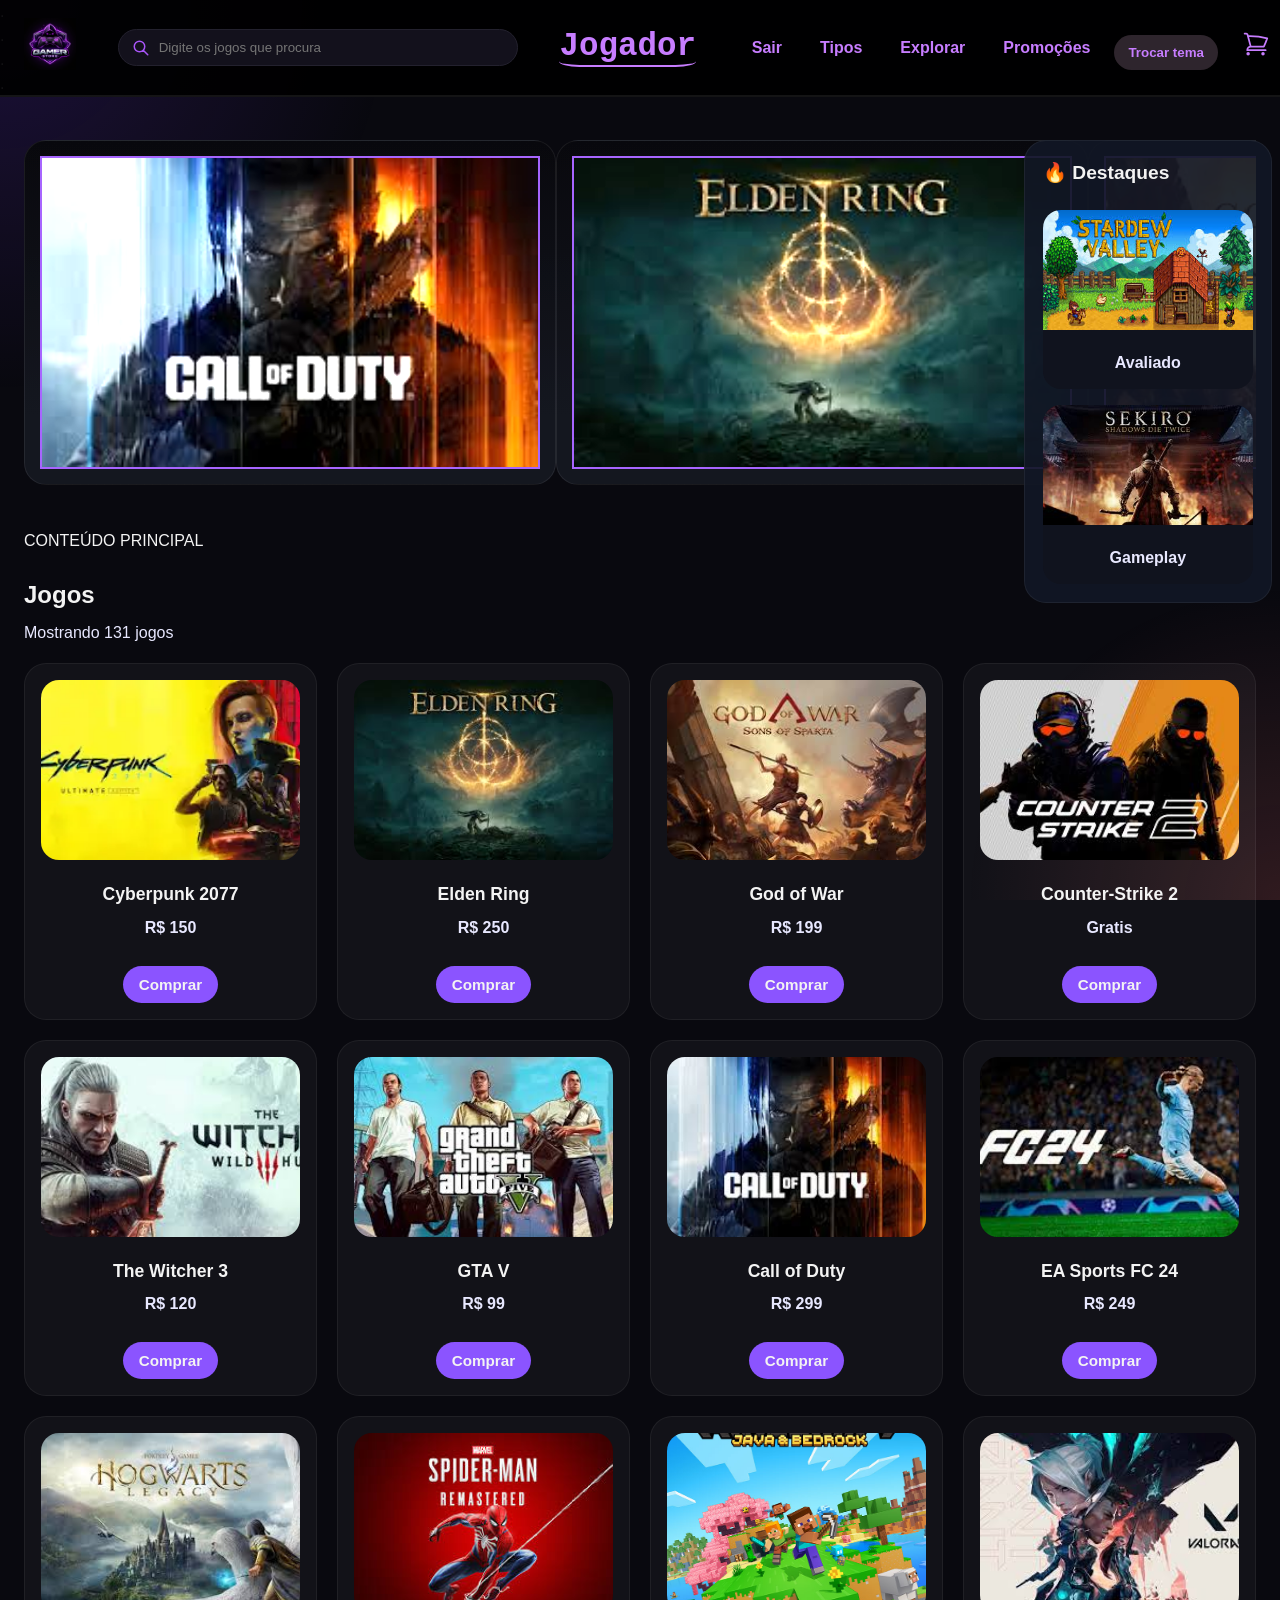
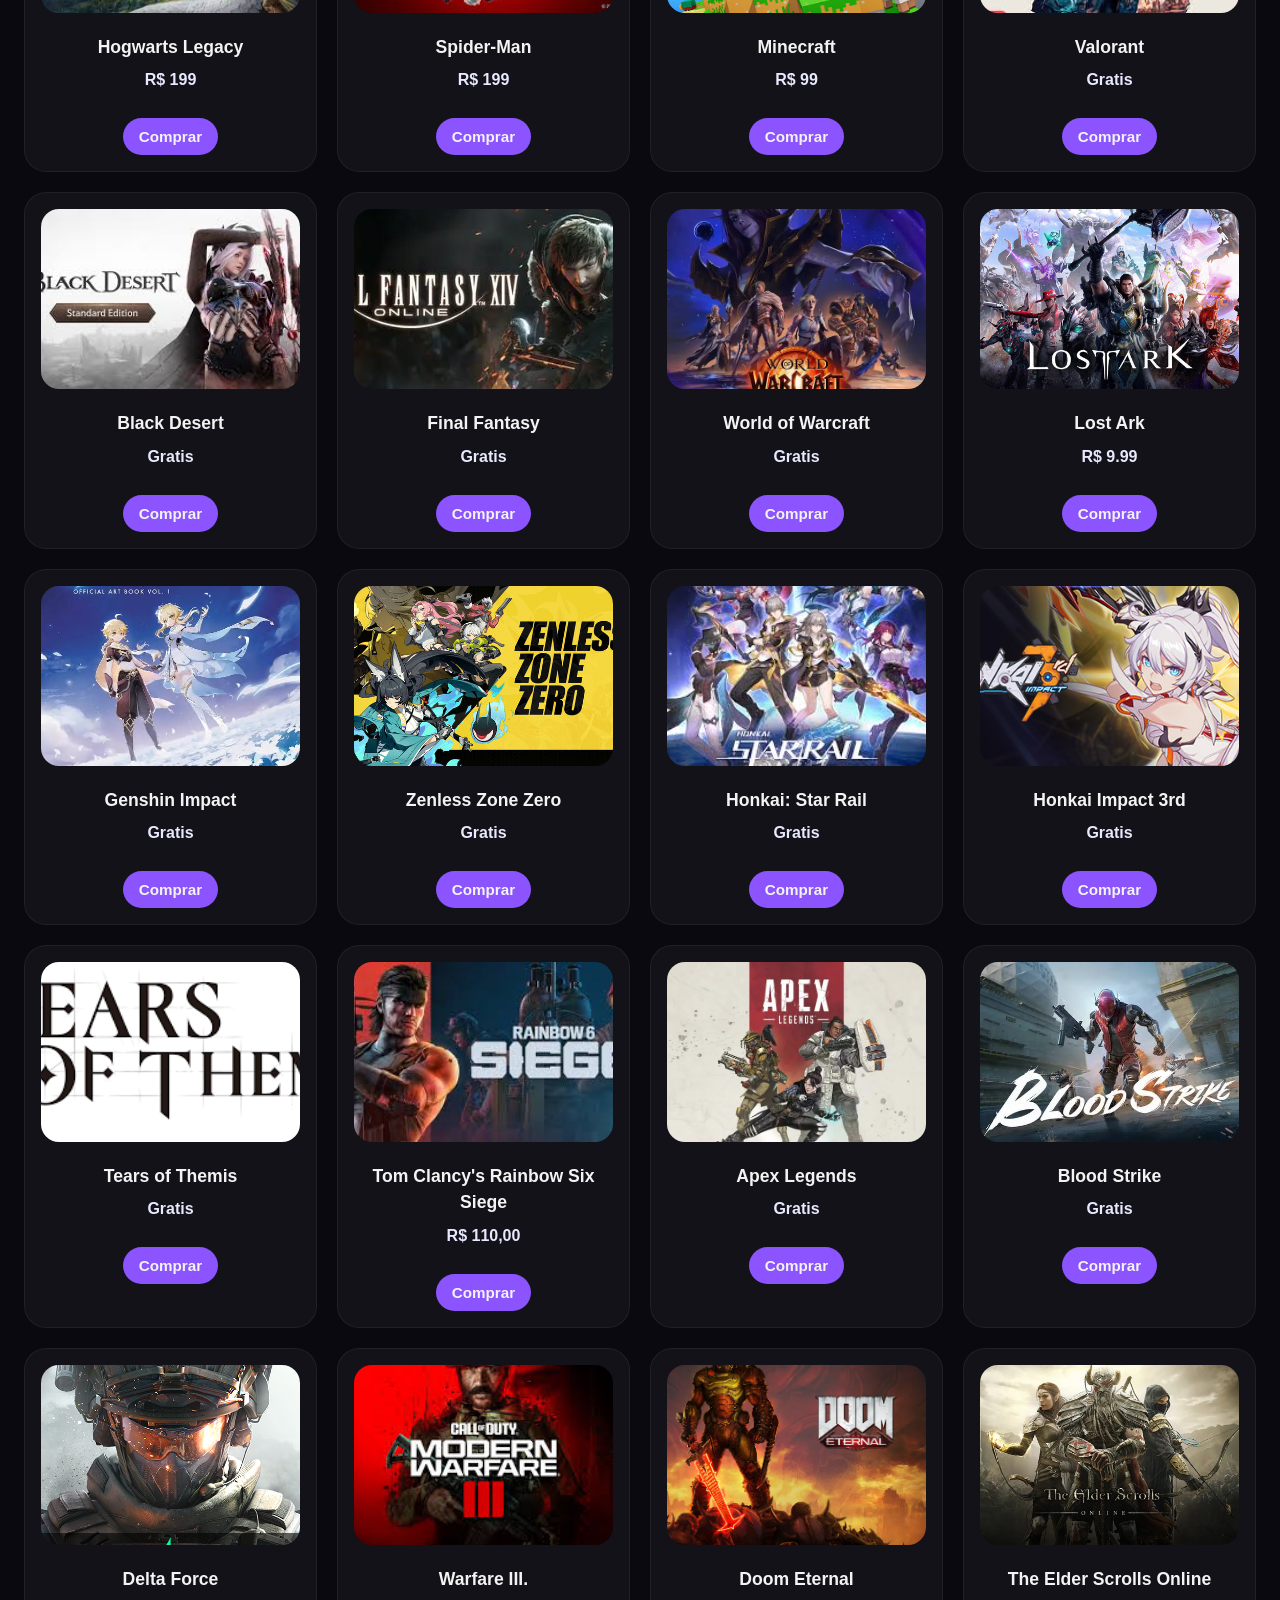
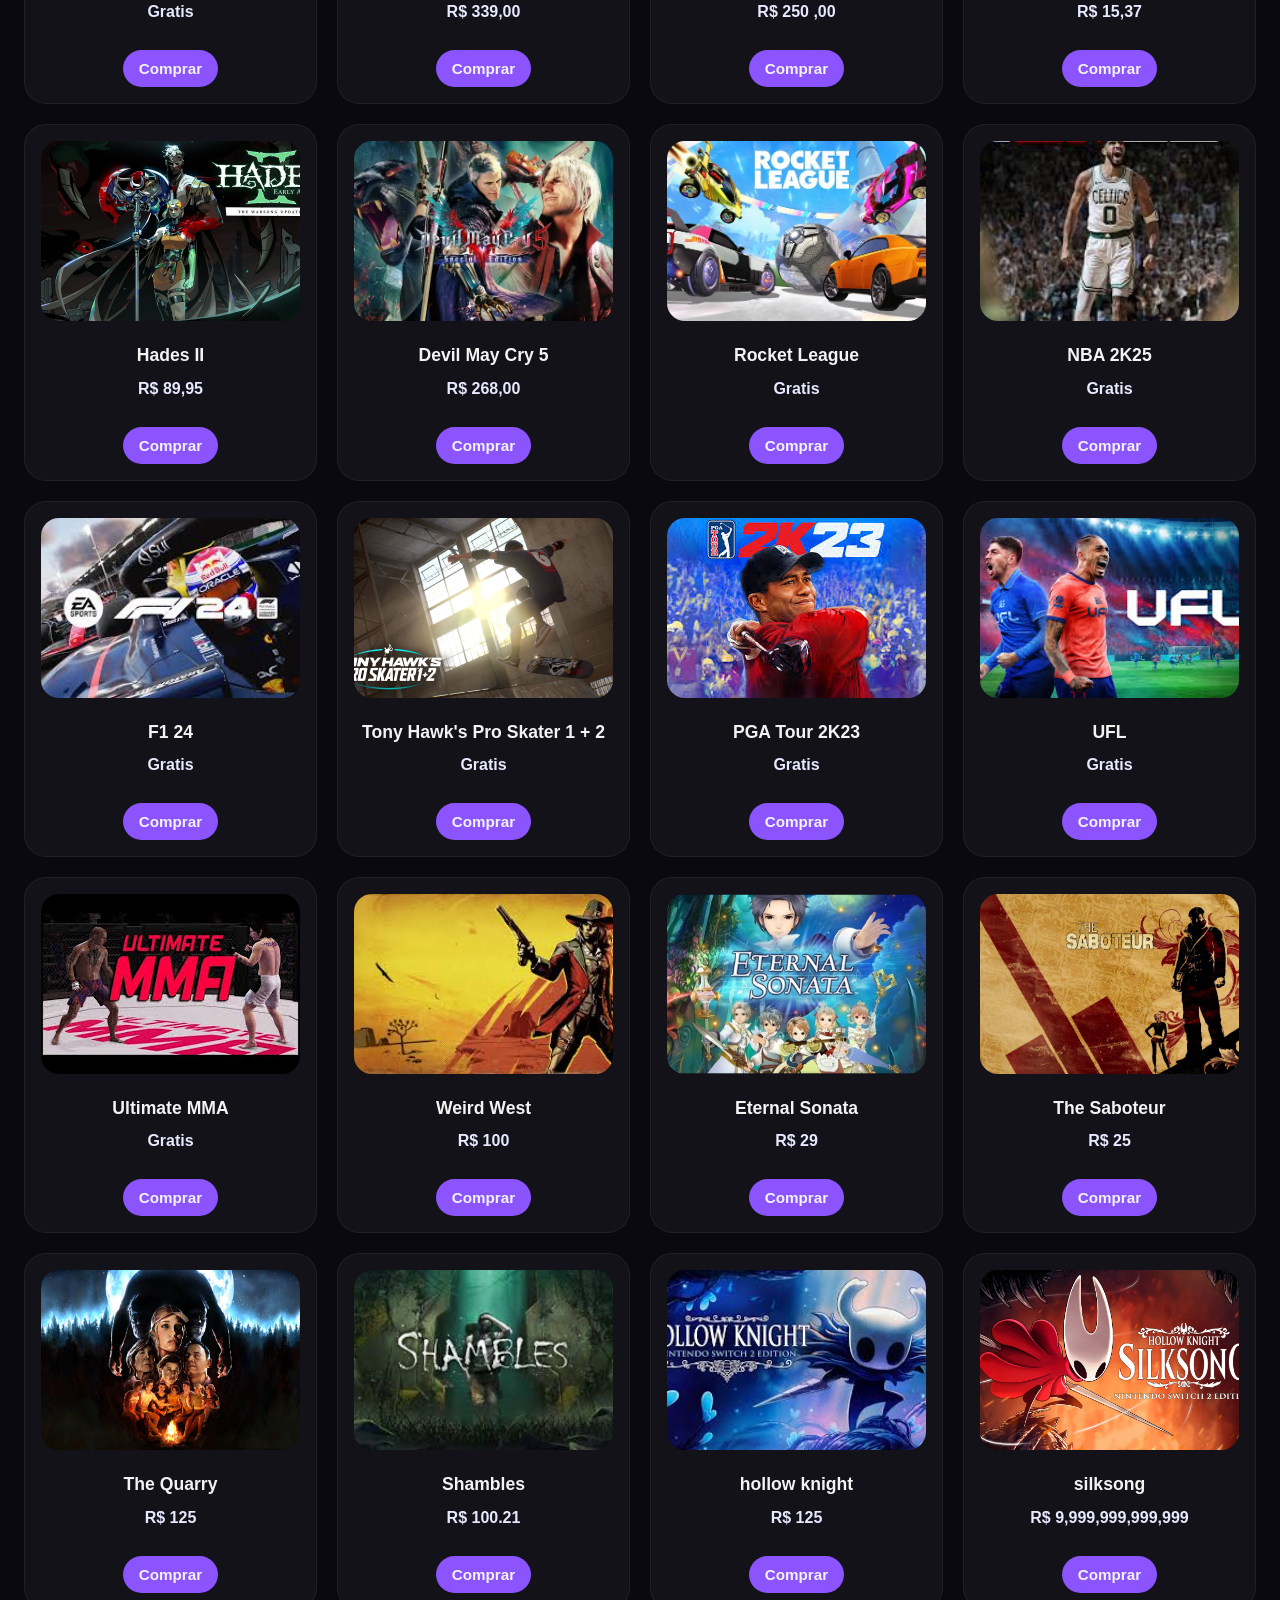
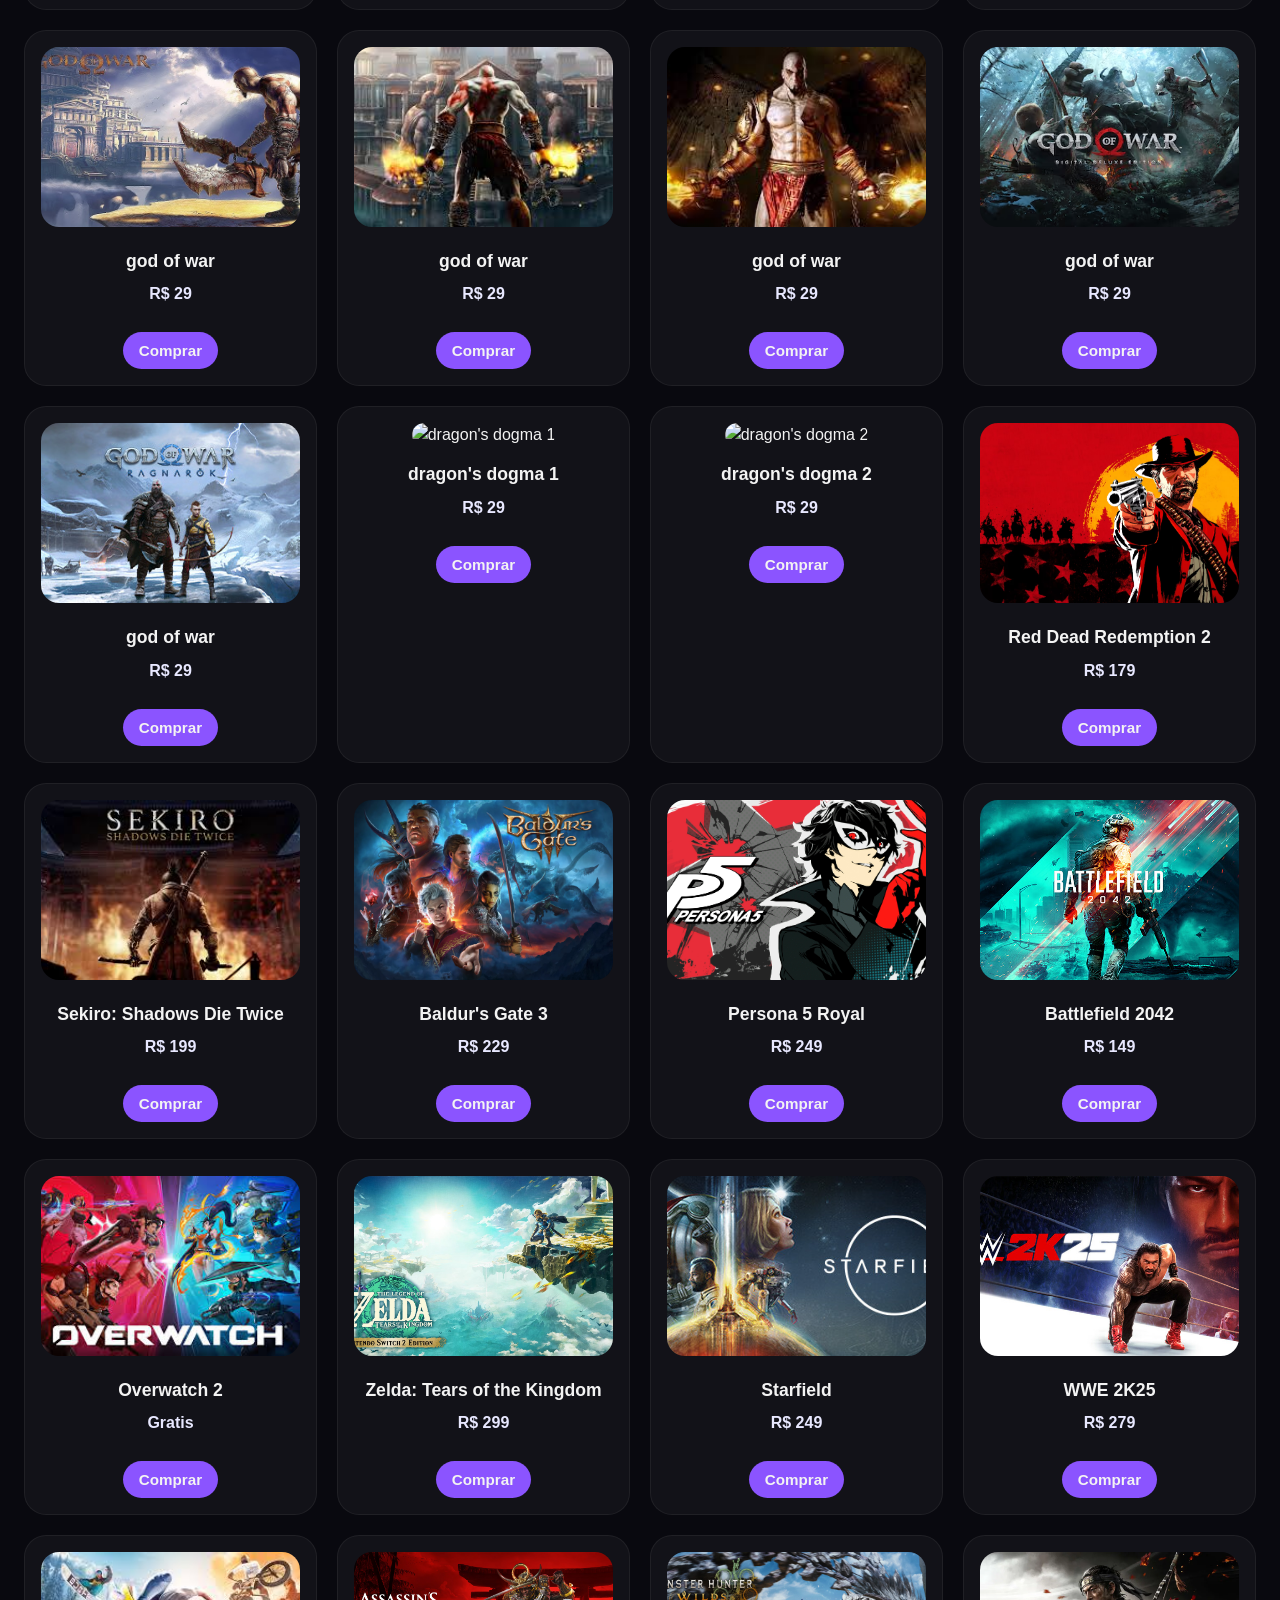
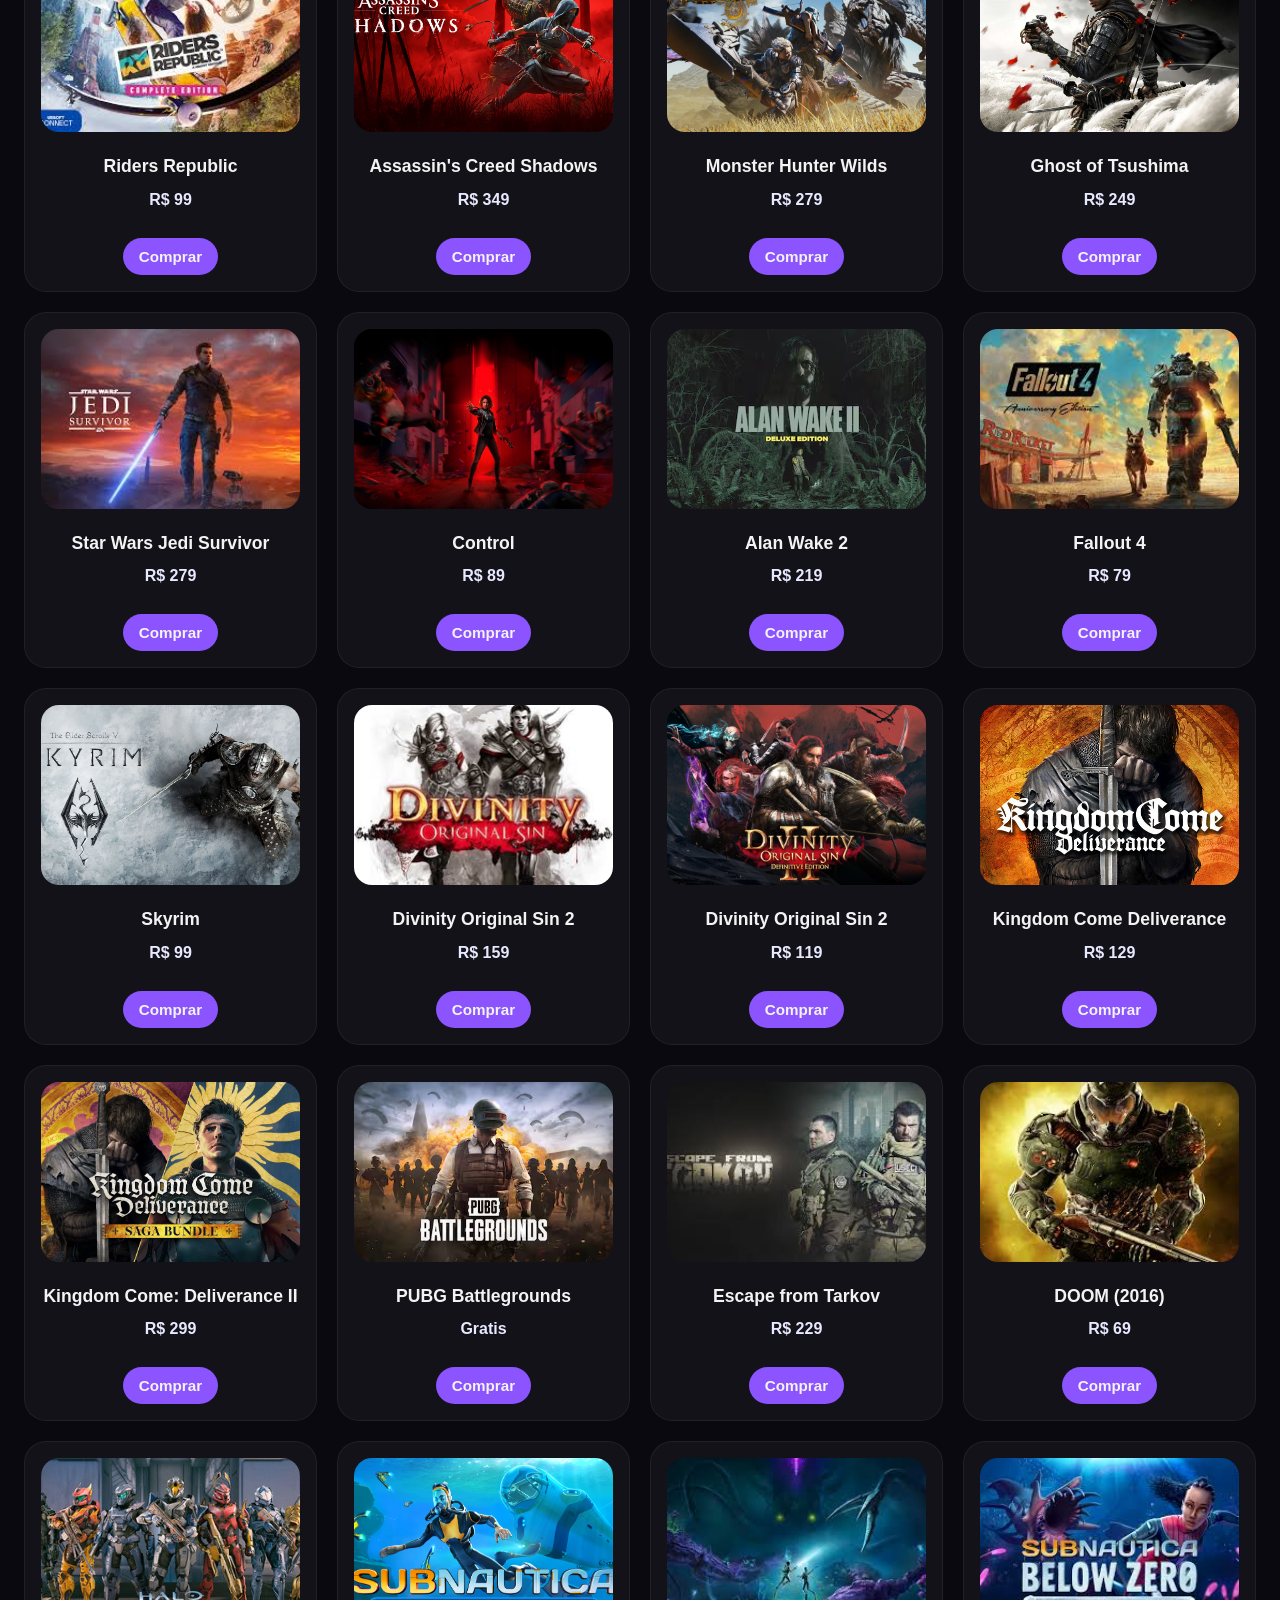
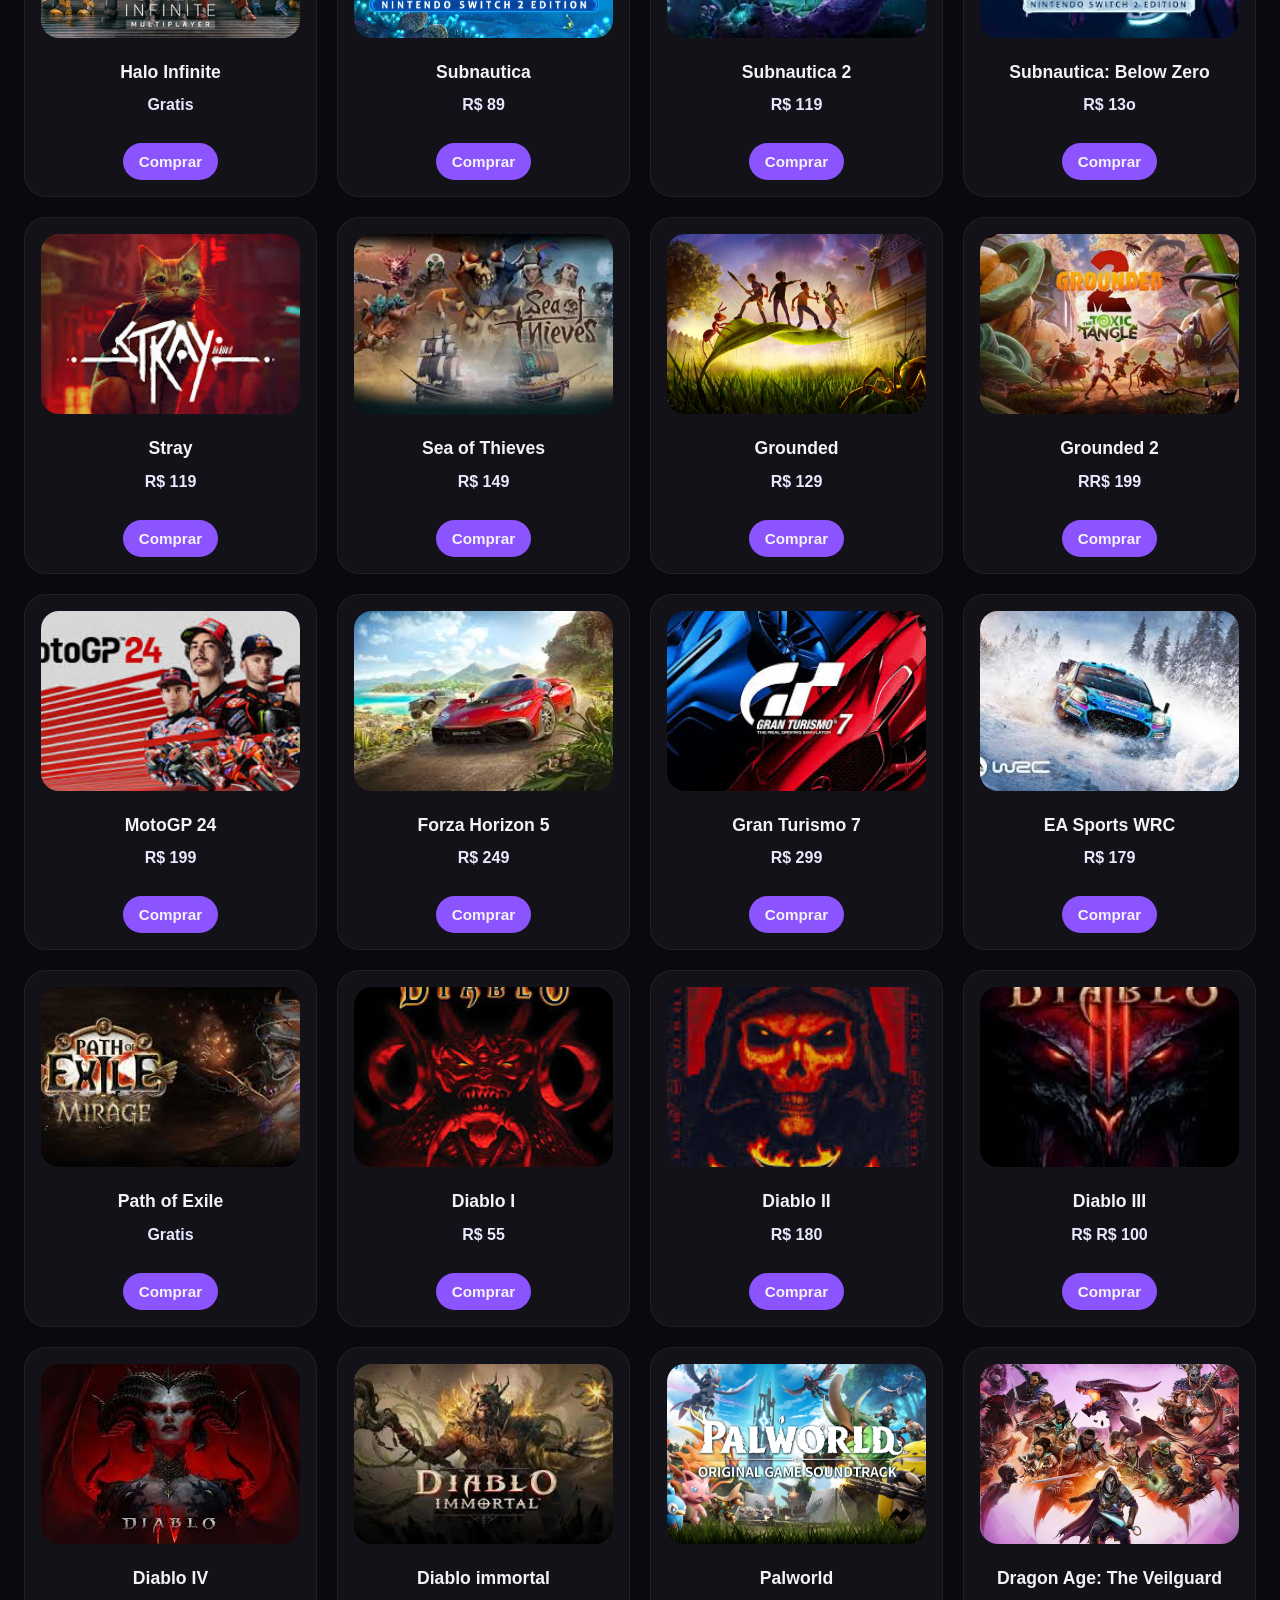
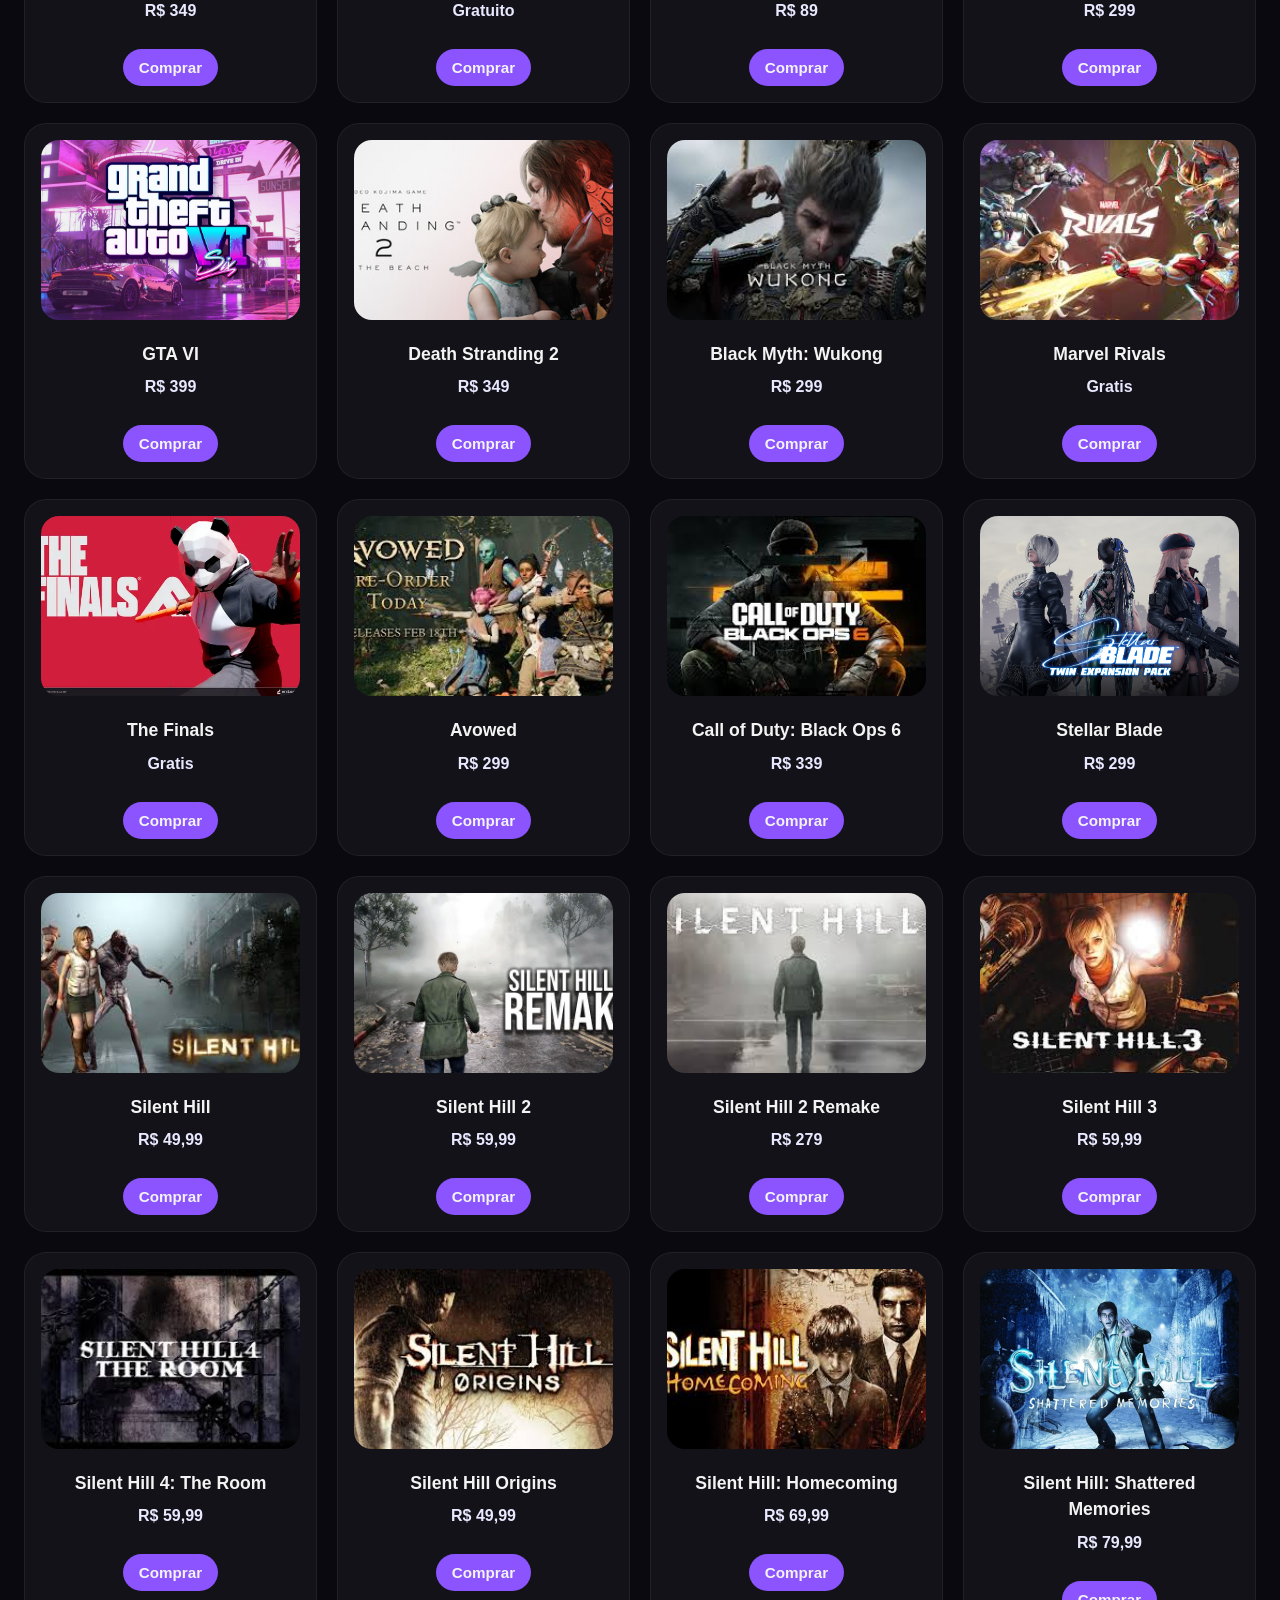
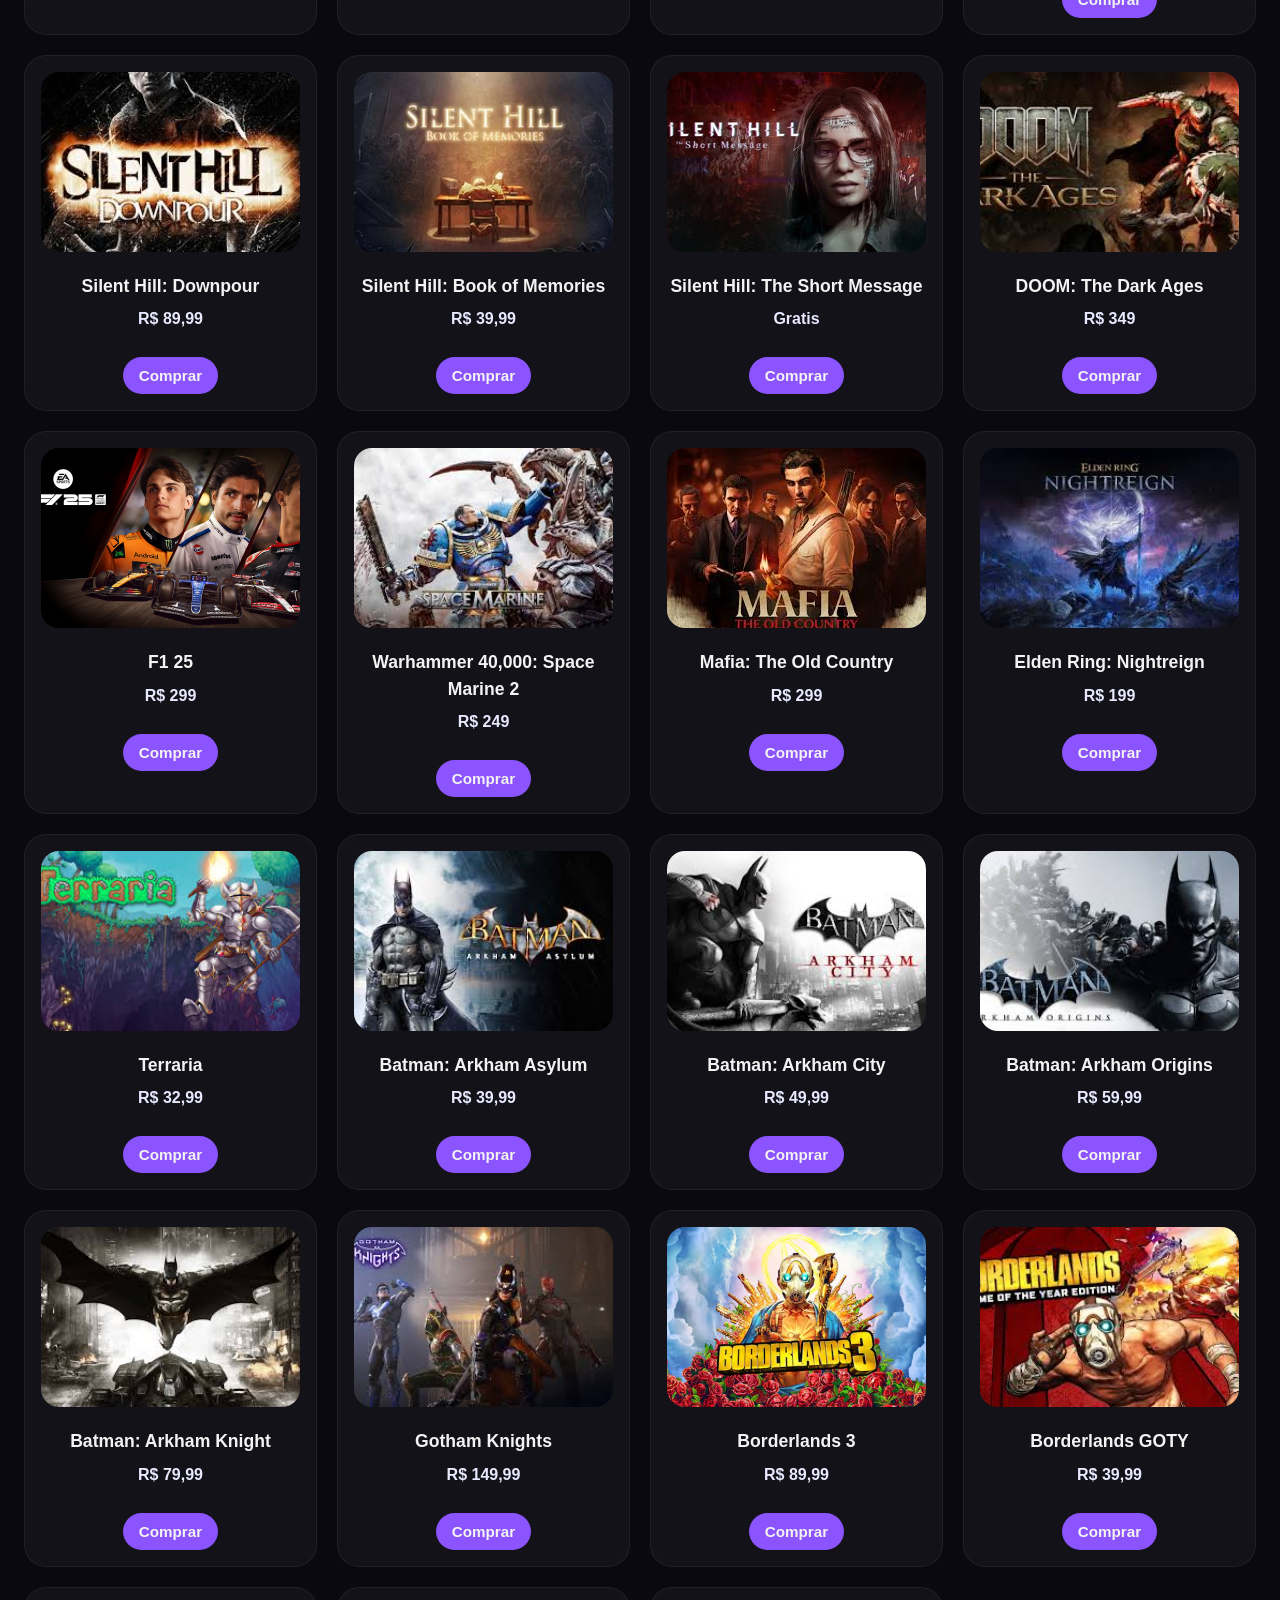
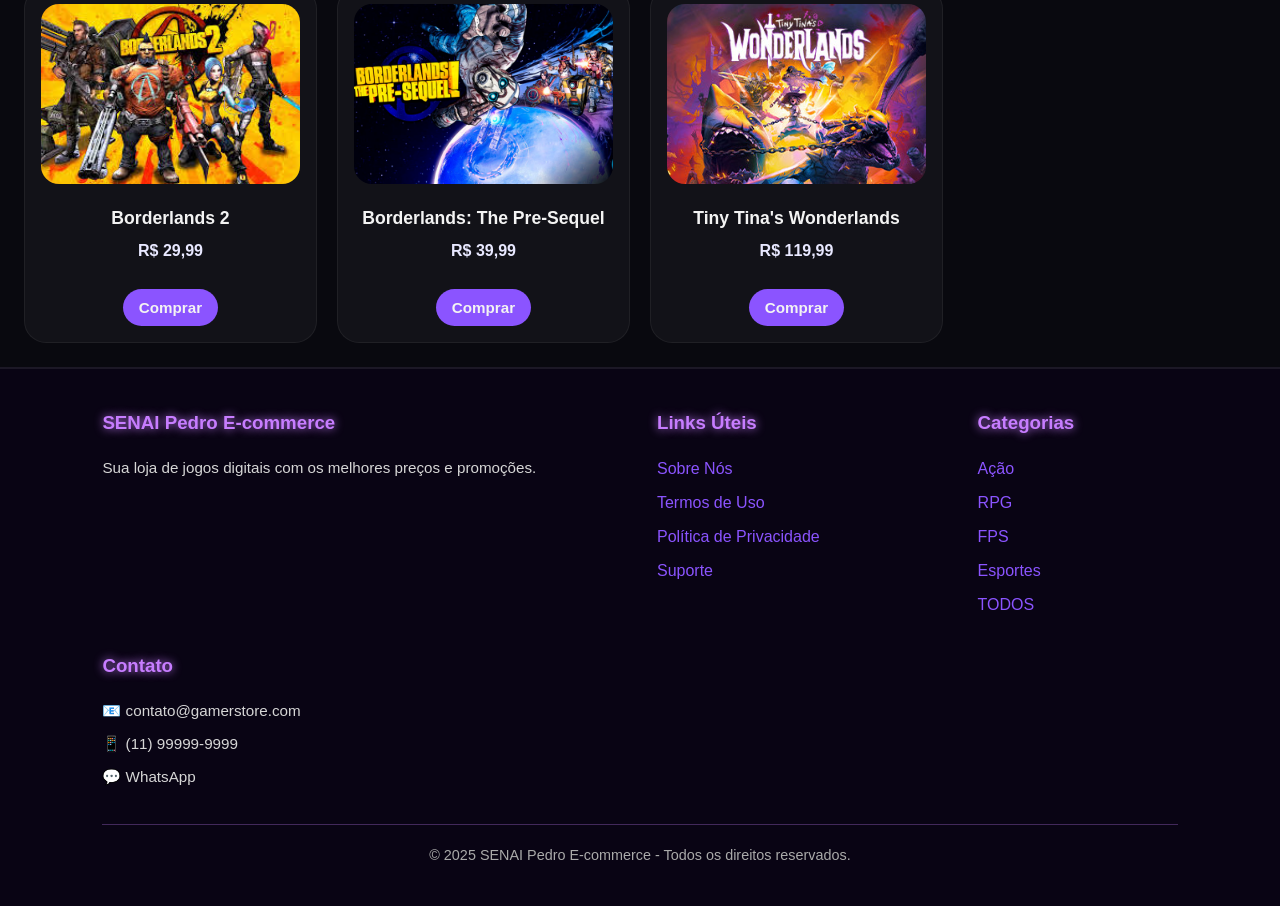
==== pager/index.html @ 2108ebd1 "ecommer do trabalho pronto" ====
<!DOCTYPE html>
<html lang="PT-BR">

<head>
    <meta charset="UTF-8">
    <meta name="viewport" content="width=device-width, initial-scale=1.0">
    <link rel="shortcut icon" href="imagem/ChatGPT Image 6 de abr. de 2026, 08_39_40 .ico" type="image/x-icon">
    <title>Loja Gamer</title>


    <link rel="stylesheet" href="index.css">
</head>

<body>

    <header>
        <div class="logo">
            <img src="imagem/ChatGPT Image 6 de abr. de 2026, 08_39_40 .ico" alt="logo">
        </div>

        <div class="search-container">
            <svg class="search-icon" xmlns="http://www.w3.org/2000/svg" fill="none" viewBox="0 0 24 24"
                stroke="currentColor">
                <path stroke-linecap="round" stroke-linejoin="round" stroke-width="2"
                    d="M21 21l-6-6m2-5a7 7 0 11-14 0 7 7 0 0114 0z" />
            </svg>

            <input type="text" id="buscar" placeholder="Digite os jogos que procura" class="search-input">
        </div>

        <!-- <div class="idioma">PT-BR</div> -->
        <div class="usuario-logado">
            <span><strong id="nomeDoUsuario">Jogador</strong></span>
        </div>

        <nav>
            <a href="../intro.html">Sair</a>
            <div class="dropdown">
                <a class="dropbtn">Tipos</a>

                <div class="dropdown-content">
                    <a href="#" class="categoria" data-categoria="rpg">RPG</a>
                    <a href="#" class="categoria" data-categoria="acao">Ação</a>
                    <a href="#" class="categoria" data-categoria="fps">FPS</a>
                    <a href="#" class="categoria" data-categoria="esporte">Esportes</a>
                    <a href="#" class="categoria" data-categoria="todos">Todos</a>
                </div>
            </div>

            <a href="#">Explorar</a>
            <a href="#">Promoções</a>
            <div class="theme-dropdown">
                <button type="button" class="dropbtn theme-btn">Trocar tema</button>
                <div class="theme-content">
                    <button type="button" class="theme-option" data-theme="default">Padrão</button>
                    <button type="button" class="theme-option" data-theme="purple">Roxo</button>
                    <button type="button" class="theme-option" data-theme="green">Verde</button>
                    <button type="button" class="theme-option" data-theme="blue">Azul</button>
                    <button type="button" class="theme-option" data-theme="white">Branco</button>
                </div>
            </div>
            <div class="cart-hover">

                <a href="#"><svg xmlns="http://www.w3.org/2000/svg" fill="none" viewBox="0 0 24 24" stroke-width="1.5"
                        stroke="currentColor" class="size-6">
                        <path stroke-linecap="round" stroke-linejoin="round"
                            d="M2.25 3h1.386c.51 0 .955.343 1.087.835l.383 1.437M7.5 14.25a3 3 0 0 0-3 3h15.75m-12.75-3h11.218c1.121-2.3 2.1-4.684 2.924-7.138a60.114 60.114 0 0 0-16.536-1.84M7.5 14.25 5.106 5.272M6 20.25a.75.75 0 1 1-1.5 0 .75.75 0 0 1 1.5 0Zm12.75 0a.75.75 0 1 1-1.5 0 .75.75 0 0 1 1.5 0Z" />
                    </svg>
                </a>

                <div class="mini-carrinho">
                    <h3>🛒<span> Carrinho</span></h3>

                    <div class="itens-carrinho"></div>
                    <div class="total-carrinho"></div>
                </div>

            </div>
        </nav>
    </header>

    <div class="espço">
        <p>.</p>
        <p>.</p>
        <p>.</p>
        <p>.</p>
    </div>
    <section class="destaque" id="top">


        <!--   BANNER -->
        <div class="carrossel">

            <div class="moven">


                <div class="banner">

                    <img class="bimg" src="imagem/cod.jpg" alt="Banner">

                    <div class="banner-info">


                    </div>
                </div>
                <div class="banner">
                    <img class="bimg" src="imagem/elden ring.jpg" alt="Banner">

                    <div class="banner-info">


                    </div>
                </div>
                <div class="banner">
                    <img class="bimg" src="imagem/god of war.jpg" alt="Banner">

                    <div class="banner-info">


                    </div>
                </div>
                <div class="banner">
                    <img class="bimg" src="imagem/fifa.jpg" alt="Banner">

                    <div class="banner-info">

                    </div>
                </div>
            </div>

            <!-- INFO LATERAL -->
            <aside class="info">
                <h2>🔥 Destaques</h2>

                <div class="info-card">
                    <img src="imagem/Stardew valley.jpg">
                    <p>Avaliado</p>
                </div>

                <div class="info-card">
                    <img src="imagem/Sekiro Shadows Die Twice.jpg">
                    <p>Gameplay</p>
                </div>
            </aside>
        </div>
    </section>

    <div class="aviso" id="aviso-compra">

        <h1 style="font-size: 16px; margin: 0;">
            O jogo <span id="nome-jogo-aviso" style="color: var(--accent); font-weight: bold;"></span> foi adicionado ao
            carrinho!
        </h1>

        <div class="barrar"></div>
    </div>


    <div class="layout">
        CONTEÚDO PRINCIPAL
        <main class="main">
            <div class="main-header">
                <div>
                    <h2 id="titulo-jogos">Jogos</h2>
                    <p class="resultado-contador">Mostrando todos os jogos</p>
                </div>
            </div>

            <div class="games">

                <div class="card" data-categoria="acao">
                    <a href="pages/indexs.html" style="text-decoration: none; color: var(--text); ">
                        <img src="imagem/Cyb.webp" alt="Cyberpunk 2077">
                        <h3>Cyberpunk 2077</h3>
                        <p>R$ 150</p>
                    </a>
                    <script src="../pager/pages/indexs.js"></script>
                    <div class="estrelas-loja" data-jogo="cyberpunk2077"></div>
                    <button type="button" class="btn-comprar">Comprar</button>

                </div>

                <div class="card" data-categoria="rpg">
                    <a href="pages2/indexs.html" style="text-decoration: none; color: var(--text); ">
                        <img src="imagem/elden ring.jpg" alt="Elden Ring">
                        <h3>Elden Ring</h3>
                        <p>R$ 250</p>
                    </a>
                    <div class="estrelas-loja" data-jogo="eldenring"></div>
                    <button type="button" class="btn-comprar">Comprar</button>

                </div>

                <div class="card" data-categoria="acao">
                    <a href="pages3/indexs.html" style="text-decoration: none; color: var(--text); ">
                        <img src="imagem/god of war.jpg" alt="God of War">
                        <h3>God of War</h3>
                        <p>R$ 199</p>
                    </a>
                    <div class="estrelas-loja" data-jogo="godofwar"></div>
                    <button type="button" class="btn-comprar">Comprar</button>

                </div>

                <div class="card" data-categoria="fps">
                    <a href="pages4/indexs.html" style="text-decoration: none; color: var(--text); ">
                        <img src="imagem/Counter.jpg" alt="Counter-Strike 2">
                        <h3>Counter-Strike 2</h3>
                        <p>Gratis</p>
                    </a>
                    <div class="estrelas-loja" data-jogo="cs2"></div>
                    <button type="button" class="btn-comprar">Comprar</button>
                </div>


                <div class="card" data-categoria="rpg">
                    <img src="imagem/Witcher3.jpg" alt="The Witcher 3">
                    <h3>The Witcher 3</h3>
                    <p>R$ 120</p>
                    <button type="button" class="btn-comprar">Comprar</button>
                </div>

                <div class="card" data-categoria="acao">
                    <img src="imagem/GTA5.jpg" alt="GTA V">
                    <h3>GTA V</h3>
                    <p>R$ 99</p>
                    <button type="button" class="btn-comprar">Comprar</button>
                </div>

                <div class="card" data-categoria="fps">
                    <img src="imagem/cod.jpg" alt="Call of Duty">
                    <h3>Call of Duty</h3>
                    <p>R$ 299</p>
                    <button type="button" class="btn-comprar">Comprar</button>
                </div>

                <div class="card" data-categoria="esporte">
                    <img src="imagem/fifa.jpg" alt="EA Sports FC 24">
                    <h3>EA Sports FC 24</h3>
                    <p>R$ 249</p>
                    <button type="button" class="btn-comprar">Comprar</button>
                </div>

                <div class="card" data-categoria="aventura">
                    <img src="imagem/hogwarts.jpg" alt="Hogwarts Legacy">
                    <h3>Hogwarts Legacy</h3>
                    <p>R$ 199</p>
                    <button type="button" class="btn-comprar">Comprar</button>
                </div>

                <div class="card" data-categoria="acao">
                    <img src="imagem/spiderman.jpg" alt="Spider-Man">
                    <h3>Spider-Man</h3>
                    <p>R$ 199</p>
                    <button type="button" class="btn-comprar">Comprar</button>
                </div>

                <div class="card" data-categoria="acao">
                    <img src="imagem/minecraft.jpg" alt="minecraft">
                    <h3>Minecraft</h3>
                    <p>R$ 99</p>
                    <button type="button" class="btn-comprar">Comprar</button>
                </div>

                <div class="card" data-categoria="fps">
                    <img src="imagem/valorande.jpg" alt="valorande">
                    <h3>Valorant</h3>
                    <p>Gratis</p>
                    <button type="button" class="btn-comprar">Comprar</button>
                </div>

                <div class="card" data-categoria="rpg">
                    <img src="imagem/Black Desert Online.jpg" alt="Black Desert">
                    <h3>Black Desert</h3>
                    <p>Gratis</p>
                    <button type="button" class="btn-comprar">Comprar</button>
                </div>

                <div class="card" data-categoria="rpg">
                    <img src="imagem/Final Fantasy XIV.webp" alt="Final Fantasy XIV">
                    <h3>Final Fantasy</h3>
                    <p>Gratis</p>
                    <button type="button" class="btn-comprar">Comprar</button>
                </div>

                <div class="card" data-categoria="rpg">
                    <img src="imagem/World of Warcraft.webp" alt="World of Warcraft">
                    <h3>World of Warcraft</h3>
                    <p>Gratis</p>
                    <button type="button" class="btn-comprar">Comprar</button>
                </div>

                <div class="card" data-categoria="rpg">
                    <img src="imagem/Lost Ark.jpg" alt="Lost Ark">
                    <h3>Lost Ark</h3>
                    <p>R$ 9.99</p>
                    <button type="button" class="btn-comprar">Comprar</button>
                </div>

                <div class="card" data-categoria="rpg">
                    <img src="imagem/Genshin Impact.webp" alt="Genshin Impact">
                    <h3>Genshin Impact</h3>
                    <p>Gratis</p>
                    <button type="button" class="btn-comprar">Comprar</button>
                </div>

                <div class="card" data-categoria="acao">
                    <img src="imagem/zenless-zone-zero.jpg" alt="Zenless Zone Zero">
                    <h3>Zenless Zone Zero</h3>
                    <p>Gratis</p>
                    <button type="button" class="btn-comprar">Comprar</button>
                </div>

                <div class="card" data-categoria="acao">
                    <img src="imagem/Honkai Star Rail.jpg" alt="Honkai: Star Rail">
                    <h3>Honkai: Star Rail</h3>
                    <p>Gratis</p>
                    <button type="button" class="btn-comprar">Comprar</button>
                </div>

                <div class="card" data-categoria="acao">
                    <img src="imagem/honkai-impact-3rd.jpg" alt="Honkai Impact 3rd">
                    <h3>Honkai Impact 3rd</h3>
                    <p>Gratis</p>
                    <button type="button" class="btn-comprar">Comprar</button>
                </div>

                <div class="card" data-categoria="rpg">
                    <img src="imagem/tears-of-themis.png" alt="Tears of Themis">
                    <h3>Tears of Themis</h3>
                    <p>Gratis</p>
                    <button type="button" class="btn-comprar">Comprar</button>
                </div>

                <div class="card" data-categoria="fps">
                    <img src="imagem/Tom Clancy_s Rainbow Six Siege.jpg" alt="Tom Clancy's Rainbow Six Siege">
                    <h3>Tom Clancy's Rainbow Six Siege</h3>
                    <p>R$ 110,00 </p>
                    <button type="button" class="btn-comprar">Comprar</button>
                </div>

                <div class="card" data-categoria="fps">
                    <img src="imagem/Apex Legends.webp" alt="Apex Legends">
                    <h3>Apex Legends</h3>
                    <p>Gratis</p>
                    <button type="button" class="btn-comprar">Comprar</button>
                </div>

                <div class="card" data-categoria="fps">
                    <img src="imagem/Blood Strike.webp" alt="Blood Strike">
                    <h3>Blood Strike</h3>
                    <p>Gratis</p>
                    <button type="button" class="btn-comprar">Comprar</button>
                </div>

                <div class="card" data-categoria="fps">
                    <img src="imagem/Delta Force.png" alt="Delta Force">
                    <h3>Delta Force</h3>
                    <p>Gratis</p>
                    <button type="button" class="btn-comprar">Comprar</button>
                </div>

                <div class="card" data-categoria="fps">
                    <img src="imagem/Warfare III.jpg" alt="Warfare III.">
                    <h3>Warfare III.</h3>
                    <p>R$ 339,00</p>
                    <button type="button" class="btn-comprar">Comprar</button>
                </div>

                <div class="card" data-categoria="acao">
                    <img src="imagem/Doom Eternal.jpg" alt="Doom Eternal">
                    <h3>Doom Eternal</h3>
                    <p>R$ 250 ,00</p>
                    <button type="button" class="btn-comprar">Comprar</button>
                </div>

                <div class="card" data-categoria="rpg">
                    <img src="imagem/The Elder Scrolls Online.webp" alt="The Elder Scrolls Online">
                    <h3>The Elder Scrolls Online</h3>
                    <p>R$ 15,37 </p>
                    <button type="button" class="btn-comprar">Comprar</button>
                </div>

                <div class="card" data-categoria="acao">
                    <img src="imagem/Hades II.jpg" alt="Hades II">
                    <h3>Hades II</h3>
                    <p>R$ 89,95</p>
                    <button type="button" class="btn-comprar">Comprar</button>
                </div>

                <div class="card" data-categoria="acao">
                    <img src="imagem/Devil May Cry 5.jpg" alt="Devil May Cry 5">
                    <h3>Devil May Cry 5</h3>
                    <p>R$ 268,00</p>
                    <button type="button" class="btn-comprar">Comprar</button>
                </div>

                <div class="card" data-categoria="esporte">
                    <img src="imagem/Rocket League.webp" alt="Rocket League">
                    <h3>Rocket League</h3>
                    <p>Gratis</p>
                    <button type="button" class="btn-comprar">Comprar</button>
                </div>

                <div class="card" data-categoria="esporte">
                    <img src="imagem/NBA 2K25.jpg" alt="NBA">
                    <h3>NBA 2K25</h3>
                    <p>Gratis</p>
                    <button type="button" class="btn-comprar">Comprar</button>
                </div>

                <div class="card" data-categoria="esporte">
                    <img src="imagem/F1 24.jpg" alt="F1 24">
                    <h3>F1 24</h3>
                    <p>Gratis</p>
                    <button type="button" class="btn-comprar">Comprar</button>
                </div>

                <div class="card" data-categoria="esporte">
                    <img src="imagem/Tony Hawk_s Pro Skater 1 + 2.jpg" alt="Tony Hawk's Pro Skater 1 + 2">
                    <h3>Tony Hawk's Pro Skater 1 + 2</h3>
                    <p>Gratis</p>
                    <button type="button" class="btn-comprar">Comprar</button>
                </div>

                <div class="card" data-categoria="esporte">
                    <img src="imagem/PGA Tour 2K23.jpg" alt="PGA Tour 2K23">
                    <h3>PGA Tour 2K23</h3>
                    <p>Gratis</p>
                    <button type="button" class="btn-comprar">Comprar</button>
                </div>

                <div class="card" data-categoria="esporte">
                    <img src="imagem/UFL.jpg" alt="UFL">
                    <h3>UFL</h3>
                    <p>Gratis</p>
                    <button type="button" class="btn-comprar">Comprar</button>
                </div>

                <div class="card" data-categoria="esporte">
                    <img src="imagem/Ultimate MMA.jpg" alt="Ultimate MMA">
                    <h3>Ultimate MMA</h3>
                    <p>Gratis</p>
                    <button type="button" class="btn-comprar">Comprar</button>
                </div>

                <div class="card" data-categoria="fps">
                    <img src="imagem/WW.jpg" alt="WW.jpg">
                    <h3>Weird West</h3>
                    <p> R$ 100 </p>
                    <button type="button" class="btn-comprar">Comprar</button>
                </div>

                <div class="card" data-categoria="rpg">
                    <img src="imagem/Eternal Sonata.png" alt="WW.jpg">
                    <h3>Eternal Sonata</h3>
                    <p> R$ 29 </p>
                    <button type="button" class="btn-comprar">Comprar</button>
                </div>

                <div class="card" data-categoria="acao">
                    <img src="imagem/The Saboteur.jpg" alt="The Saboteur">
                    <h3>The Saboteur</h3>
                    <p>R$ 25</p>
                    <button type="button" class="btn-comprar">Comprar</button>
                </div>

                <div class="card" data-categoria="acao">
                    <img src="imagem/The Quarry.avif" alt="The Quarry">
                    <h3>The Quarry</h3>
                    <p>R$ 125</p>
                    <button type="button" class="btn-comprar">Comprar</button>
                </div>

                <div class="card" data-categoria="fps">
                    <img src="imagem/Shambles.jpg" alt="Shambles">
                    <h3>Shambles</h3>
                    <p>R$ 100.21</p>
                    <button type="button" class="btn-comprar">Comprar</button>
                </div>

                <div class="card" data-categoria="acao">
                    <img src="imagem/hollow knight.jpg" alt="hollow knight">
                    <h3>hollow knight</h3>
                    <p>R$ 125</p>
                    <button type="button" class="btn-comprar">Comprar</button>
                </div>

                <div class="card" data-categoria="acao">
                    <img src="imagem/hollow knight silksong.avif" alt="silksong">
                    <h3>silksong</h3>
                    <p>R$ 9,999,999,999,999</p>
                    <button type="button" class="btn-comprar">Comprar</button>
                </div>

                <div class="card" data-categoria="rpg">
                    <img src="imagem/god of war 1.jpg" alt="god of war 1">
                    <h3>god of war</h3>
                    <p> R$ 29 </p>
                    <button type="button" class="btn-comprar">Comprar</button>
                </div>

                <div class="card" data-categoria="rpg">
                    <img src="imagem/god of war 2.jpg" alt="god of war 2">
                    <h3>god of war</h3>
                    <p> R$ 29 </p>
                    <button type="button" class="btn-comprar">Comprar</button>
                </div>

                <div class="card" data-categoria="rpg">
                    <img src="imagem/god of war 3.jpg" alt="god of war 3">
                    <h3>god of war</h3>
                    <p> R$ 29 </p>
                    <button type="button" class="btn-comprar">Comprar</button>
                </div>

                <div class="card" data-categoria="rpg">
                    <img src="imagem/god of war 4.jpg" alt="god of war 4">
                    <h3>god of war</h3>
                    <p> R$ 29 </p>
                    <button type="button" class="btn-comprar">Comprar</button>
                </div>

                <div class="card" data-categoria="rpg">
                    <img src="imagem/god of war 5.jpg" alt="god of war 5">
                    <h3>god of war</h3>
                    <p> R$ 29 </p>
                    <button type="button" class="btn-comprar">Comprar</button>
                </div>

                <div class="card" data-categoria="rpg">
                    <img src="imagem/dragon's dogma 1.jpg" alt="dragon's dogma 1">
                    <h3>dragon's dogma 1</h3>
                    <p> R$ 29 </p>
                    <button type="button" class="btn-comprar">Comprar</button>
                </div>

                <div class="card" data-categoria="rpg">
                    <img src="imagem/dragon's dogma 2.avif" alt="dragon's dogma 2">
                    <h3>dragon's dogma 2</h3>
                    <p> R$ 29 </p>
                    <button type="button" class="btn-comprar">Comprar</button>
                </div>

                <div class="card" data-categoria="acao">
                    <img src="imagem/red-dead-redemption-2.avif" alt="Red Dead Redemption 2">
                    <h3>Red Dead Redemption 2</h3>
                    <p>R$ 179</p>
                    <button type="button" class="btn-comprar">Comprar</button>
                </div>

                <div class="card" data-categoria="acao">
                    <img src="imagem/Sekiro Shadows Die Twice.jpg" alt="Sekiro Shadows Die Twice">
                    <h3>Sekiro: Shadows Die Twice</h3>
                    <p>R$ 199</p>
                    <button type="button" class="btn-comprar">Comprar</button>
                </div>

                <div class="card" data-categoria="rpg">
                    <img src="imagem/baldurs-gate-3.avif" alt="Baldur's Gate 3">
                    <h3>Baldur's Gate 3</h3>
                    <p>R$ 229</p>
                    <button type="button" class="btn-comprar">Comprar</button>
                </div>

                <div class="card" data-categoria="rpg">
                    <img src="imagem/persona5.png" alt="Persona 5 Royal">
                    <h3>Persona 5 Royal</h3>
                    <p>R$ 249</p>
                    <button type="button" class="btn-comprar">Comprar</button>
                </div>

                <div class="card" data-categoria="fps">
                    <img src="imagem/battlefield2042.jpg" alt="Battlefield 2042">
                    <h3>Battlefield 2042</h3>
                    <p>R$ 149</p>
                    <button type="button" class="btn-comprar">Comprar</button>
                </div>

                <div class="card" data-categoria="fps">
                    <img src="imagem/overwatch2.jpg" alt="Overwatch 2">
                    <h3>Overwatch 2</h3>
                    <p>Gratis</p>
                    <button type="button" class="btn-comprar">Comprar</button>
                </div>

                <div class="card" data-categoria="aventura">
                    <img src="imagem/zelda-totk.avif" alt="The Legend of Zelda Tears of the Kingdom">
                    <h3>Zelda: Tears of the Kingdom</h3>
                    <p>R$ 299</p>
                    <button type="button" class="btn-comprar">Comprar</button>
                </div>

                <div class="card" data-categoria="aventura">
                    <img src="imagem/starfield.jpg" alt="Starfield">
                    <h3>Starfield</h3>
                    <p>R$ 249</p>
                    <button type="button" class="btn-comprar">Comprar</button>
                </div>

                <div class="card" data-categoria="esporte">
                    <img src="imagem/wwe2k25.jpg" alt="WWE 2K25">
                    <h3>WWE 2K25</h3>
                    <p>R$ 279</p>
                    <button type="button" class="btn-comprar">Comprar</button>
                </div>

                <div class="card" data-categoria="esporte">
                    <img src="imagem/riders-republic.jpg" alt="Riders Republic">
                    <h3>Riders Republic</h3>
                    <p>R$ 99</p>
                    <button type="button" class="btn-comprar">Comprar</button>
                </div>

                <div class="card" data-categoria="acao">
                    <img src="imagem/assassins-creed-shadows.avif" alt="Assassin's Creed Shadows">
                    <h3>Assassin's Creed Shadows</h3>
                    <p>R$ 349</p>
                    <button type="button" class="btn-comprar">Comprar</button>
                </div>

                <div class="card" data-categoria="rpg">
                    <img src="imagem/monster-hunter-wilds.avif" alt="Monster Hunter Wilds">
                    <h3>Monster Hunter Wilds</h3>
                    <p>R$ 279</p>
                    <button type="button" class="btn-comprar">Comprar</button>
                </div>

                <div class="card" data-categoria="acao">
                    <img src="imagem/ghost-of-tsushima.webp" alt="Ghost of Tsushima">
                    <h3>Ghost of Tsushima</h3>
                    <p>R$ 249</p>
                    <button type="button" class="btn-comprar">Comprar</button>
                </div>

                <div class="card" data-categoria="acao">
                    <img src="imagem/star-wars-jedi-survivor.jpg" alt="Star Wars Jedi Survivor">
                    <h3>Star Wars Jedi Survivor</h3>
                    <p>R$ 279</p>
                    <button type="button" class="btn-comprar">Comprar</button>
                </div>

                <div class="card" data-categoria="acao">
                    <img src="imagem/control.avif" alt="Control">
                    <h3>Control</h3>
                    <p>R$ 89</p>
                    <button type="button" class="btn-comprar">Comprar</button>
                </div>

                <div class="card" data-categoria="acao">
                    <img src="imagem/alan-wake-2.avif" alt="Alan Wake 2">
                    <h3>Alan Wake 2</h3>
                    <p>R$ 219</p>
                    <button type="button" class="btn-comprar">Comprar</button>
                </div>

                <div class="card" data-categoria="rpg">
                    <img src="imagem/fallout-4.jpg" alt="Fallout 4">
                    <h3>Fallout 4</h3>
                    <p>R$ 79</p>
                    <button type="button" class="btn-comprar">Comprar</button>
                </div>

                <div class="card" data-categoria="rpg">
                    <img src="imagem/skyrim.avif" alt="The Elder Scrolls V Skyrim">
                    <h3>Skyrim</h3>
                    <p>R$ 99</p>
                    <button type="button" class="btn-comprar">Comprar</button>
                </div>

                <div class="card" data-categoria="rpg">
                    <img src="imagem/Divinity Original Sin 1.webp" alt="Divinity Original Sin 2">
                    <h3>Divinity Original Sin 2</h3>
                    <p>R$ 159</p>
                    <button type="button" class="btn-comprar">Comprar</button>
                </div>

                <div class="card" data-categoria="rpg">
                    <img src="imagem/divinity-original-sin-2.avif" alt="Divinity Original Sin 2">
                    <h3>Divinity Original Sin 2</h3>
                    <p>R$ 119</p>
                    <button type="button" class="btn-comprar">Comprar</button>
                </div>

                <div class="card" data-categoria="rpg">
                    <img src="imagem/kingdom-come-deliverance.jpg" alt="Kingdom Come Deliverance">
                    <h3>Kingdom Come Deliverance</h3>
                    <p>R$ 129</p>
                    <button type="button" class="btn-comprar">Comprar</button>
                </div>

                <div class="card" data-categoria="rpg">
                    <img src="imagem/kingdom-come-deliverance-2.avif" alt="Kingdom Come Deliverance II">
                    <h3>Kingdom Come: Deliverance II</h3>
                    <p>R$ 299</p>
                    <button type="button" class="btn-comprar">Comprar</button>
                </div>

                <div class="card" data-categoria="fps">
                    <img src="imagem/pubg.avif" alt="PUBG Battlegrounds">
                    <h3>PUBG Battlegrounds</h3>
                    <p>Gratis</p>
                    <button type="button" class="btn-comprar">Comprar</button>
                </div>

                <div class="card" data-categoria="fps">
                    <img src="imagem/escape-from-tarkov.jpg" alt="Escape from Tarkov">
                    <h3>Escape from Tarkov</h3>
                    <p>R$ 229</p>
                    <button type="button" class="btn-comprar">Comprar</button>
                </div>

                <div class="card" data-categoria="fps">
                    <img src="imagem/doom-2016.jpg" alt="DOOM 2016">
                    <h3>DOOM (2016)</h3>
                    <p>R$ 69</p>
                    <button type="button" class="btn-comprar">Comprar</button>
                </div>

                <div class="card" data-categoria="fps">
                    <img src="imagem/halo-infinite.jpg" alt="Halo Infinite">
                    <h3>Halo Infinite</h3>
                    <p>Gratis</p>
                    <button type="button" class="btn-comprar">Comprar</button>
                </div>

                <div class="card" data-categoria="aventura">
                    <img src="imagem/subnautica.avif" alt="Subnautica">
                    <h3>Subnautica</h3>
                    <p>R$ 89</p>
                    <button type="button" class="btn-comprar">Comprar</button>
                </div>

                <div class="card" data-categoria="aventura">
                    <img src="imagem/subnautica 2.jpg" alt="Subnautica 2">
                    <h3>Subnautica 2</h3>
                    <p>R$ 119</p>
                    <button type="button" class="btn-comprar">Comprar</button>
                </div>

                <div class="card" data-categoria="aventura">
                    <img src="imagem/subnautica zero.jpg" alt="Subnautica zero">
                    <h3>Subnautica: Below Zero </h3>
                    <p>R$ 13o</p>
                    <button type="button" class="btn-comprar">Comprar</button>
                </div>

                <div class="card" data-categoria="aventura">
                    <img src="imagem/stray.jpg" alt="Stray">
                    <h3>Stray</h3>
                    <p>R$ 119</p>
                    <button type="button" class="btn-comprar">Comprar</button>
                </div>

                <div class="card" data-categoria="aventura">
                    <img src="imagem/sea-of-thieves.jpg" alt="Sea of Thieves">
                    <h3>Sea of Thieves</h3>
                    <p>R$ 149</p>
                    <button type="button" class="btn-comprar">Comprar</button>
                </div>

                <div class="card" data-categoria="aventura">
                    <img src="imagem/grounded.avif" alt="Grounded">
                    <h3>Grounded</h3>
                    <p>R$ 129</p>
                    <button type="button" class="btn-comprar">Comprar</button>
                </div>

                <div class="card" data-categoria="aventura">
                    <img src="imagem/grounded-2.jpg" alt="Grounded 2">
                    <h3>Grounded 2</h3>
                    <p>RR$ 199</p>
                    <button type="button" class="btn-comprar">Comprar</button>
                </div>

                <div class="card" data-categoria="esporte">
                    <img src="imagem/motogp24.jpg" alt="MotoGP 24">
                    <h3>MotoGP 24</h3>
                    <p>R$ 199</p>
                    <button type="button" class="btn-comprar">Comprar</button>
                </div>

                <div class="card" data-categoria="esporte">
                    <img src="imagem/Forza Horizon 5.jpg" alt="Forza Horizon 5">
                    <h3>Forza Horizon 5</h3>
                    <p>R$ 249</p>
                    <button type="button" class="btn-comprar">Comprar</button>
                </div>

                <div class="card" data-categoria="esporte">
                    <img src="imagem/gran-turismo-7.jpg" alt="Gran Turismo 7">
                    <h3>Gran Turismo 7</h3>
                    <p>R$ 299</p>
                    <button type="button" class="btn-comprar">Comprar</button>
                </div>

                <div class="card" data-categoria="esporte">
                    <img src="imagem/wrc.jpg" alt="EA Sports WRC">
                    <h3>EA Sports WRC</h3>
                    <p>R$ 179</p>
                    <button type="button" class="btn-comprar">Comprar</button>
                </div>

                <div class="card" data-categoria="rpg">
                    <img src="imagem/path-of-exile.jpg" alt="Path of Exile">
                    <h3>Path of Exile</h3>
                    <p>Gratis</p>
                    <button type="button" class="btn-comprar">Comprar</button>
                </div>

                <div class="card" data-categoria="rpg">
                    <img src="imagem/diablo-1.jpg" alt="Diablo IV">
                    <h3>Diablo I</h3>
                    <p>R$ 55</p>
                    <button type="button" class="btn-comprar">Comprar</button>
                </div>

                <div class="card" data-categoria="rpg">
                    <img src="imagem/diablo-2.jpg" alt="Diablo IV">
                    <h3>Diablo II</h3>
                    <p>R$ 180</p>
                    <button type="button" class="btn-comprar">Comprar</button>
                </div>

                <div class="card" data-categoria="rpg">
                    <img src="imagem/diablo-3.jpg" alt="Diablo IV">
                    <h3>Diablo III</h3>
                    <p>R$ R$ 100</p>
                    <button type="button" class="btn-comprar">Comprar</button>
                </div>

                <div class="card" data-categoria="rpg">
                    <img src="imagem/diablo-4.jpg" alt="Diablo IV">
                    <h3>Diablo IV</h3>
                    <p>R$ 349</p>
                    <button type="button" class="btn-comprar">Comprar</button>
                </div>

                <div class="card" data-categoria="rpg">
                    <img src="imagem/diablo-5.jpg" alt="Diablo IV">
                    <h3>Diablo immortal</h3>
                    <p> Gratuito</p>
                    <button type="button" class="btn-comprar">Comprar</button>
                </div>

                <div class="card" data-categoria="rpg">
                    <img src="imagem/palworld.jpg" alt="Palworld">
                    <h3>Palworld</h3>
                    <p>R$ 89</p>
                    <button type="button" class="btn-comprar">Comprar</button>
                </div>

                <div class="card" data-categoria="rpg">
                    <img src="imagem/dragon-age-veilguard.jpg" alt="Dragon Age The Veilguard">
                    <h3>Dragon Age: The Veilguard</h3>
                    <p>R$ 299</p>
                    <button type="button" class="btn-comprar">Comprar</button>
                </div>

                <div class="card" data-categoria="acao">
                    <img src="imagem/gta6.jpg" alt="GTA VI">
                    <h3>GTA VI</h3>
                    <p>R$ 399</p>
                    <button type="button" class="btn-comprar">Comprar</button>
                </div>

                <div class="card" data-categoria="acao">
                    <img src="imagem/death-stranding-2.jpg" alt="Death Stranding 2">
                    <h3>Death Stranding 2</h3>
                    <p>R$ 349</p>
                    <button type="button" class="btn-comprar">Comprar</button>
                </div>


                <div class="card" data-categoria="acao">
                    <img src="imagem/black-myth-wukong.jpg" alt="Black Myth Wukong">
                    <h3>Black Myth: Wukong</h3>
                    <p>R$ 299</p>
                    <button type="button" class="btn-comprar">Comprar</button>
                </div>

                <div class="card" data-categoria="fps">
                    <img src="imagem/marvel-rivals.jpg" alt="Marvel Rivals">
                    <h3>Marvel Rivals</h3>
                    <p>Gratis</p>
                    <button type="button" class="btn-comprar">Comprar</button>
                </div>

                <div class="card" data-categoria="fps">
                    <img src="imagem/the-finals.webp" alt="The Finals">
                    <h3>The Finals</h3>
                    <p>Gratis</p>
                    <button type="button" class="btn-comprar">Comprar</button>
                </div>

                <div class="card" data-categoria="rpg">
                    <img src="imagem/avowed.jpg" alt="Avowed">
                    <h3>Avowed</h3>
                    <p>R$ 299</p>
                    <button type="button" class="btn-comprar">Comprar</button>
                </div>



                <div class="card" data-categoria="fps">
                    <img src="imagem/cod-black-ops-6.jpg" alt="Call of Duty Black Ops 6">
                    <h3>Call of Duty: Black Ops 6</h3>
                    <p>R$ 339</p>
                    <button type="button" class="btn-comprar">Comprar</button>
                </div>

                <div class="card" data-categoria="acao">
                    <img src="imagem/stellar-blade.jpg" alt="Stellar Blade">
                    <h3>Stellar Blade</h3>
                    <p>R$ 299</p>
                    <button type="button" class="btn-comprar">Comprar</button>
                </div>

                <div class="card" data-categoria="terror">
                    <img src="imagem/silent-hill.jpg" alt="Silent Hill">
                    <h3>Silent Hill</h3>
                    <p>R$ 49,99</p>
                    <button type="button" class="btn-comprar">Comprar</button>
                </div>

                <div class="card" data-categoria="terror">
                    <img src="imagem/silent-hill-2.jpg" alt="Silent Hill 2">
                    <h3>Silent Hill 2</h3>
                    <p>R$ 59,99</p>
                    <button type="button" class="btn-comprar">Comprar</button>
                </div>


                <div class="card" data-categoria="acao">
                    <img src="imagem/silent-hill-2-remake.jpg" alt="Silent Hill 2 Remake">
                    <h3>Silent Hill 2 Remake</h3>
                    <p>R$ 279</p>
                    <button type="button" class="btn-comprar">Comprar</button>
                </div>


                <div class="card" data-categoria="terror">
                    <img src="imagem/silent-hill-3.jpg" alt="Silent Hill 3">
                    <h3>Silent Hill 3</h3>
                    <p>R$ 59,99</p>
                    <button type="button" class="btn-comprar">Comprar</button>
                </div>

                <div class="card" data-categoria="terror">
                    <img src="imagem/silent-hill-4-the-room.jpg" alt="Silent Hill 4 The Room">
                    <h3>Silent Hill 4: The Room</h3>
                    <p>R$ 59,99</p>
                    <button type="button" class="btn-comprar">Comprar</button>
                </div>

                <div class="card" data-categoria="terror">
                    <img src="imagem/silent-hill-origins.jpg" alt="Silent Hill Origins">
                    <h3>Silent Hill Origins</h3>
                    <p>R$ 49,99</p>
                    <button type="button" class="btn-comprar">Comprar</button>
                </div>

                <div class="card" data-categoria="terror">
                    <img src="imagem/silent-hill-homecoming.jpg" alt="Silent Hill Homecoming">
                    <h3>Silent Hill: Homecoming</h3>
                    <p>R$ 69,99</p>
                    <button type="button" class="btn-comprar">Comprar</button>
                </div>

                <div class="card" data-categoria="terror">
                    <img src="imagem/silent-hill-shattered-memories.jpg" alt="Silent Hill Shattered Memories">
                    <h3>Silent Hill: Shattered Memories</h3>
                    <p>R$ 79,99</p>
                    <button type="button" class="btn-comprar">Comprar</button>
                </div>

                <div class="card" data-categoria="terror">
                    <img src="imagem/silent-hill-downpour.jpg" alt="Silent Hill Downpour">
                    <h3>Silent Hill: Downpour</h3>
                    <p>R$ 89,99</p>
                    <button type="button" class="btn-comprar">Comprar</button>
                </div>

                <div class="card" data-categoria="terror">
                    <img src="imagem/silent-hill-book-of-memories.webp" alt="Silent Hill Book of Memories">
                    <h3>Silent Hill: Book of Memories</h3>
                    <p>R$ 39,99</p>
                    <button type="button" class="btn-comprar">Comprar</button>
                </div>

                <div class="card" data-categoria="terror">
                    <img src="imagem/silent-hill-the-short-message.jpeg" alt="Silent Hill The Short Message">
                    <h3>Silent Hill: The Short Message</h3>
                    <p>Gratis</p>
                    <button type="button" class="btn-comprar">Comprar</button>
                </div>


                <div class="card" data-categoria="acao">
                    <img src="imagem/doom-the-dark-ages.jpg" alt="DOOM The Dark Ages">
                    <h3>DOOM: The Dark Ages</h3>
                    <p>R$ 349</p>
                    <button type="button" class="btn-comprar">Comprar</button>
                </div>

                <div class="card" data-categoria="esporte">
                    <img src="imagem/f1-25.jpg" alt="F1 25">
                    <h3>F1 25</h3>
                    <p>R$ 299</p>
                    <button type="button" class="btn-comprar">Comprar</button>
                </div>

                <div class="card" data-categoria="acao">
                    <img src="imagem/warhammer-space-marine-2.jpg" alt="Warhammer 40000 Space Marine 2">
                    <h3>Warhammer 40,000: Space Marine 2</h3>
                    <p>R$ 249</p>
                    <button type="button" class="btn-comprar">Comprar</button>
                </div>

                <div class="card" data-categoria="acao">
                    <img src="imagem/mafia-the-old-country.jpg" alt="Mafia The Old Country">
                    <h3>Mafia: The Old Country</h3>
                    <p>R$ 299</p>
                    <button type="button" class="btn-comprar">Comprar</button>
                </div>

                <div class="card" data-categoria="rpg">
                    <img src="imagem/elden-ring-nightreign.jpg" alt="Elden Ring Nightreign">
                    <h3>Elden Ring: Nightreign</h3>
                    <p>R$ 199</p>
                    <button type="button" class="btn-comprar">Comprar</button>
                </div>

                <div class="card" data-categoria="aventura">
                    <img src="imagem/Terraria.jpg" alt="Terraria">
                    <h3>Terraria</h3>
                    <p>R$ 32,99</p>
                    <button type="button" class="btn-comprar">Comprar</button>
                </div>

                <div class="card" data-categoria="acao">
                    <img src="imagem/batman-arkham-asylum.jpg" alt="Batman Arkham Asylum">
                    <h3>Batman: Arkham Asylum</h3>
                    <p>R$ 39,99</p>
                    <button type="button" class="btn-comprar">Comprar</button>
                </div>

                <div class="card" data-categoria="acao">
                    <img src="imagem/batman-arkham-city.jpg" alt="Batman Arkham City">
                    <h3>Batman: Arkham City</h3>
                    <p>R$ 49,99</p>
                    <button type="button" class="btn-comprar">Comprar</button>
                </div>

                <div class="card" data-categoria="acao">
                    <img src="imagem/batman-arkham-origins.jpg" alt="Batman Arkham Origins">
                    <h3>Batman: Arkham Origins</h3>
                    <p>R$ 59,99</p>
                    <button type="button" class="btn-comprar">Comprar</button>
                </div>

                <div class="card" data-categoria="acao">
                    <img src="imagem/batman-arkham-knight.jpg" alt="Batman Arkham Knight">
                    <h3>Batman: Arkham Knight</h3>
                    <p>R$ 79,99</p>
                    <button type="button" class="btn-comprar">Comprar</button>
                </div>

                <div class="card" data-categoria="acao">
                    <img src="imagem/gotham-knights.jpg" alt="Gotham Knights">
                    <h3>Gotham Knights</h3>
                    <p>R$ 149,99</p>
                    <button type="button" class="btn-comprar">Comprar</button>
                </div>

                <div class="card" data-categoria="fps">
                    <img src="imagem/borderlands-3.avif" alt="Borderlands 3">
                    <h3>Borderlands 3</h3>
                    <p>R$ 89,99</p>
                    <button type="button" class="btn-comprar">Comprar</button>
                </div>

                <div class="card" data-categoria="fps">
                    <img src="imagem/borderlands.jpg" alt="Borderlands Game of the Year">
                    <h3>Borderlands GOTY</h3>
                    <p>R$ 39,99</p>
                    <button type="button" class="btn-comprar">Comprar</button>
                </div>

                <div class="card" data-categoria="fps">
                    <img src="imagem/borderlands-2.jpg" alt="Borderlands 2">
                    <h3>Borderlands 2</h3>
                    <p>R$ 29,99</p>
                    <button type="button" class="btn-comprar">Comprar</button>
                </div>

                <div class="card" data-categoria="fps">
                    <img src="imagem/borderlands-pre-sequel.jpg" alt="Borderlands The Pre-Sequel">
                    <h3>Borderlands: The Pre-Sequel</h3>
                    <p>R$ 39,99</p>
                    <button type="button" class="btn-comprar">Comprar</button>
                </div>

                <div class="card" data-categoria="fps">
                    <img src="imagem/tiny-tinas-wonderlands.jpg" alt="Tiny Tina's Wonderlands">
                    <h3>Tiny Tina's Wonderlands</h3>
                    <p>R$ 119,99</p>
                    <button type="button" class="btn-comprar">Comprar</button>
                </div>

            </div>
            <p class="no-results">Nenhum jogo encontrado. Tente outro filtro ou palavra-chave.</p>
        </main>
    </div>

    <a href="#top" class="seta">
        &#8593;
    </a>
    <footer>
        <div class="footer-container">

            <div class="footer-col">
                <h3>SENAI Pedro E-commerce</h3>
                <p>Sua loja de jogos digitais com os melhores preços e promoções.</p>
            </div>

            <div class="footer-col">
                <h3>Links Úteis</h3>
                <a href="#">Sobre Nós</a>
                <a href="#">Termos de Uso</a>
                <a href="#">Política de Privacidade</a>
                <a href="#">Suporte</a>
            </div>

            <div class="footer-col">
                <h3>Categorias</h3>
                <a href="#" class="categoria" data-categoria="acao">Ação</a>
                <a href="#" class="categoria" data-categoria="rpg">RPG</a>
                <a href="#" class="categoria" data-categoria="fps">FPS</a>
                <a href="#" class="categoria" data-categoria="esporte">Esportes</a>
                <a href="#" class="categoria" data-categoria="todos">TODOS</a>
            </div>

            <div class="footer-col">
                <h3>Contato</h3>
                <p>📧 contato@gamerstore.com</p>
                <p>📱 (11) 99999-9999</p>
                <p>💬 WhatsApp</p>
            </div>

        </div>

        <div class="footer-bottom">
            <p>© 2025 SENAI Pedro E-commerce - Todos os direitos reservados.</p>
        </div>
    </footer>
    <script src="index.js"></script>
</body>

</html>
---- pager/index.css ----
:root {
    --bg: #09090f;
    --surface: #12131a;
    --text: #f3f3f3;
    --accent: #c77dff;
    --accent-strong: #8b54ff;
    --border: rgba(255, 255, 255, 0.08);
    --card-border: rgba(255, 255, 255, 0.06);
    --hover-bg: rgba(199, 125, 255, 0.14);
    --header-bg: rgba(0, 0, 0, 0.92);
    --banner-bg: linear-gradient(180deg, #07070b 0%, #11131a 80%);
    --card-bg: rgba(255, 255, 255, 0.04);
    --info-bg: rgba(18, 23, 37, 0.92);
    --info-card-bg: #10131e;
    --text-light: #e8e8ff;
    --btn-bg: #8b54ff;
    --btn-hover: #a36eff;
}

html {
    font-family: Arial, Helvetica, sans-serif;
    background-color: #000000;
    scroll-behavior: smooth;
}

* {
    margin: 0;
    padding: 0;
    box-sizing: border-box;
}

body {
    min-height: 100vh;
    background-color: var(--bg);
    color: var(--text);
    font-family: 'Segoe UI', Tahoma, Geneva, Verdana, sans-serif;
    line-height: 1.5;
}

body::before {
    content: "";
    position: fixed;
    inset: 0;
    background: radial-gradient(circle at top left, rgba(120, 55, 255, 0.18), transparent 25%), radial-gradient(circle at bottom right, rgba(255, 120, 120, 0.16), transparent 20%);
    pointer-events: none;
}

header {
    width: 100%;
    position: fixed;
    top: 0;
    z-index: 99999;
    display: flex;
    flex-wrap: wrap;
    align-items: center;
    justify-content: space-between;
    gap: 12px;
    padding: 18px 24px;
    background: var(--header-bg);
    border-bottom: 2px solid var(--border);
}



.logo img {
    width: 52px;
}

header input {
    width: clamp(220px, 40vw, 360px);
    padding: 12px 14px;
    background: var(--surface);
    border: 1px solid rgba(255, 255, 255, 0.12);
    border-radius: 999px;
    color: var(--text);
    outline: none;
    transition: border-color 0.25s ease, box-shadow 0.25s ease;
}

header input:focus {
    border-color: var(--accent-strong);
    box-shadow: 0 0 0 4px rgba(139, 84, 255, 0.14);
}

/* .idioma {
    padding: 8px 16px;
    border-radius: 999px;
    background: rgba(255, 255, 255, 0.06);
    border: 1px solid rgba(255, 255, 255, 0.08);
    color: #c9c9ff;
    font-weight: 600;
} */

#nomeDoUsuario {
    color: var(--accent);
    font-weight: 600;
    font-size: 250%;
    font-family: monospace;
    animation: aura 2s infinite;
    border-bottom: 2px solid var(--accent);
    border-radius: 15%;
}

#nomeDoUsuario:hover {
    filter: brightness(1.1);
}

@keyframes aura {
    0% {
        text-shadow: 0 0 5px var(--accent), 0 0 10px var(--accent), 0 0 15px var(--accent);
    }

    50% {
        text-shadow: 0 0 10px var(--accent-strong), 0 0 20px var(--accent-strong), 0 0 30px var(--accent-strong);
    }

    100% {
        text-shadow: 0 0 5px var(--accent), 0 0 10px var(--accent), 0 0 15px var(--accent);
    }
}

.search-container {
    position: relative;
    width: 100%;
    max-width: 400px;
}

.search-input {
    width: 100%;
    padding: 10px 16px 10px 40px;
    background-color: #13111C;
    border: 1px solid #23212E;
    border-radius: 20px;
    color: #FFF;
    outline: none;
}

.search-icon {
    position: absolute;
    left: 14px;
    top: 50%;
    transform: translateY(-50%);
    width: 18px;
    height: 18px;
    stroke: #A855F7;
    pointer-events: none;
}

nav {
    display: flex;
    flex-wrap: wrap;
    gap: 10px;
    align-items: center;
}

nav a,
.dropbtn {
    color: var(--accent);
    text-decoration: none;
    font-weight: 600;
    padding: 10px 14px;
    border-radius: 999px;
    transition: background-color 0.25s ease, color 0.25s ease;
}

nav a:hover,
.dropdown:hover .dropbtn,
.theme-dropdown:hover .theme-btn {
    color: #ffffff;
    background: var(--hover-bg);
}

.dropdown,
.theme-dropdown {
    position: relative;
}

.dropdown-content,
.theme-content {
    display: none;
    position: absolute;
    top: 110%;
    left: 0;
    min-width: 180px;
    background: var(--surface);
    border: 1px solid rgba(139, 84, 255, 0.24);
    border-radius: 12px;
    box-shadow: 0 18px 50px rgba(0, 0, 0, 0.35);
    overflow: hidden;
}

.dropdown:hover .dropdown-content,
.theme-dropdown:hover .theme-content,
.theme-content.show {
    display: block;
}

.dropdown-content a,
.theme-content button {
    display: block;
    width: 100%;
    padding: 12px 16px;
    color: #d5d5ff;
    background: transparent;
    border: none;
    text-align: left;
    cursor: pointer;
    font: inherit;
}

.dropdown-content a:hover,
.dropdown-content a.active,
.theme-content button:hover,
.theme-content button.active {
    background: var(--hover-bg);
    color: #fff;
}

.destaque {
    display: flex;
    flex-wrap: wrap;
    gap: 18px;
    padding: 24px;
}

.carrinho {
    display: flex;
    gap: 20px;
}

.aviso {
    width: 26%;
    height: 12%;
    position: fixed;
    top: 43%;
    left: 20px;
    z-index: 10000;
    background-color: var(--bg);
    border: 1px solid var(--btn-hover);
    color: var(--accent-strong);
    padding: 2%;
    border-radius: 8px;
    box-shadow: 0 4px 12px rgba(0, 0, 0, 0.3);
    display: flex;
    align-items: center;
    justify-content: center;

    transform: translateX(150%);
    visibility: hidden;
}

.aviso.animar {
    visibility: visible;
    animation: slidAberta 0.5s ease forwards,
        slidFechado 0.5s ease 3.5s forwards;
}

.barrar {
    position: absolute;
    bottom: 0;
    left: 0;
    height: 4px;
    background-color: var(--accent-strong);
    width: 100%;
    border-radius: 0 0 8px 8px;
    display: none;
}

.aviso.animar .barrar {
    display: block;
    animation: diminuirBarra 3.5s linear forwards;

}

@keyframes slidAberdo {
    to {
        transform: translateX(0)
    }
}

@keyframes slidFechado {
    to {
        transform: translateX(-150%);
    }
}

@keyframes diminuirBarra {
    to {
        width: 0%;
    }
}


.carrossel {
    display: flex;
    gap: 20px;
    overflow-x: auto;
    scroll-snap-type: x mandatory;
    scroll-behavior: smooth;
    padding: 20px;
    animation: move 3.s infinite;
}

.moven {
    display: flex;
    width: 400%;
    height: 100%;
    animation: move 5s infinite;
}


@keyframes move {

    0% {
        transform: translateX(0%);
    }

    25% {
        transform: translateX(-25%);
    }

    50% {
        transform: translateX(-50%);
    }

    75% {
        transform: translateX(-25%);
    }

    100% {
        transform: translateX(0%);
    }
}


.carrossel::-webkit-scrollbar {
    display: none;
}

.banner {
    display: flex;
    flex: 1 1 520px;
    min-height: 340px;
    position: relative;
    border-radius: 22px;
    overflow: hidden;
    background: var(--banner-bg);
    border: 1px solid var(--card-border);
    min-width: 500px;
    padding: 15px;
    justify-content: center;
    text-align: center;
    transition: transform 0.3s;
    width: 100%;
    flex-shrink: 0;
    scroll-snap-align: start;
   filter: brightness(1.2);
}

.banner img {
    width: 500px;
    height: auto;
    object-fit: cover;
    display: block;
    transition: transform 0.5s ease;
    border: var(--accent-strong) 2px solid;
    cursor: pointer;
}

.itens-carrinho {
    display: flex;
    flex-direction: column;
    gap: 10px;
    margin-top: 14px;
}

.item-carrinho {
    display: flex;
    align-items: center;
    justify-content: space-between;
    gap: 10px;
    padding: 10px 12px;
    border-radius: 12px;
    background: var(--card-bg);
    border: 1px solid var(--border);
}

.item-carrinho span {
    flex: 1;
    font-size: 0.95rem;
    color: var(--text-light);
}

.item-carrinho strong {
    margin-left: 8px;
    color: var(--text);
}

.remover-item {
    display: flex;
    align-items: center;
    justify-content: center;
    width: 30px;
    height: 30px;
    border: none;
    border-radius: 999px;
    background: rgba(255, 92, 92, 0.14);
    color: #ff4b4b;
    font-size: 1.1rem;
    cursor: pointer;
    transition: background-color 0.2s ease, transform 0.2s ease;
}

.remover-item:hover {
    background: rgba(255, 92, 92, 0.28);
    transform: scale(1.05);
}


.banner-info h1 {
    font-size: clamp(2rem, 2.8vw, 3rem);
    margin-bottom: 12px;
}

.banner-info p {
    margin-bottom: 18px;
    color: #c7c7d1;
    max-width: 320px;
}

.banner-info button {
    padding: 12px 22px;
    border: none;
    border-radius: 999px;
    background: #00000033;
    color: #fff;
    font-weight: 700;
    cursor: pointer;
    transition: transform 0.2s ease, background-color 0.2s ease;
}

.banner-info button:hover {
    transform: translateY(-1px);
    background: #a06cff;
}

.banner:hover img {
    transform: scale(1.04);
}

.info {
    flex: 0 1 260px;
    display: flex;
    flex-direction: column;
    justify-content: end;
    gap: 16px;
    background: var(--info-bg);
    border-radius: 22px;
    padding: 18px;
    border: 1px solid var(--card-border);
    position: absolute;
    left: 80%;
    z-index: 2;
}

.info h2 {
    font-size: 1.2rem;
    margin-bottom: 6px;
    color: var(--text);
}

.info-card {
    background: var(--info-card-bg);
    border-radius: 18px;
    overflow: hidden;
    transition: transform 0.25s ease, box-shadow 0.25s ease;
}

.info-card:hover {
    transform: translateY(-4px);
    box-shadow: 0 14px 32px rgba(0, 0, 0, 0.33);
}

.info-card img {
    width: 100%;
    height: 120px;
    object-fit: cover;
}

.info-card p {
    padding: 14px 10px;
    text-align: center;
    font-weight: 700;
    color: var(--text-light);
}

.layout {
    display: grid;
    grid-template-columns: 1fr;
    gap: 24px;
    padding: 0 24px 24px;
}


.main-header {
    display: flex;
    justify-content: space-between;
    align-items: baseline;
    gap: 20px;
    margin-bottom: 18px;
}

.resultado-contador {
    color: var(--text-light);
    margin-top: 8px;
}

.games {
    display: grid;
    grid-template-columns: repeat(auto-fill, minmax(240px, 1fr));
    gap: 20px;
}

.card {
    background: var(--card-bg);
    border: 1px solid var(--card-border);
    padding: 16px;
    border-radius: 22px;
    text-align: center;
    transition: transform 0.3s ease, box-shadow 0.3s ease;
    overflow: hidden;
    position: relative;
}

.card :hover {
    transform: translateY(-6px);
    box-shadow: 0 18px 35px rgba(0, 0, 0, 0.28);
    filter: brightness(1.1);
}

.card img {
    width: 100%;
    height: 180px;
    object-fit: cover;
    border-radius: 18px;
    margin-bottom: 14px;
}

.card h3 {
    font-size: 1.1rem;
    margin-bottom: 8px;
}

.card p {
    color: var(--text-light);
    margin-bottom: 16px;
    font-weight: 600;
}

.card button {
    padding: 10px 16px;
    border: none;
    border-radius: 999px;
    background: var(--btn-bg);
    color: var(--text);
    font-size: 0.95rem;
    font-weight: 700;
    cursor: pointer;
    transition: transform 0.2s ease, background-color 0.2s ease;
}

.btn-comprar {
    display: inline-block;
    padding: 12px 18px;
    border: none;
    border-radius: 999px;
    background: var(--btn-bg);
    color: var(--text);
    font-size: 0.95rem;
    font-weight: 700;
    cursor: pointer;
    transition: transform 0.2s ease, background-color 0.2s ease;
}

.btn-comprar:hover {
    background: var(--btn-hover);
    transform: translateY(-1px);
}

.no-results {
    margin-top: 24px;
    padding: 20px;
    border-radius: 18px;
    background: var(--card-bg);
    color: var(--text-light);
    text-align: center;
    display: none;
}

.carrinho {
    background: var(--info-bg);
    border-radius: 22px;
    border: 1px solid var(--border);
    padding: 22px;
    min-height: 240px;
    display: flex;
    flex-direction: column;
    gap: 16px;
}

.carrinho h2 {
    font-size: 1.3rem;
    margin-bottom: 6px;
}

.carrinho-vazio {
    color: var(--text-light);
}

.itens-carrinho {
    display: grid;
    gap: 12px;
}

.item-carrinho {
    display: flex;
    justify-content: space-between;
    align-items: center;
    padding: 12px 14px;
    border-radius: 16px;
    background: var(--card-bg);
    color: var(--text);
}

.item-carrinho span {
    max-width: 65%;
    overflow: hidden;
    text-overflow: ellipsis;
    white-space: nowrap;
}

.total-carrinho {
    margin-top: auto;
    padding-top: 12px;
    border-top: 1px solid var(--border);
    display: flex;
    justify-content: space-between;
    color: var(--text);
    font-weight: 700;
}

@media (max-width: 980px) {
    .layout {
        grid-template-columns: 1fr;
    }

    .carrinho {
        order: -1;
    }
}

@media (max-width: 700px) {
    header {
        flex-direction: column;
        align-items: stretch;
    }

    nav {
        justify-content: center;
    }

    .espço {
        padding: 50%;
        margin: 50%;
    }

    .destaque {
        display: flex;
        justify-content: space-between;
        padding: 60%;
        max-width: 1200px;
        margin: auto;
        overflow-x: auto;
    }

    .banner-info {
        left: 18px;
        bottom: 18px;
    }
}

@keyframes aparecer {
    from {
        opacity: 0;
        transform: translateY(16px);
    }

    to {
        opacity: 1;
        transform: translateY(0);
    }
}


.card:hover::after {
    background: rgba(0, 0, 0, 0.5);
}

.card:hover img {
    transform: scale(1.1);
    transition: 0.3s;
}

@keyframes aparecer {
    to {
        opacity: 1;
        transform: translateY(0);
    }
}

button {
    background: #2e252d;
    border: none;
    padding: 10px;
    margin-top: 10px;
    cursor: pointer;
    border-radius: 5px;
    transition: 0.3s;
}

button:hover {
    transform: scale(1.1);
    background: #417a9b;
}

#carrinho {
    background: var(--card-bg);
    padding: 15px;
    border-radius: 10px;
    margin: 20px;
}

.item-carrinho {
    display: flex;
    justify-content: space-between;
    margin: 5px 0;
}

#top {
    scroll-margin-top: 80px;
    transition: all 0.3s ease;
}

.seta {
    display: none;
    position: fixed;
    bottom: 20px;
    right: 20px;
    background: #8c00ff;
    color: #fff;
    padding: 12px 16px;
    border-radius: 999px;
    text-decoration: none;
    font-size: 1.5rem;
    opacity: 0.7;
    transition: opacity 0.3s ease, transform 0.3s ease;
}

.seta:hover {
    opacity: 1;
    transform: translateY(-4px);
}

.seta:active {
    transform: translateY(0) scale(0.95);
}

.cart-hover {
    position: relative;
}

.mini-carrinho {
    position: absolute;
    top: 55px;
    right: 0;
    width: 280px;

    background: var(--surface);
    border: 1px solid var(--border);
    border-radius: 16px;

    padding: 15px;

    opacity: 0;
    visibility: hidden;
    transform: translateY(10px);

    transition: 0.3s ease;

    z-index: 999;
}

.mini-carrinho span {
    color: var(--text);
}

.cart-hover:hover .mini-carrinho {
    opacity: 1;
    visibility: visible;
    transform: translateY(0);
}

.mini-carrinho h3 {
    margin-bottom: 12px;
    color: #c77dff;
}

.mini-carrinho .item-carrinho {
    background: rgba(255, 255, 255, 0.05);
    padding: 10px;
    border-radius: 10px;
    margin-bottom: 10px;
}

.mini-carrinho .total-carrinho {
    margin-top: 10px;
    border-top: 1px solid rgba(255, 255, 255, 0.1);
    padding-top: 10px;
    font-weight: bold;
}

footer {
    background: #090414;
    border-top: 2px solid var(--border);
    padding: 40px 8%;
    color: white;
}

.footer-container {
    display: flex;
    justify-content: space-between;
    flex-wrap: wrap;
    gap: 30px;
}

.footer-col {
    display: flex;
    flex-direction: column;
    min-width: 200px;
}

.footer-col h3 {
    color: #c77dff;
    margin-bottom: 15px;
    text-shadow: 0 0 10px #c77dff;
}

.footer-col p {
    color: #d6d6d6;
    margin: 5px 0;
    font-size: 0.95rem;
}

.footer-col a {
    color: #8b54ff;
    text-decoration: none;
    margin: 5px 0;
    transition: 0.3s;
}

.footer-col a:hover {
    color: #c77dff;
    text-shadow: 0 0 10px #c77dff;
}

.footer-bottom {
    margin-top: 30px;
    padding-top: 20px;
    border-top: 1px solid rgba(199, 125, 255, 0.3);
    text-align: center;
}

.footer-bottom p {
    color: #aaa;
    font-size: 0.9rem;
}

@media(max-width:320px) {

    header {
        display: grid;
        grid-template-rows: auto auto;
        grid-template-areas: "logo search"
            "nav nav";
        padding: 12px;
        gap: 10px;
        opacity: 0.8;
    }

    .logo img {
        width: 40px;
    }

    .logo {
        grid-area: logo;
    }

    header input {
        grid-area: search;
        width: 100%;
        font-size: 0.9rem;
    }

    .moven {
        animation: movim 3s infinite;
    }

    .estrelas-loja {
        color: gold;
        font-size: 25px;
        margin-top: 10px;
    }

    #nomeDoUsuario {
        margin-left: 90px;
    }

    #buscar {
        width: 190%;
        z-index: 10;
    }
.logo{
    display: none;
}

    @keyframes movim {
        0% {
            transform: translateX(0%);
        }

        25% {
            transform: translateX(-100%);
        }

        50% {
            transform: translateX(-200%);
        }

        75% {
            transform: translateX(-300%);
        }

        100% {
            transform: translateX(-200%);
        }

        125% {
            transform: translateX(-100%);
        }

        150% {
            transform: translateX(0%);
        }

    }

    .aviso {
        height: auto;
        width: 90px;
    }


    .espço {
        padding: 10%;
        margin: 10%;
        visibility: hidden;
    }

    .idioma {
        display: none;
    }

    nav {
        grid-area: nav;
        width: 100%;
        justify-content: center;
        gap: 8px;
    }

    nav a,
    .dropbtn {
        font-size: 0.8rem;
        padding: 8px 10px;
    }

    .destaque {
        padding: 10px;
    }

    .banner {
        max-width: 30px;
        max-height: 30px;
        height: auto;
        width: auto;
        padding: 10px;
    }

    .banner img {
        width: 100%;
        height: 100%;
        object-fit: cover;
    }

    .banner-info {
        left: 10px;
        top: auto;
        bottom: 10px;
        margin: 0;
        opacity: 1;
    }

    .banner-info h1 {
        font-size: 1.2rem;
    }

    .banner-info p {
        font-size: 0.8rem;
        max-width: 220px;
    }

    .info {
        display: none;
        position: static;
        width: 100%;
    }

    .layout {
        padding: 10px;
        grid-template-columns: 1fr;
    }

    .games {
        grid-template-columns: 1fr;
    }

    .card {
        padding: 12px;
    }

    .card img {
        height: 150px;
    }

    .card:hover img {
        transform: scale(1.05);
    }

    .carrinho {
        padding: 15px;
    }

    .seta {
        bottom: 10px;
        right: 10px;
        padding: 10px 14px;
        font-size: 1.2rem;
    }
}


@media (max-width: 723px) {

    header {
        flex-direction: column;
        align-items: center;
        padding: 16px;
    }

    header input {
        width: 100%;
    }

    nav {
        justify-content: center;
        flex-wrap: wrap;
    }

    .destaque {
        flex-direction: column;
        padding: 16px;
    }

    .banner {
        min-width: 100%;
        min-height: 280px;
    }

    .banner img {
        width: 100%;
    }

    .banner-info {
        left: 20px;
        top: auto;
        bottom: 20px;
        margin: 0;
        opacity: 1;
    }

    .info {
        position: static;
        width: 100%;
    }

    .layout {
        grid-template-columns: 1fr;
        padding: 16px;
    }

    .games {
        grid-template-columns: repeat(auto-fit, minmax(200px, 1fr));
    }

    .card img {
        height: 170px;
    }

    .carrinho {
        width: 100%;
    }
}

.infop {
    min-width: 100%;
    margin-top: 40px;
    padding-top: 20px;
    border-bottom: 5px solid #13415c;
    color: #00f0ff;

}

.avaliacao {
    font-size: 40px;
    cursor: pointer;
    user-select: none;
}

.estrela {
    color: gray;
    transition: 0.2s;
    cursor: pointer;
    font-size: 30px;
}

.estrela.ativa {
    color: gold;
}
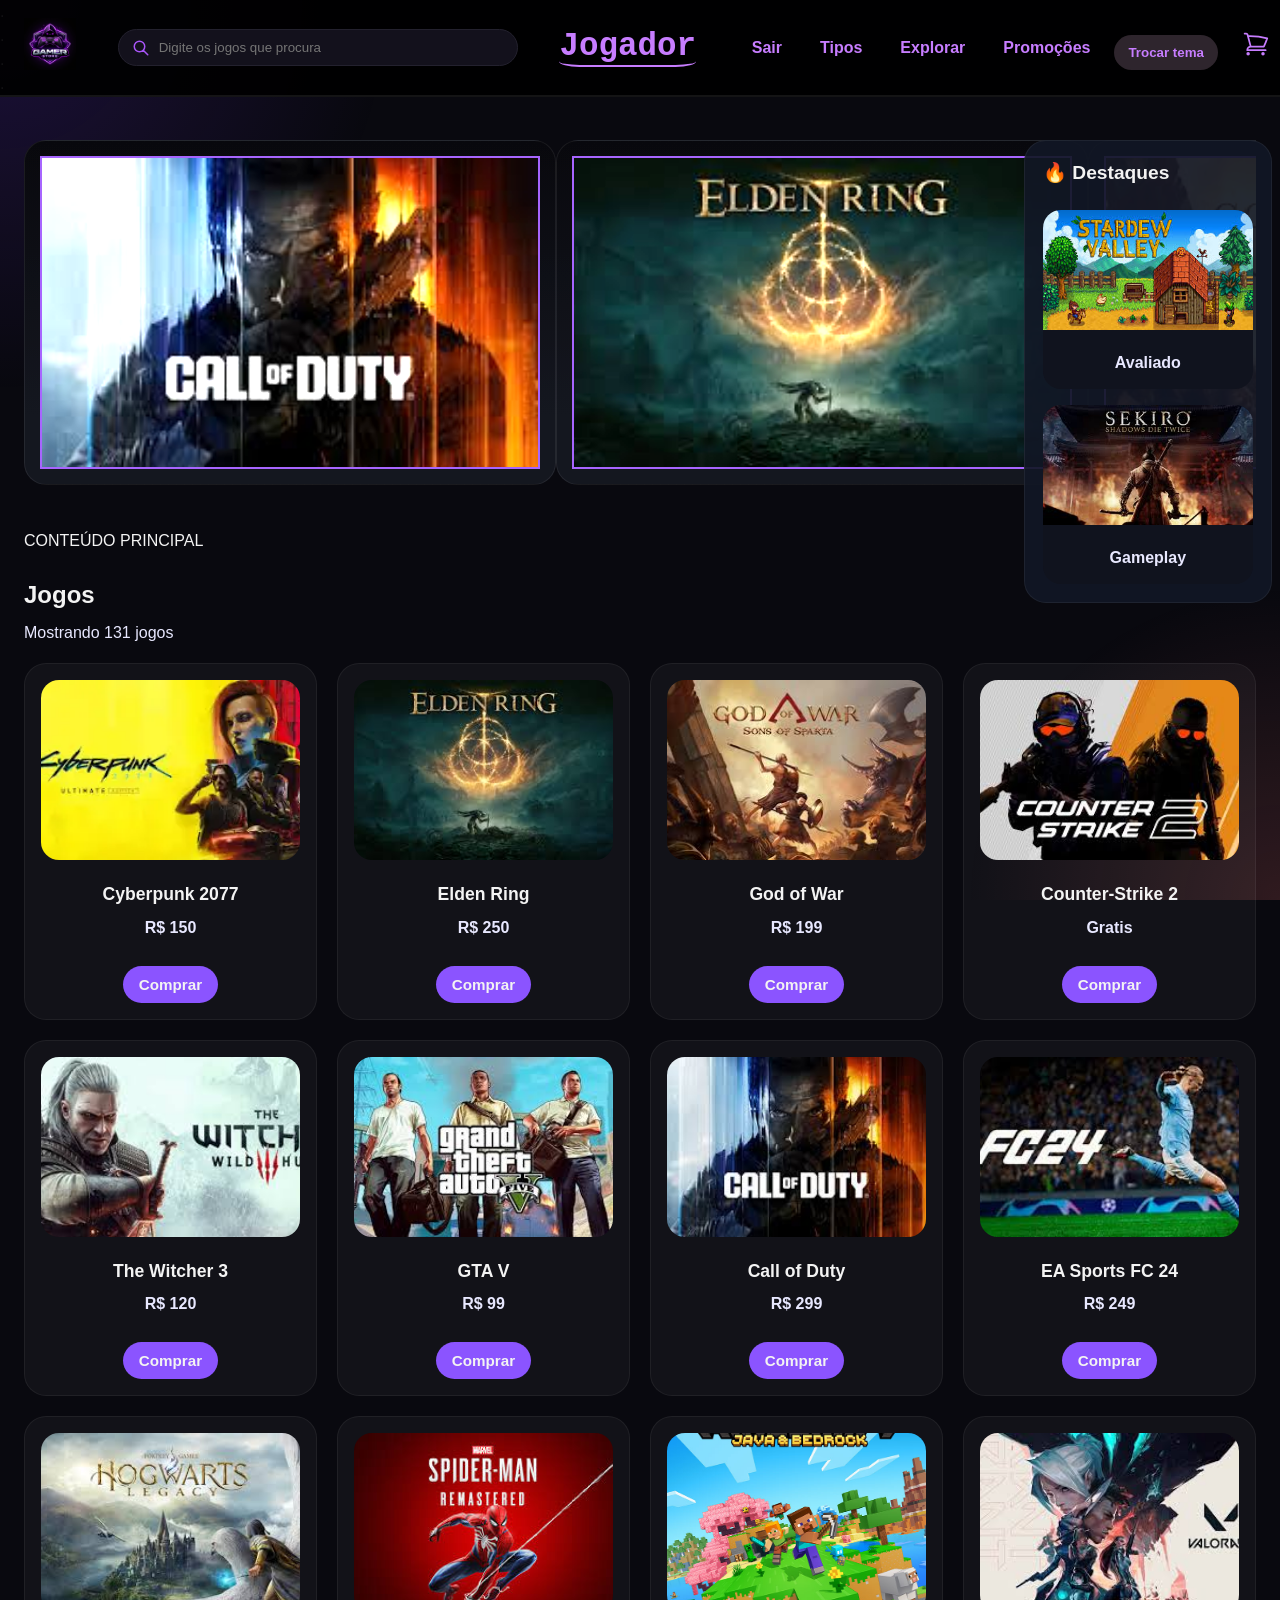
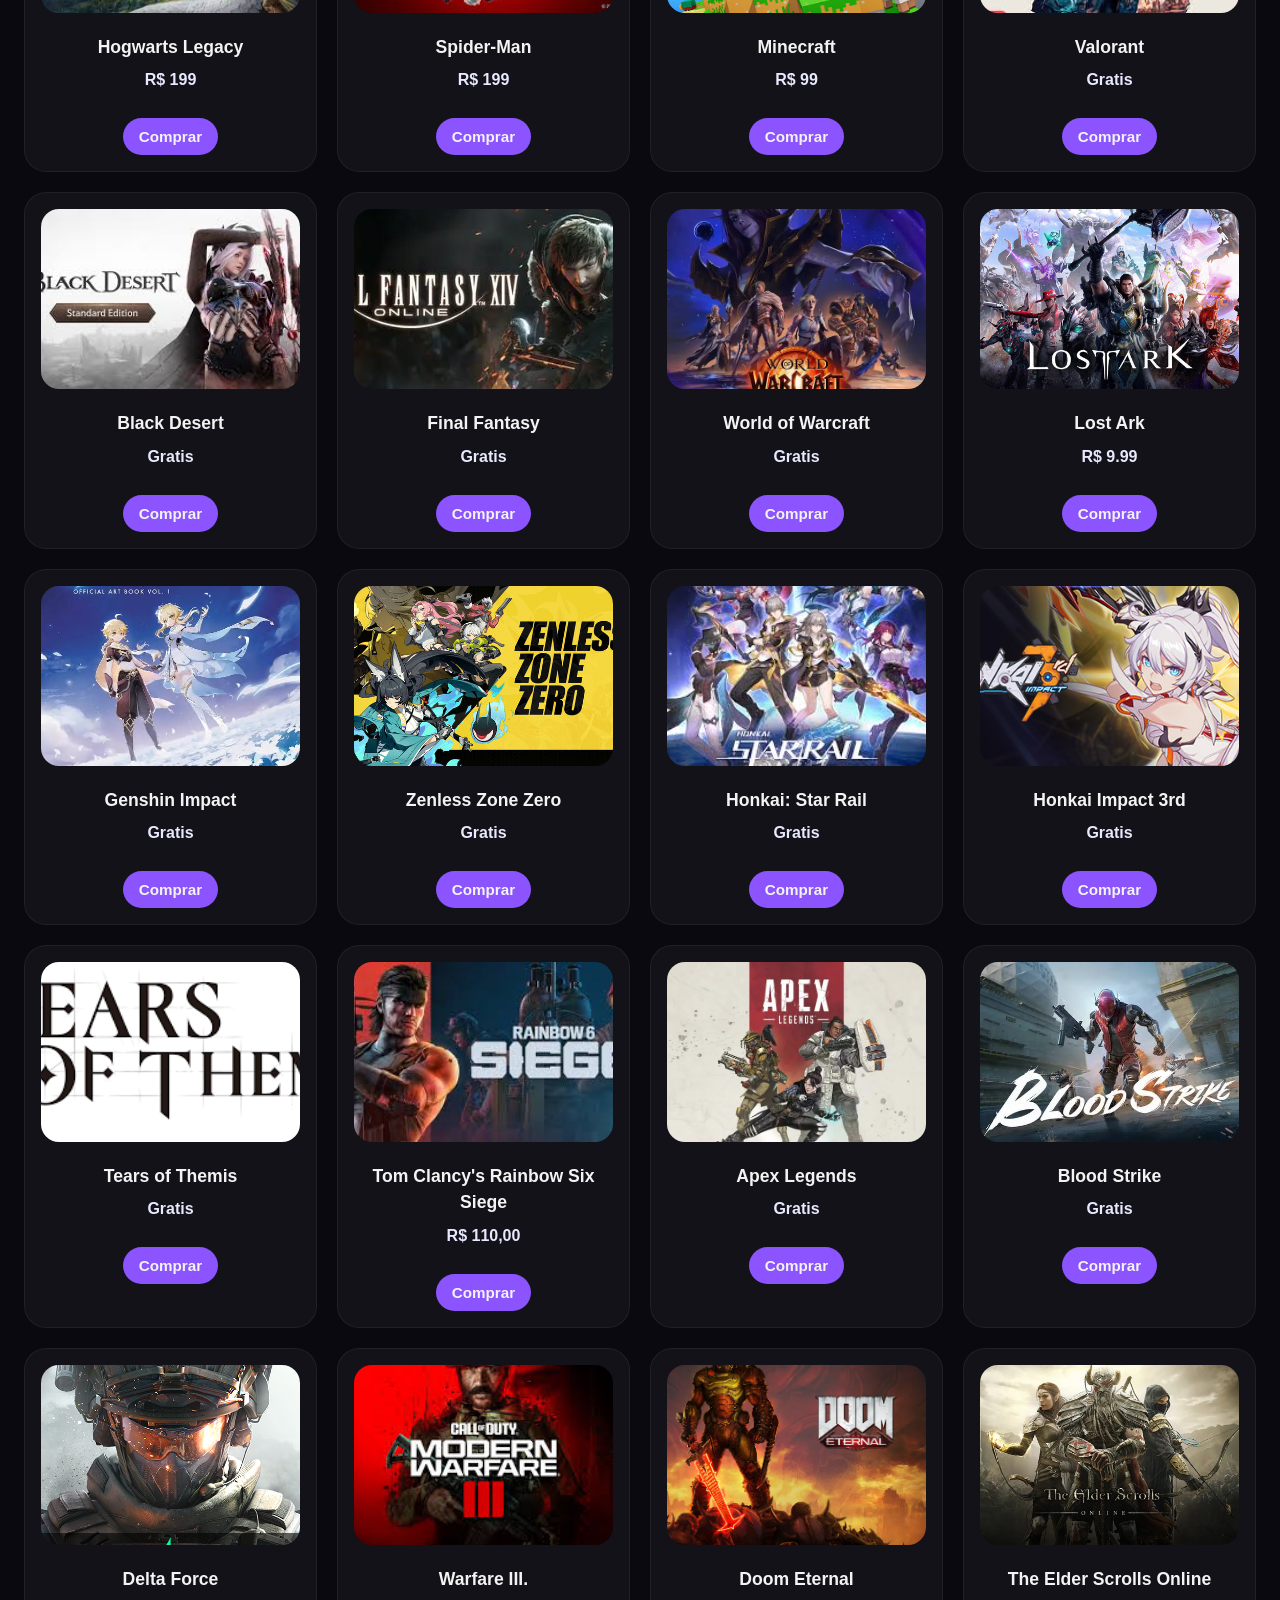
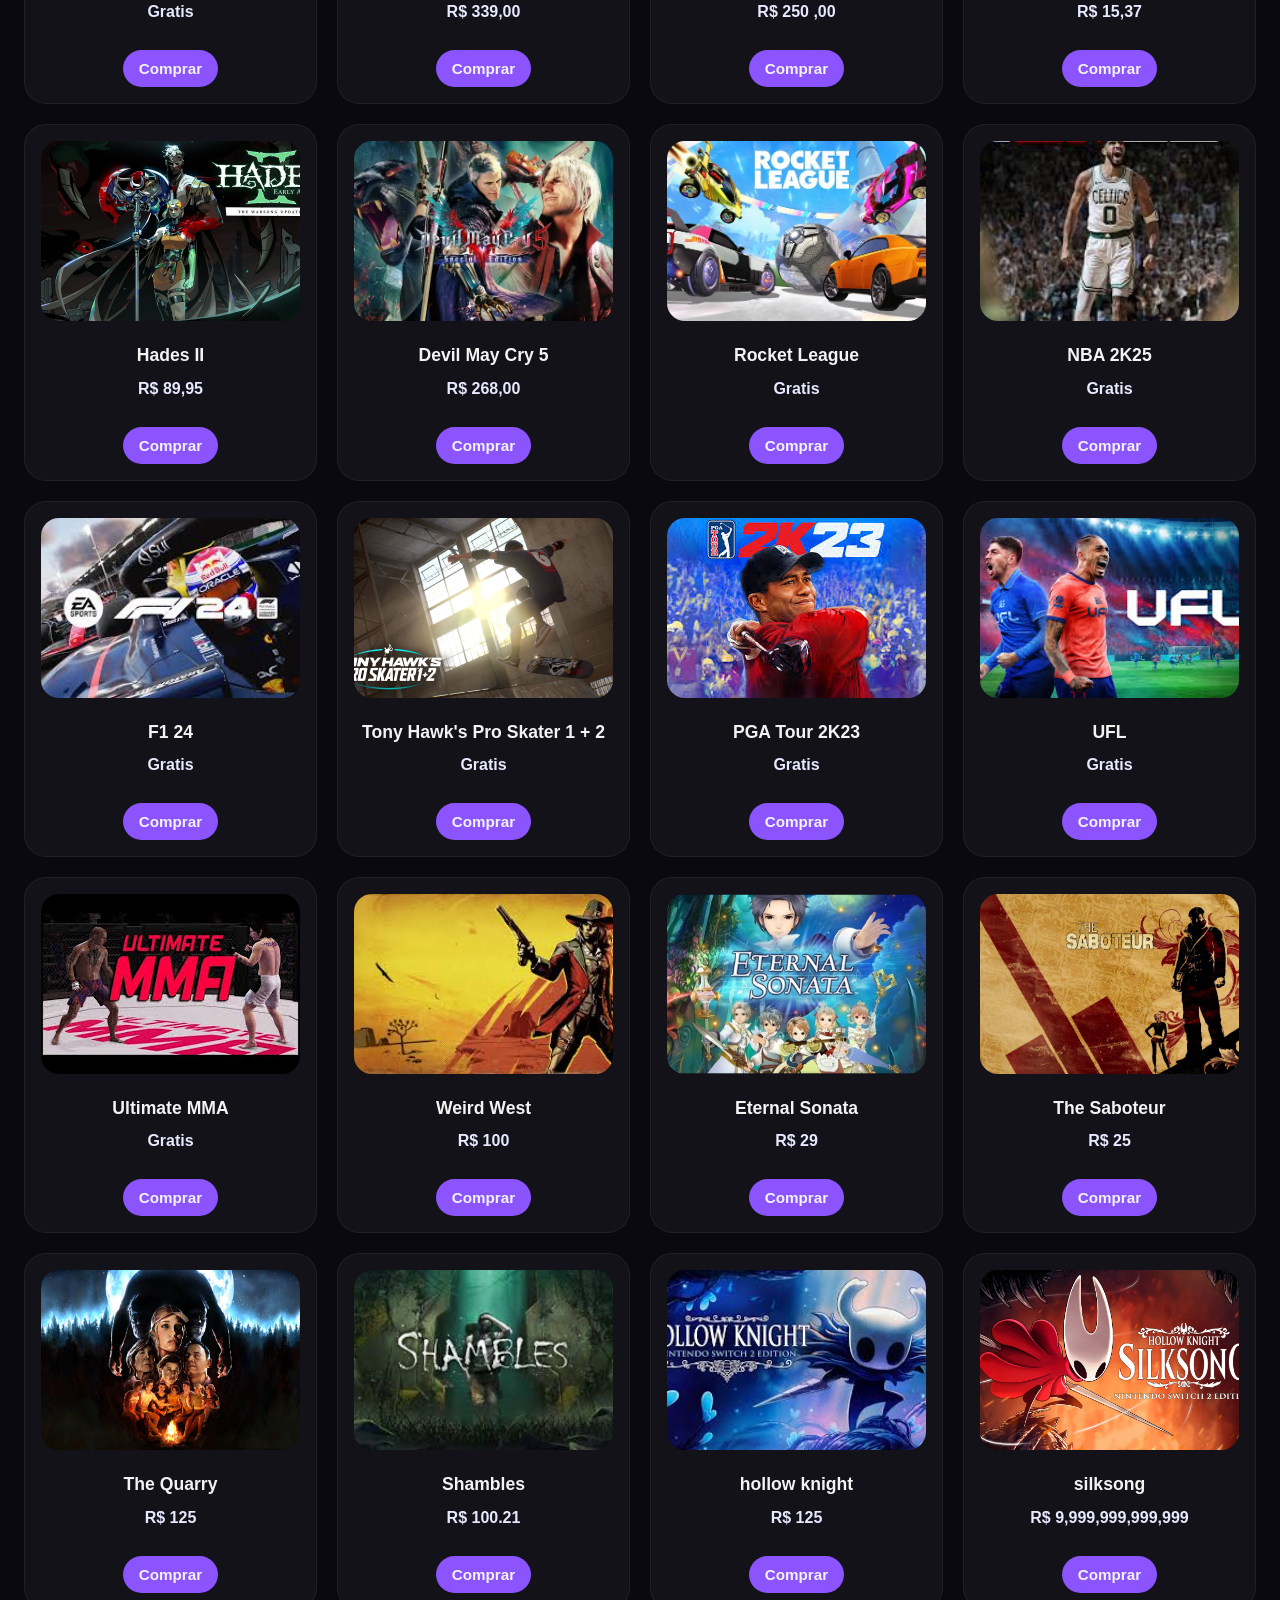
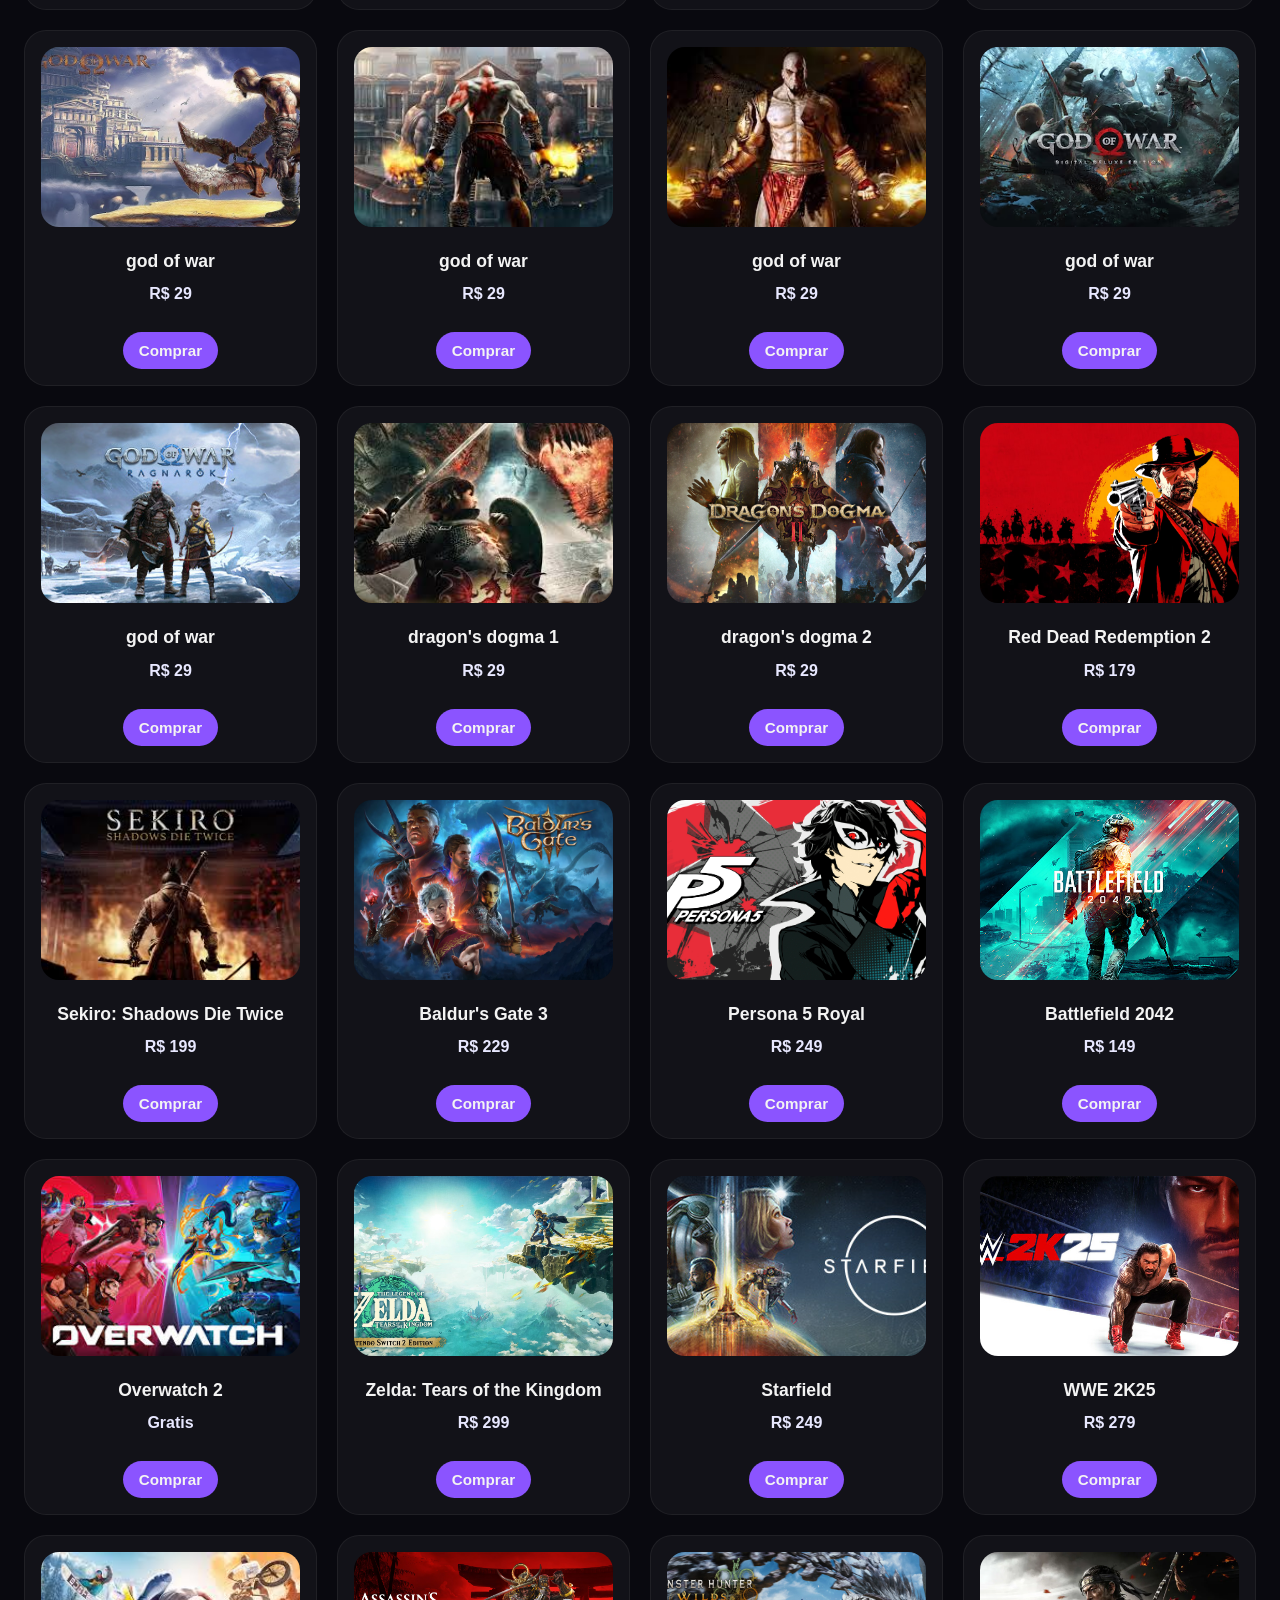
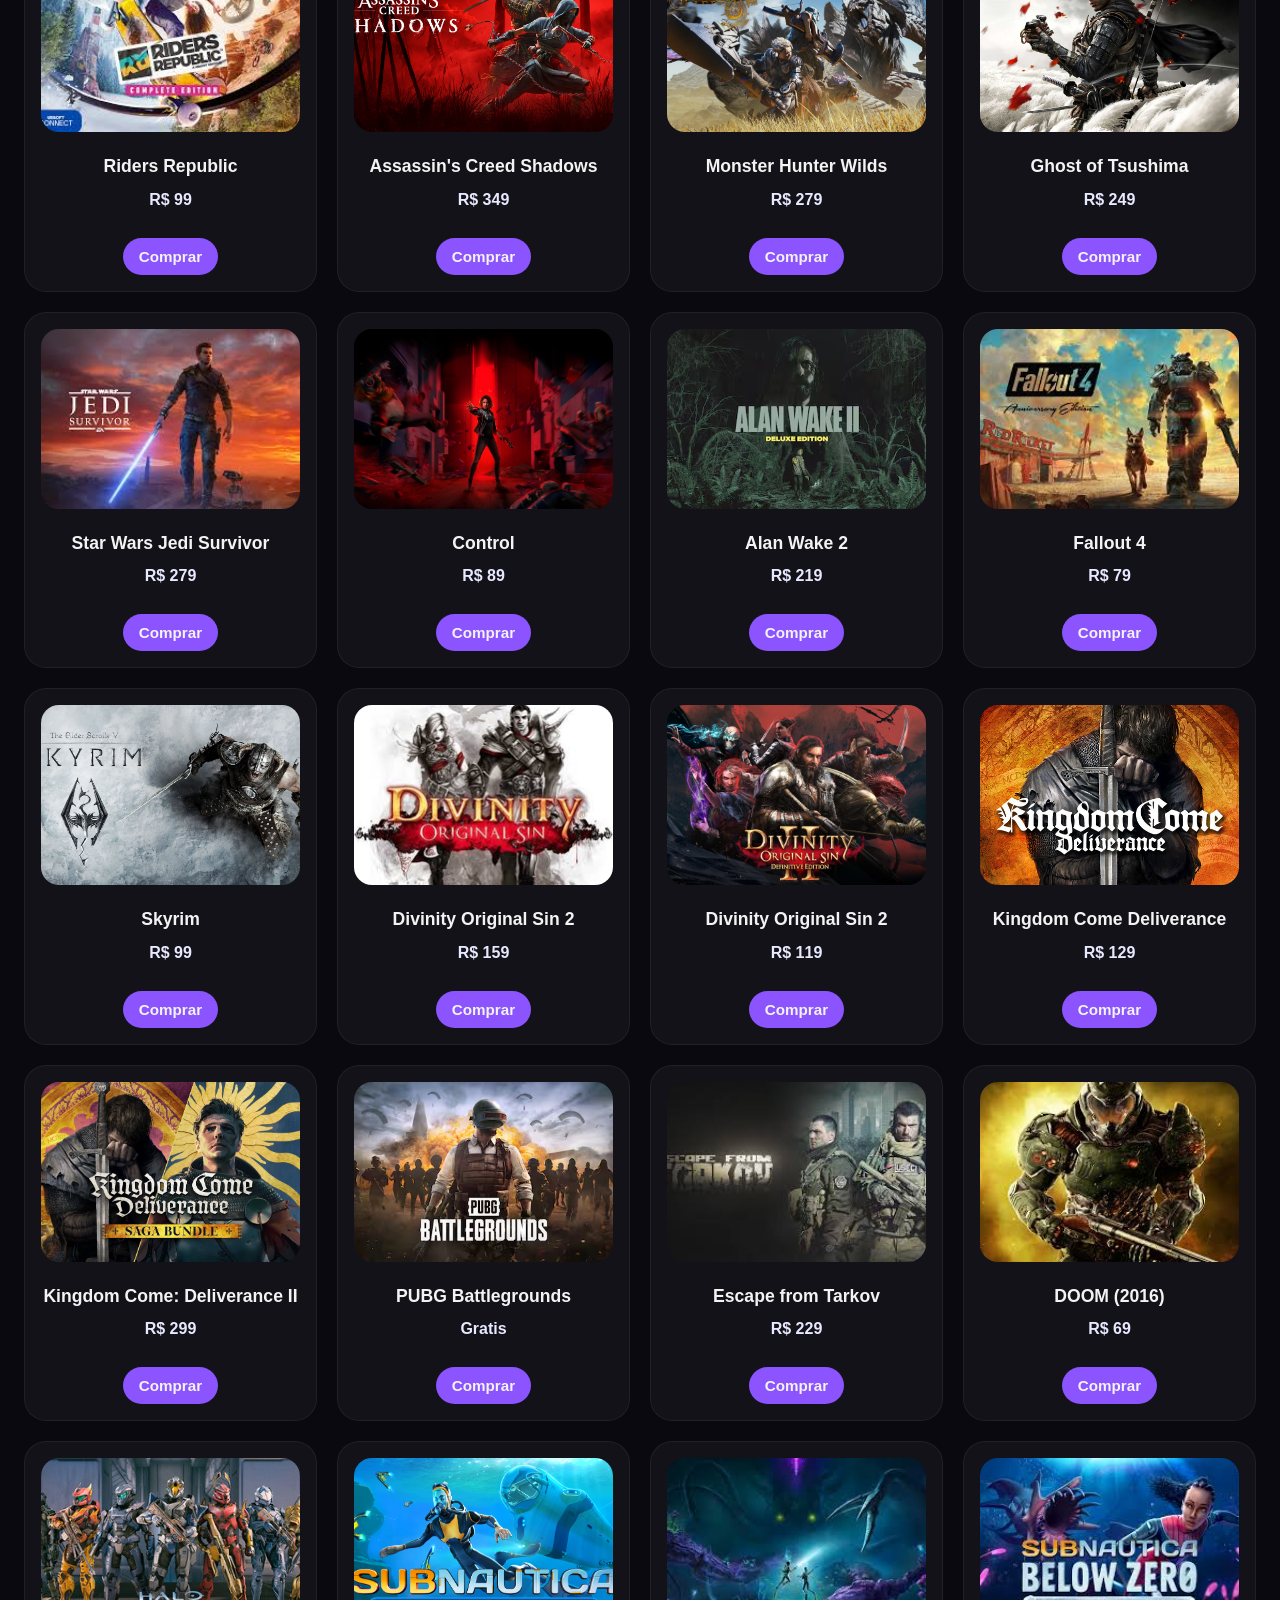
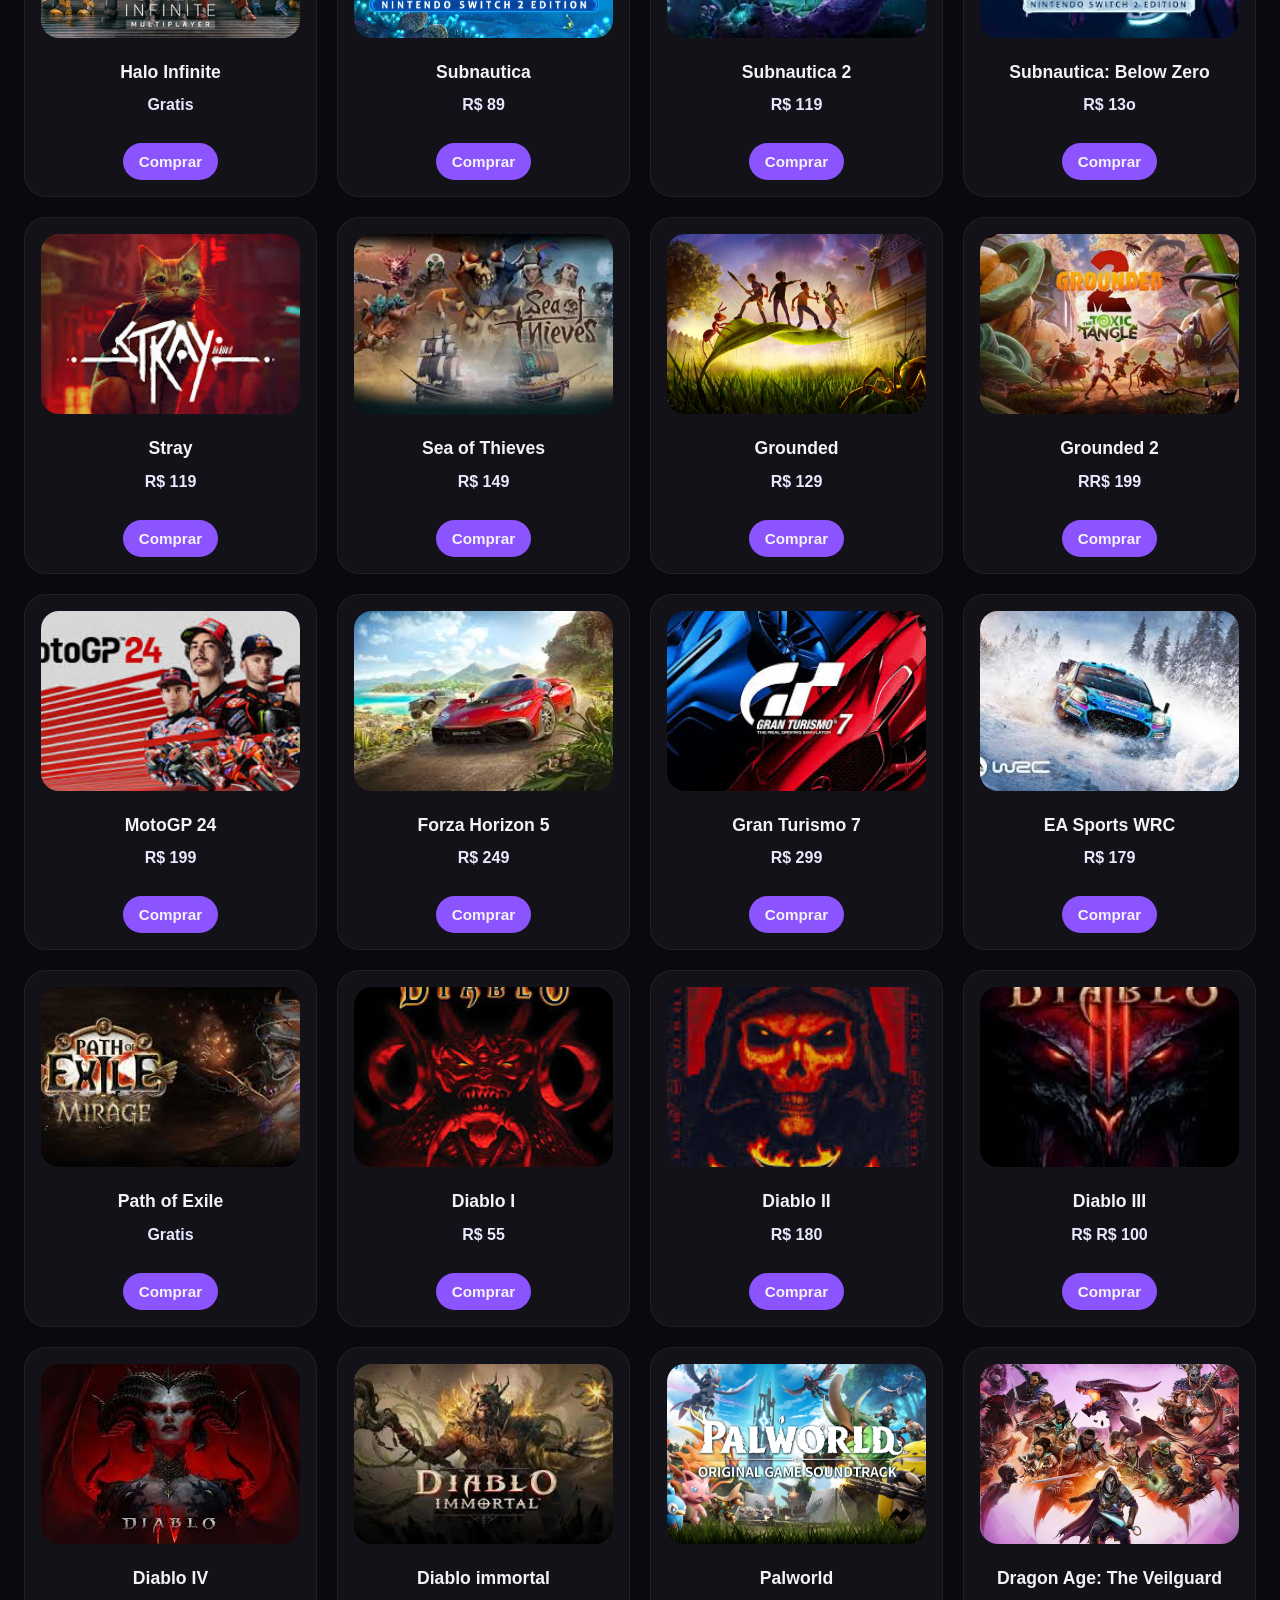
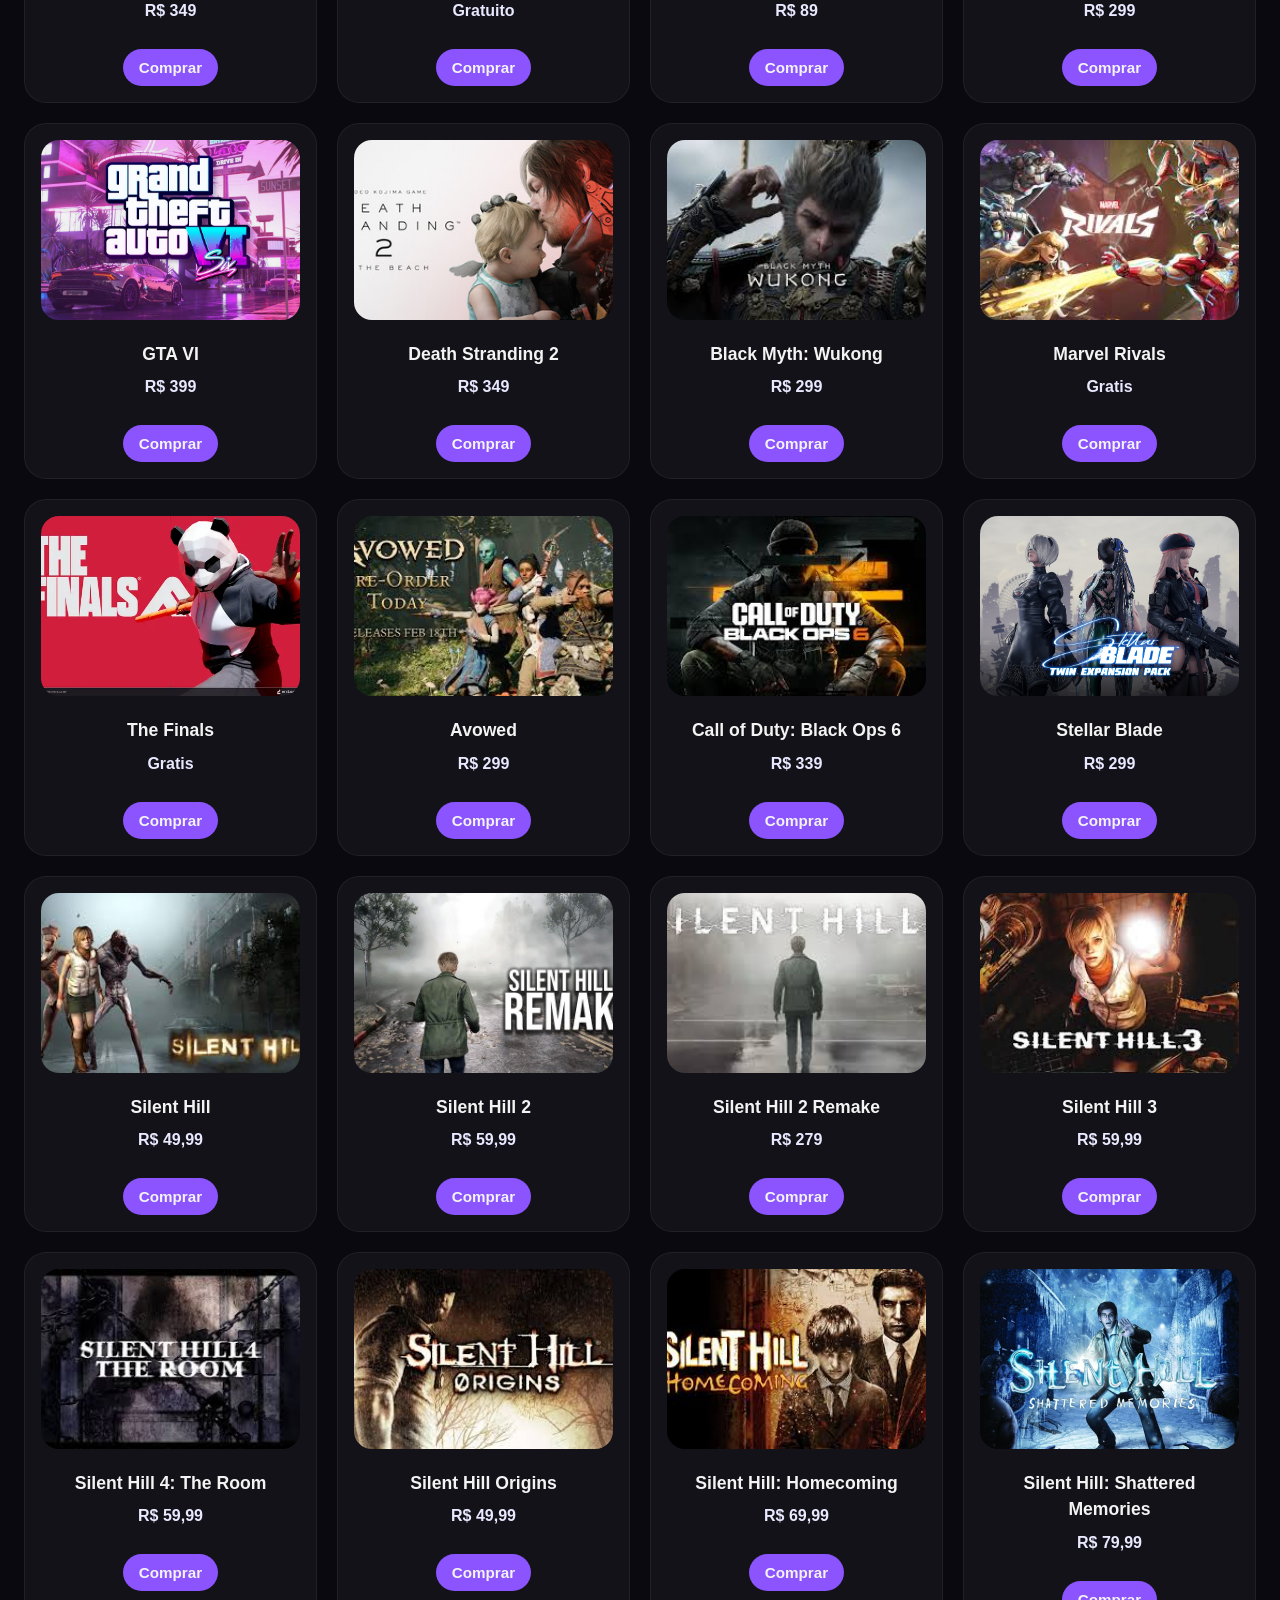
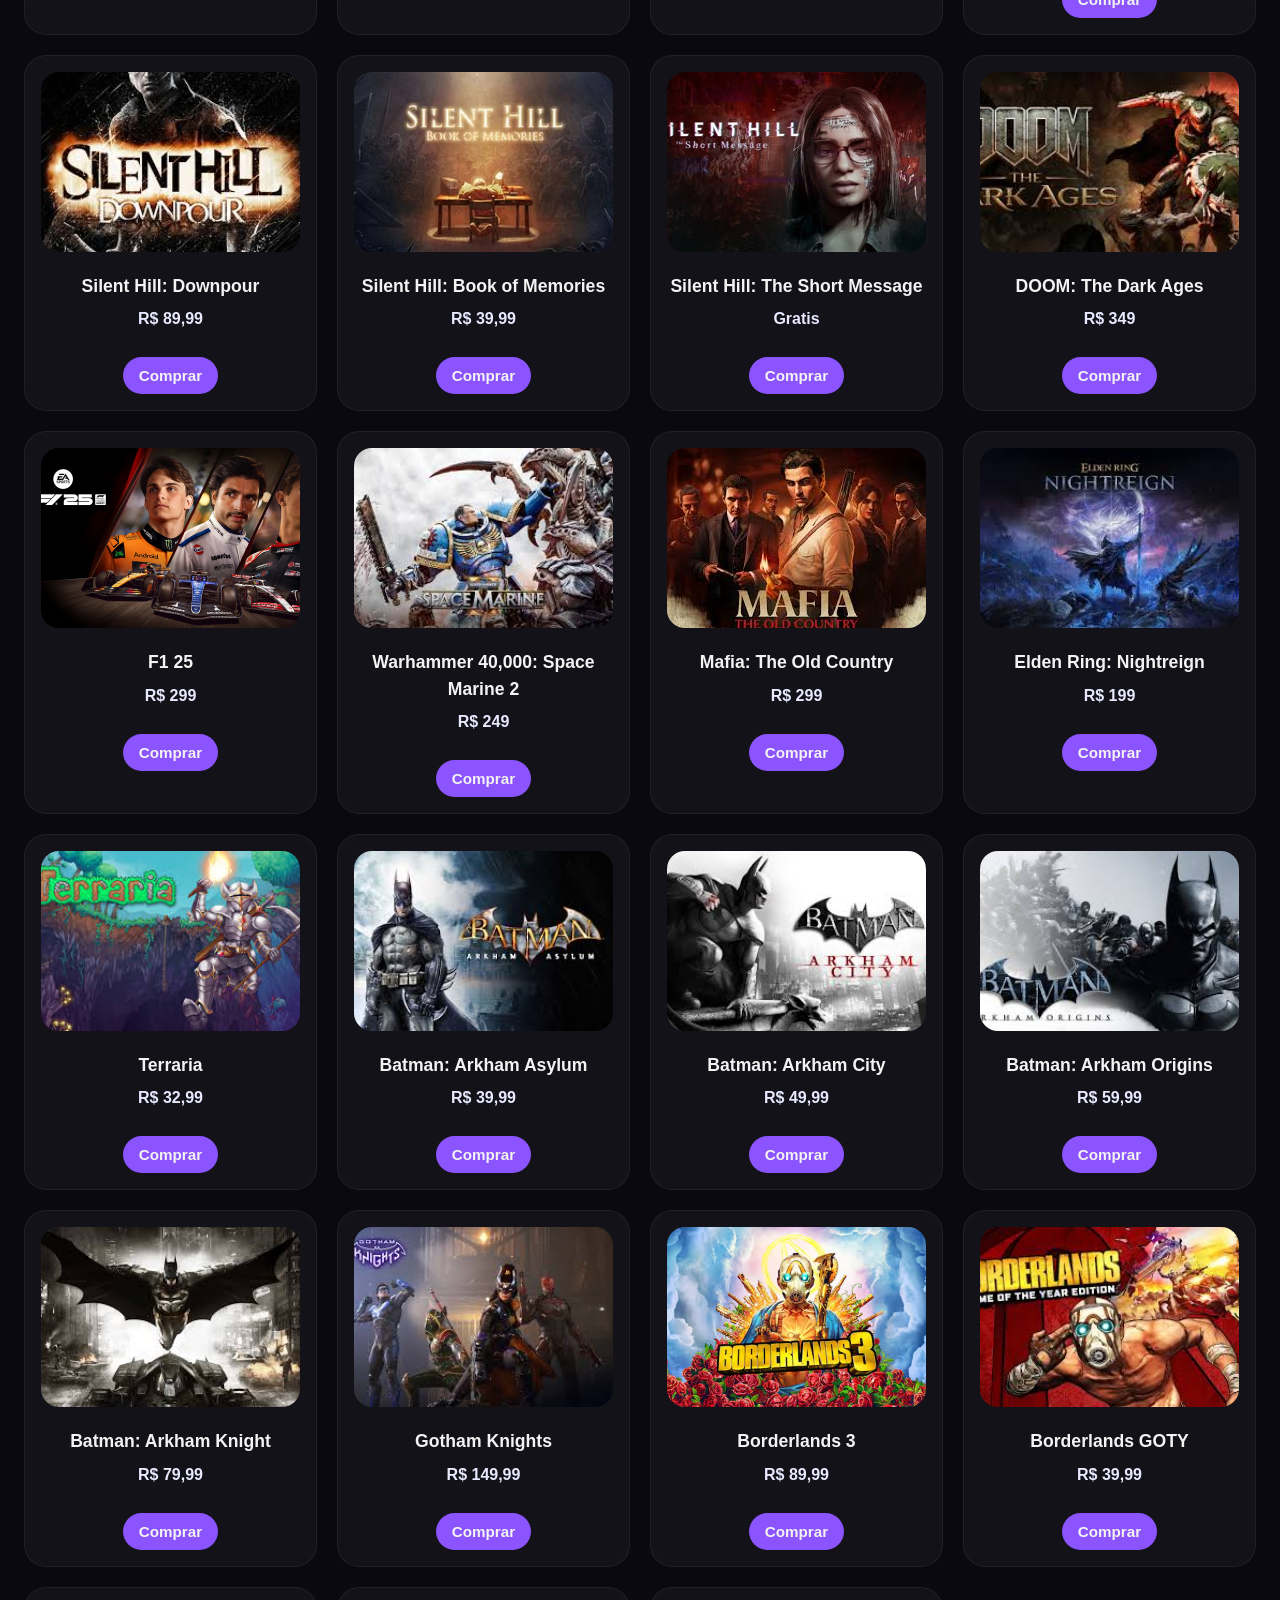
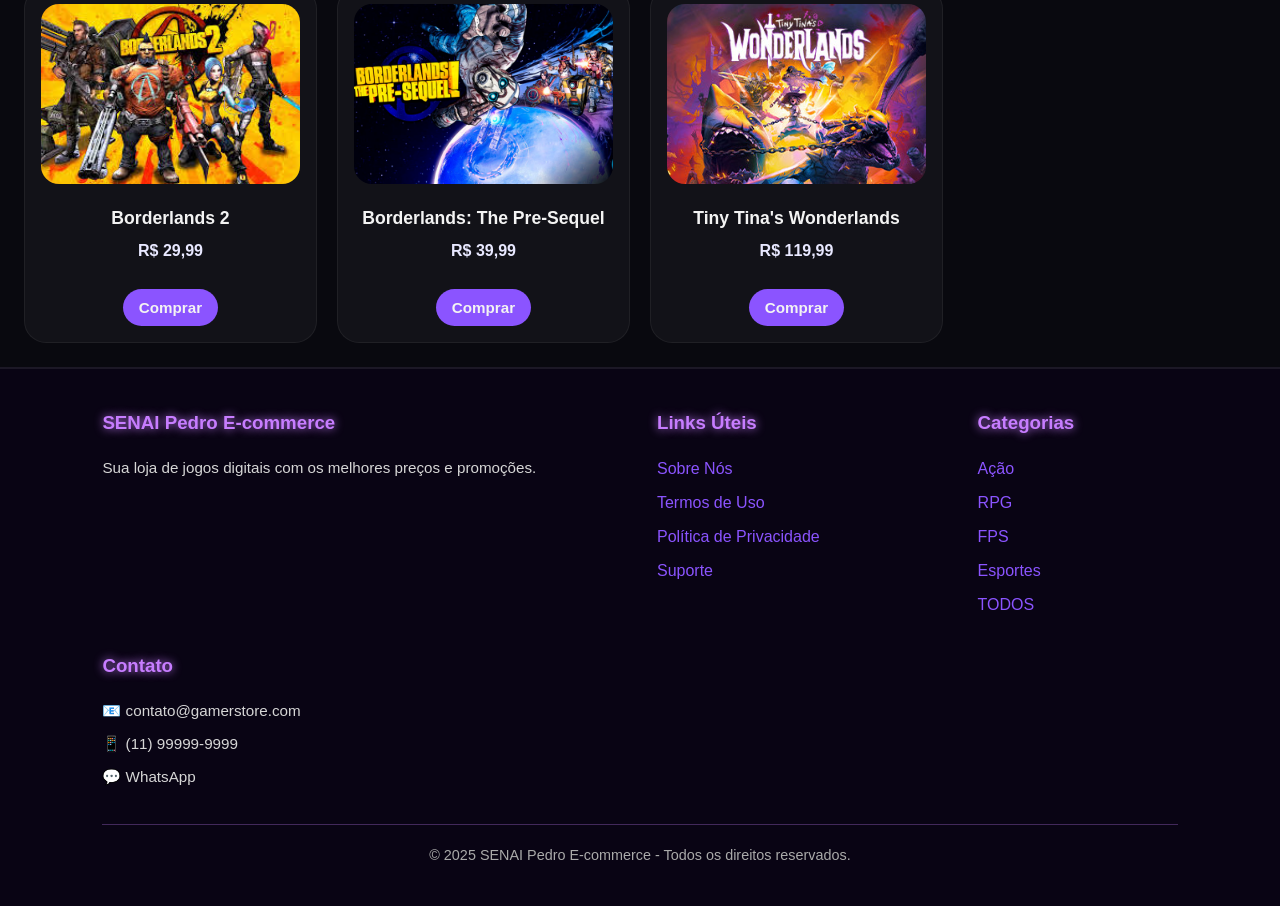
==== commit c6765aab: "correção de imagem" ====
--- a/pager/index.html
+++ b/pager/index.html
@@ -529,14 +529,14 @@
                 </div>
 
                 <div class="card" data-categoria="rpg">
-                    <img src="imagem/dragon's dogma 1.jpg" alt="dragon's dogma 1">
+                    <img src="imagem/dragon_s dogma 1.jpg" alt="dragon's dogma 1">
                     <h3>dragon's dogma 1</h3>
                     <p> R$ 29 </p>
                     <button type="button" class="btn-comprar">Comprar</button>
                 </div>
 
                 <div class="card" data-categoria="rpg">
-                    <img src="imagem/dragon's dogma 2.avif" alt="dragon's dogma 2">
+                    <img src="imagem/dragon_s dogma 2.avif" alt="dragon's dogma 2">
                     <h3>dragon's dogma 2</h3>
                     <p> R$ 29 </p>
                     <button type="button" class="btn-comprar">Comprar</button>
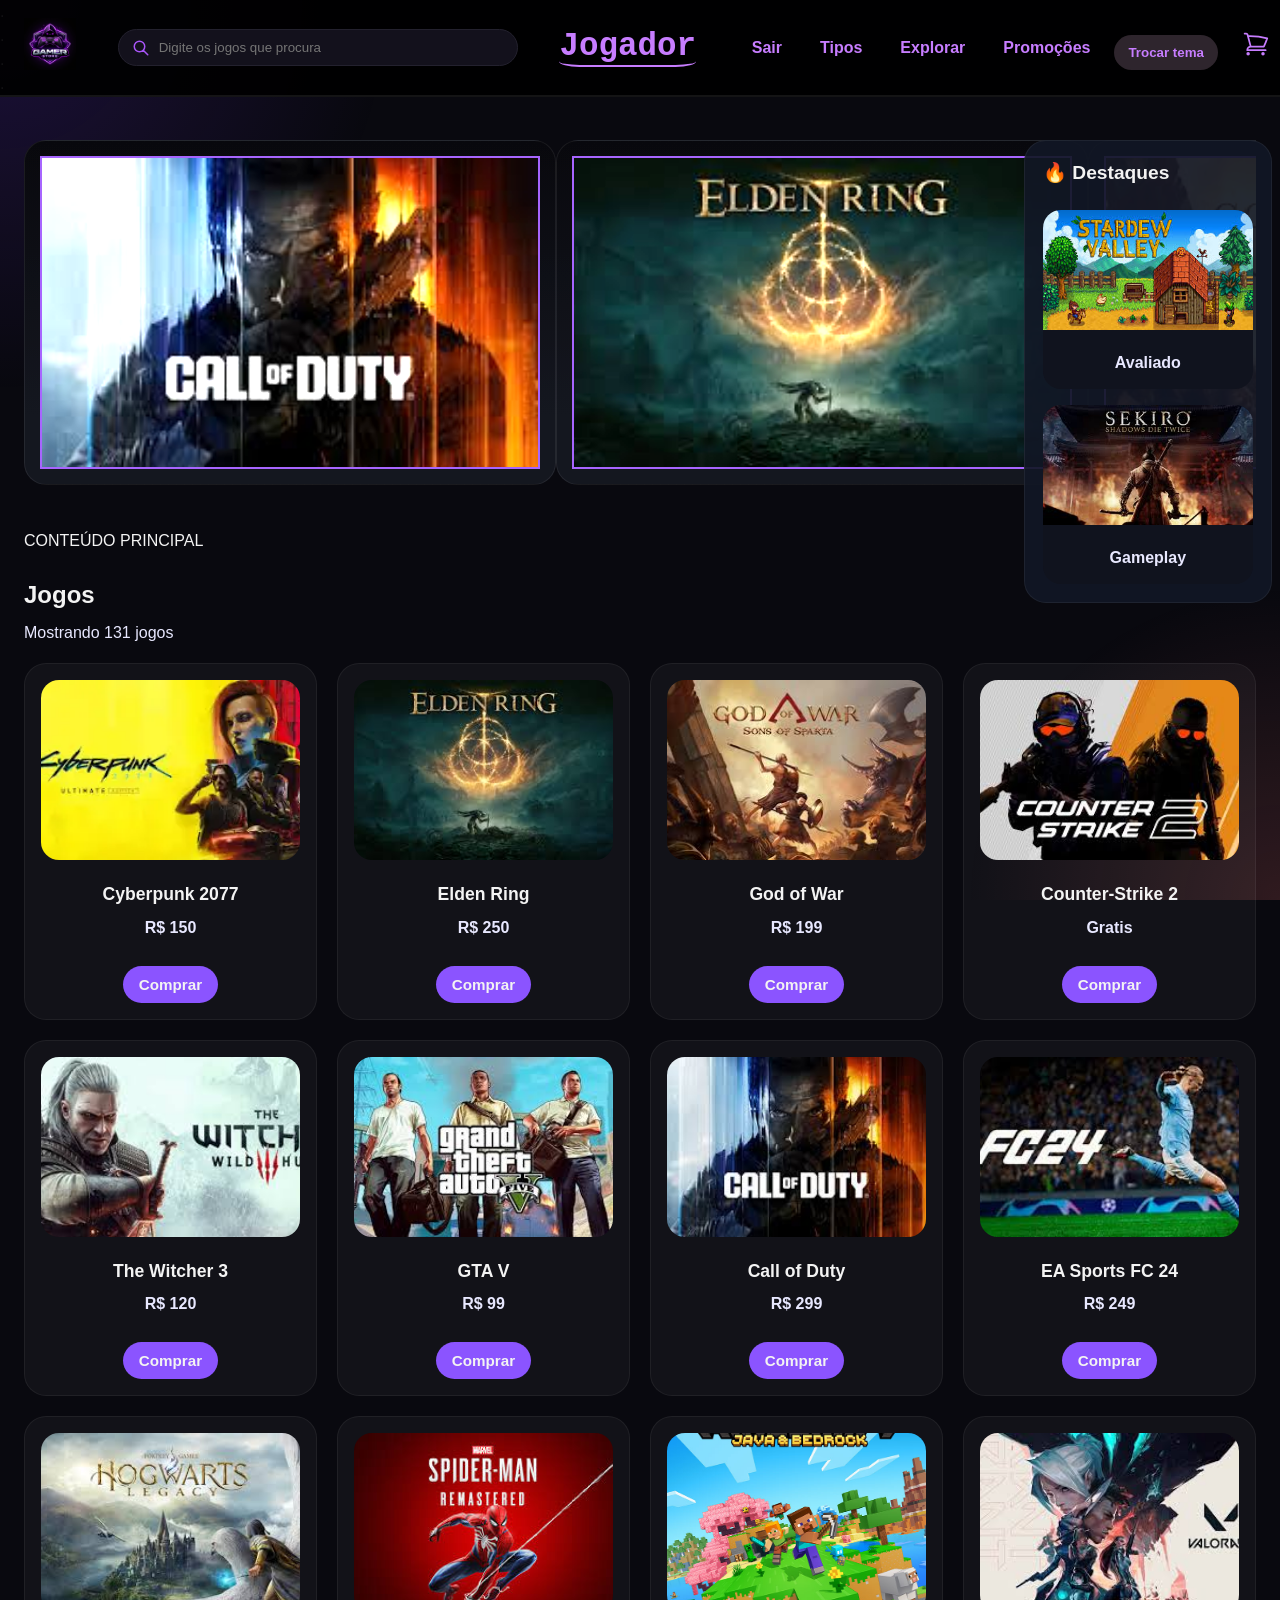
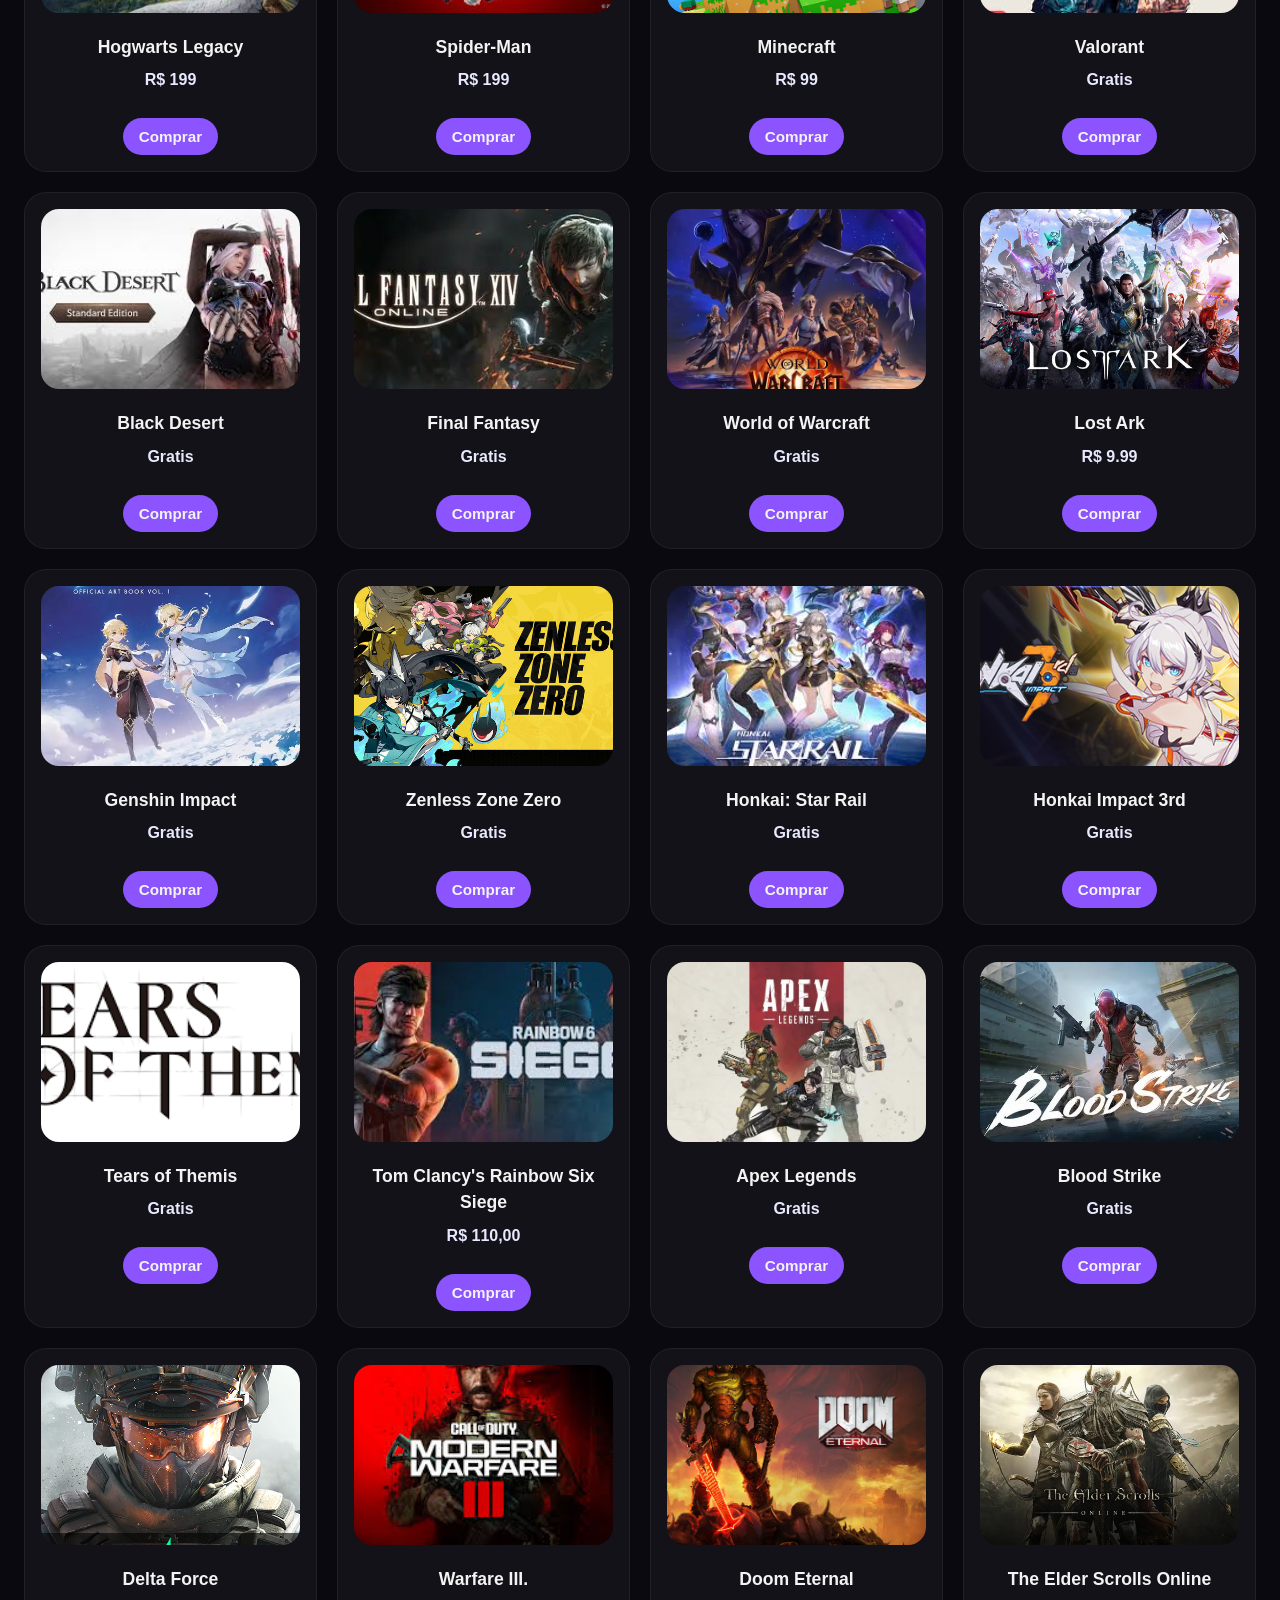
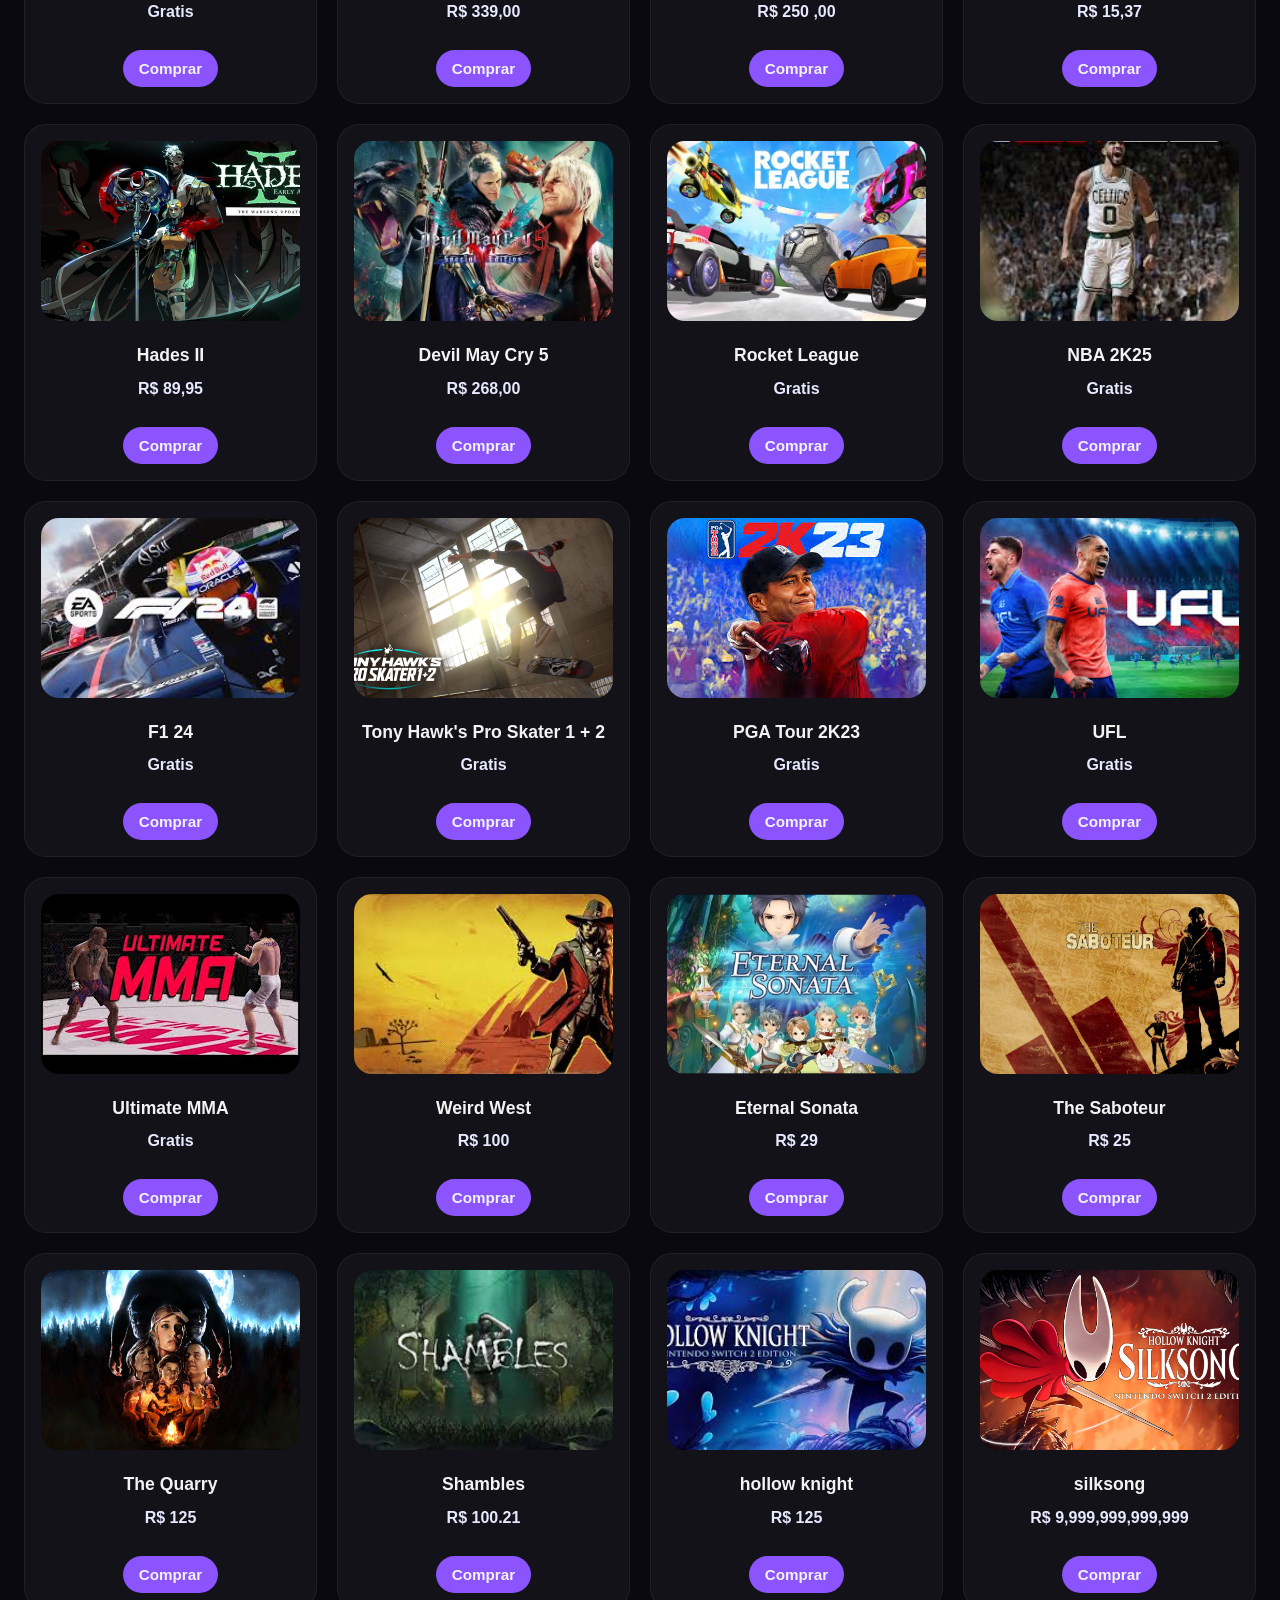
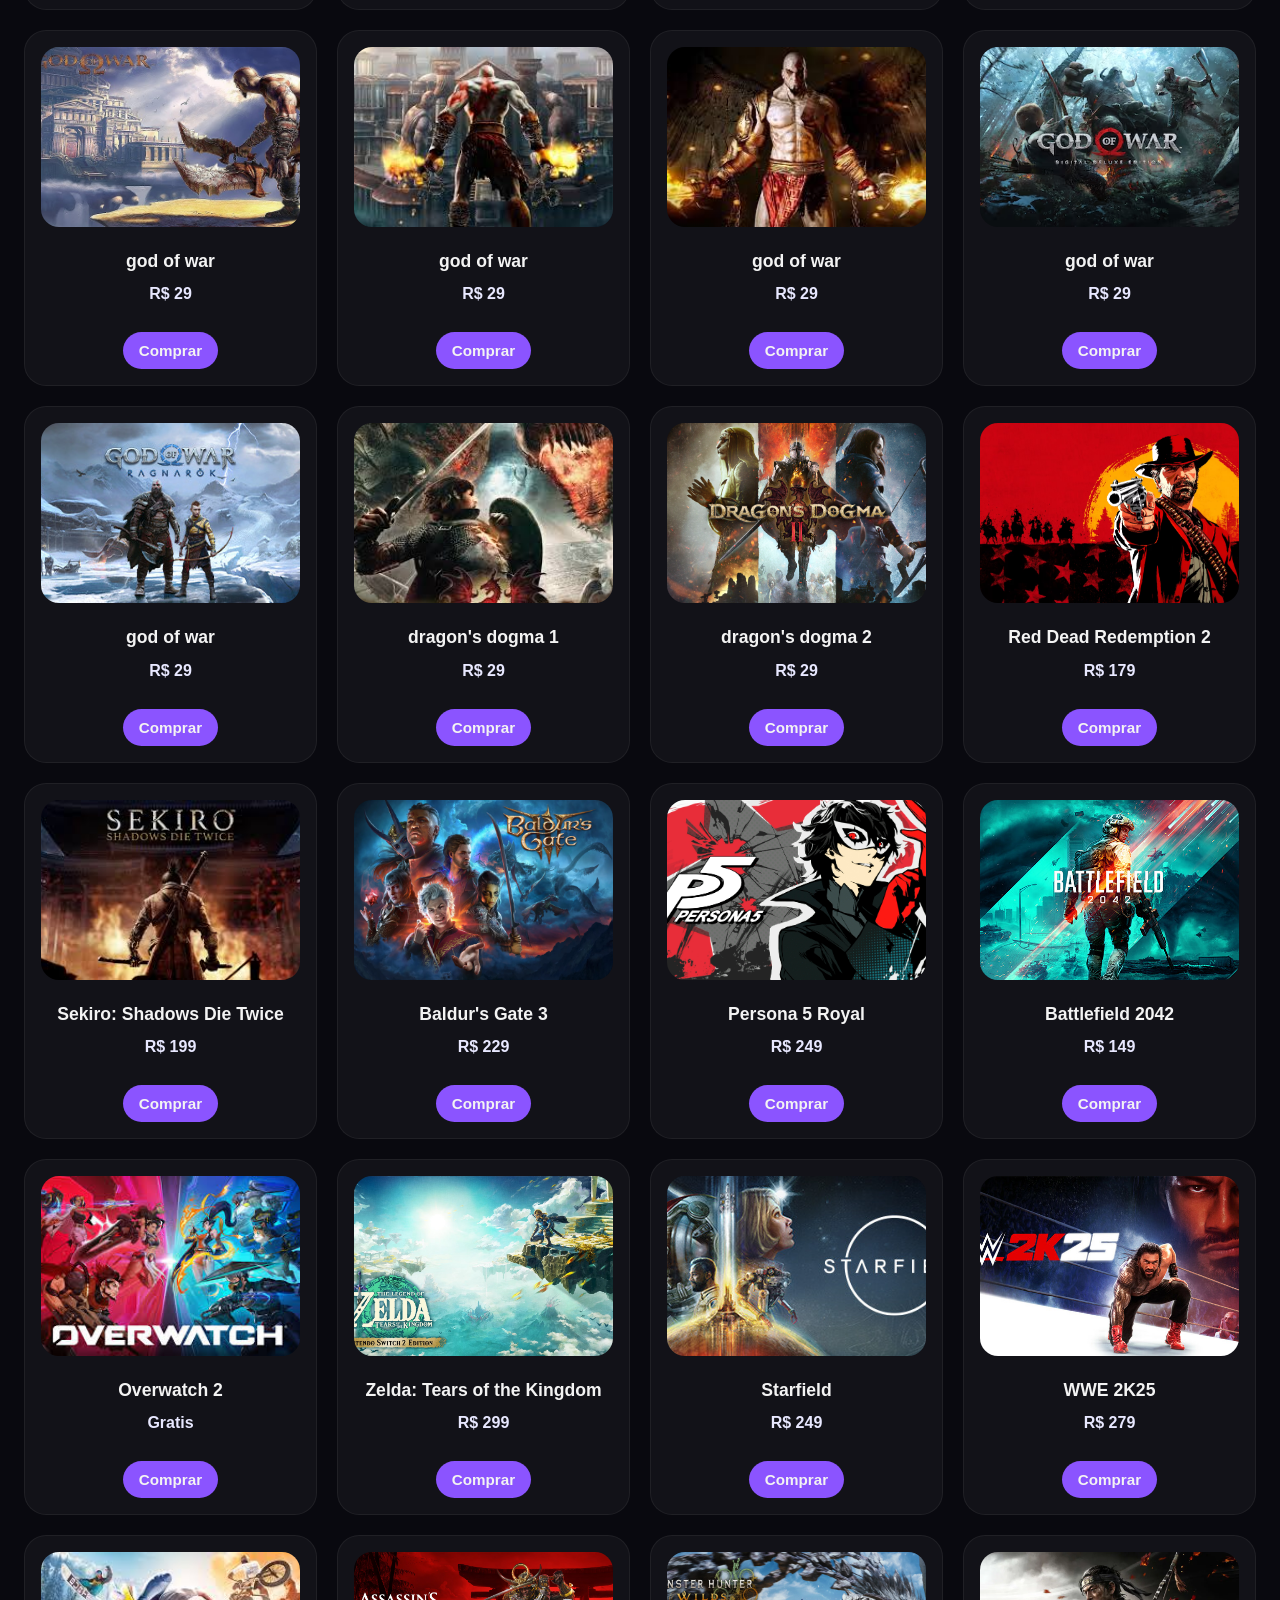
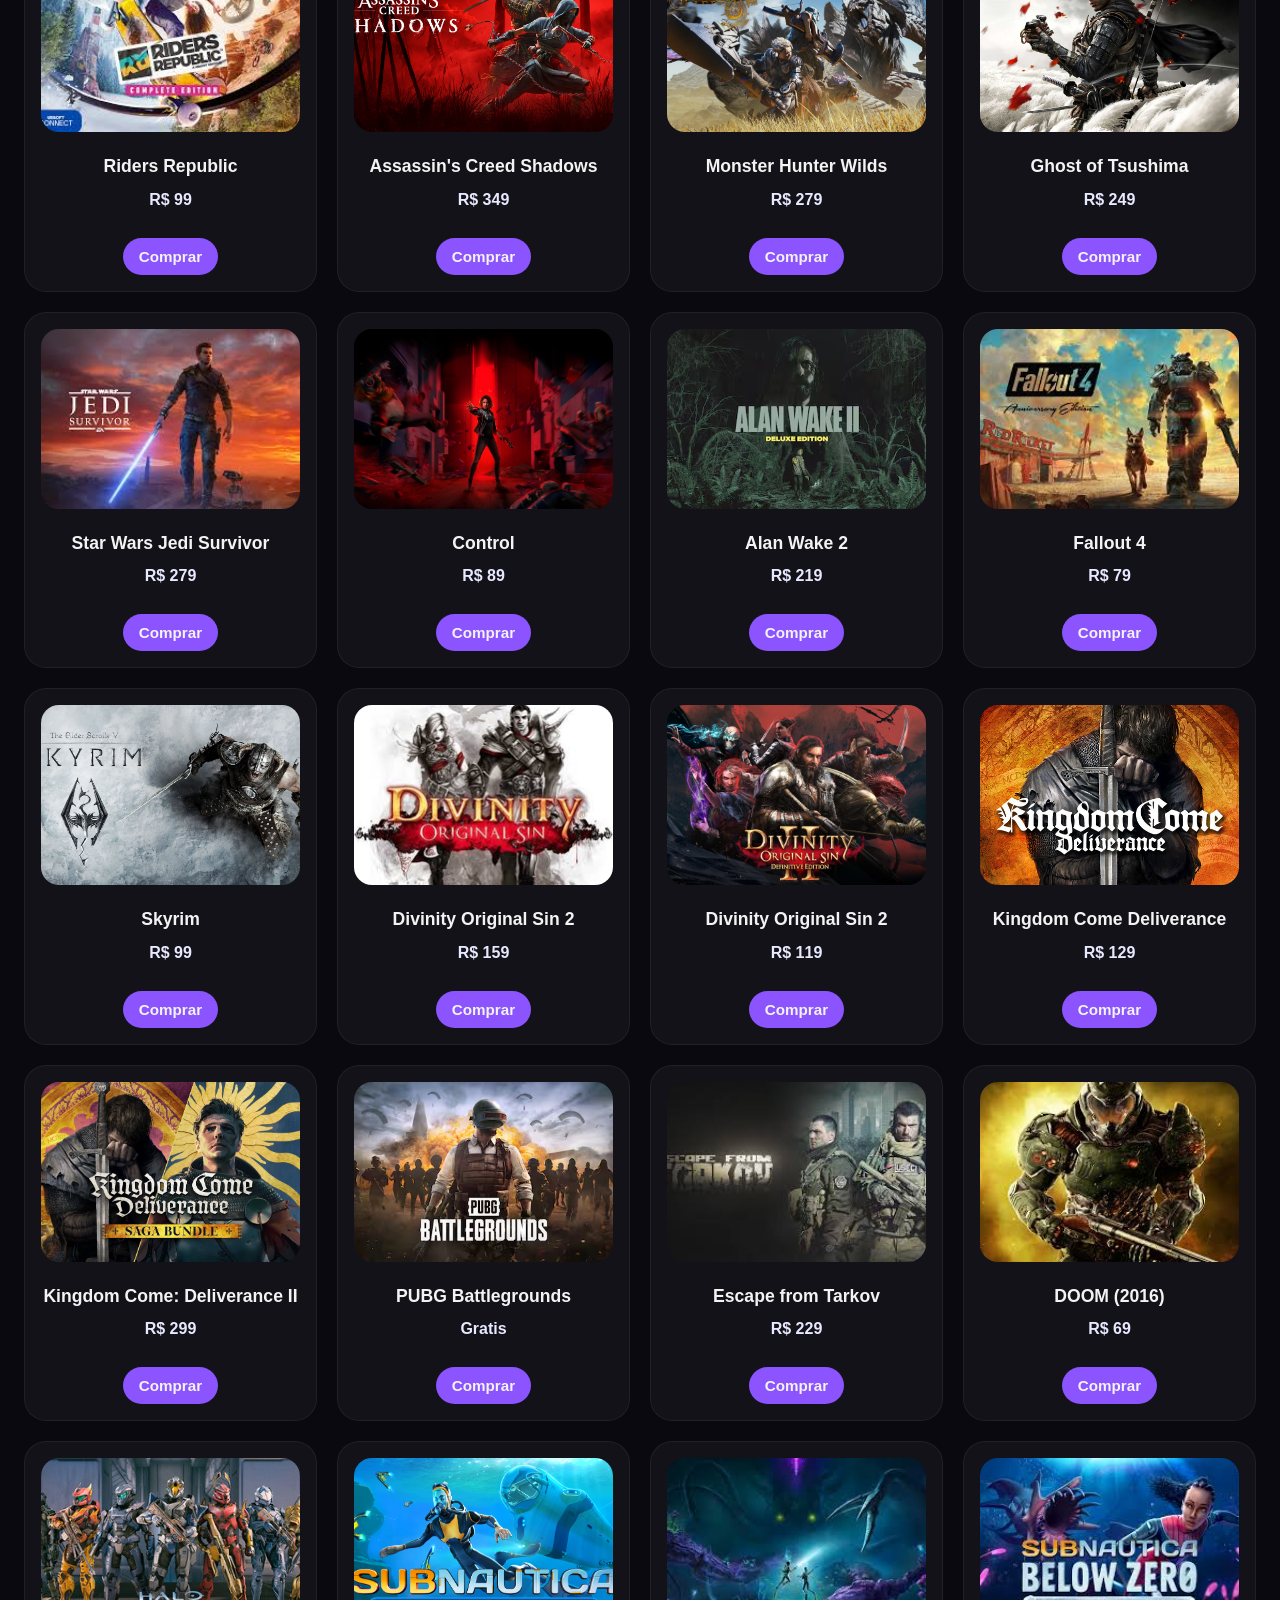
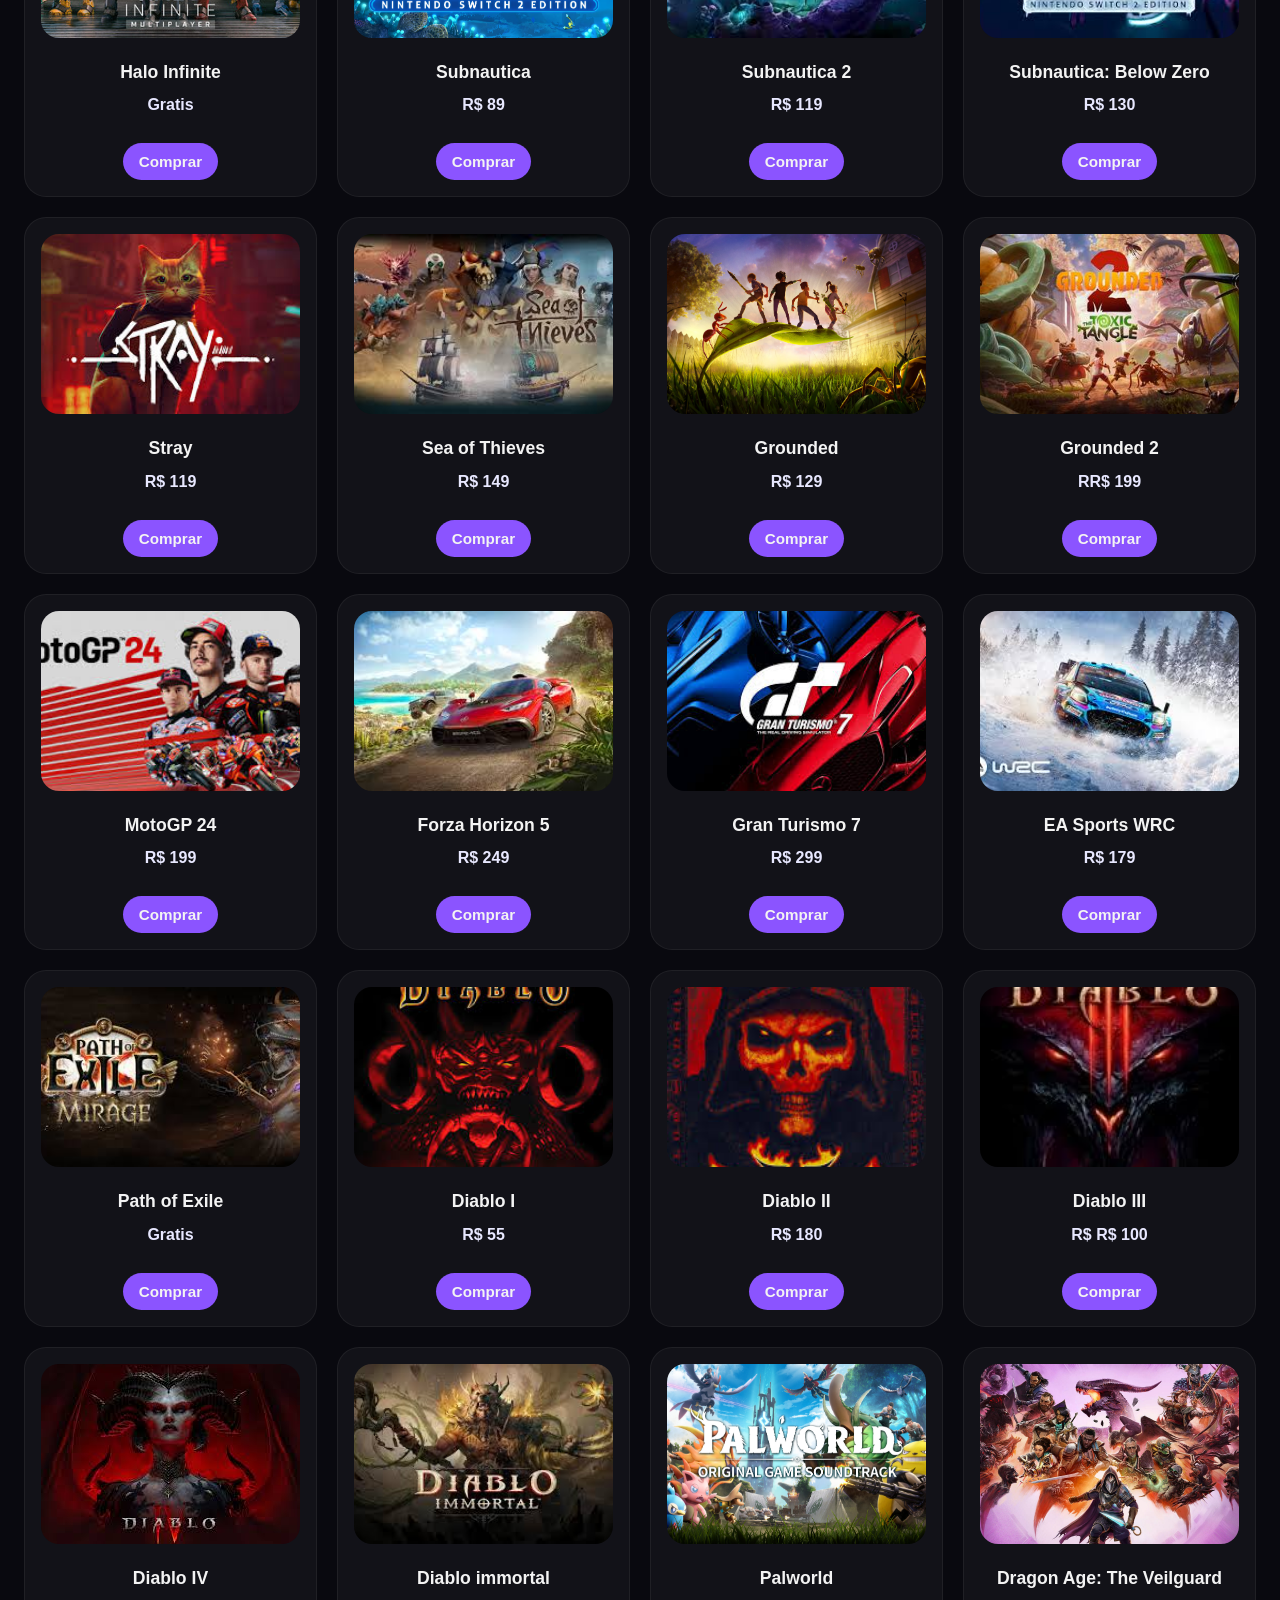
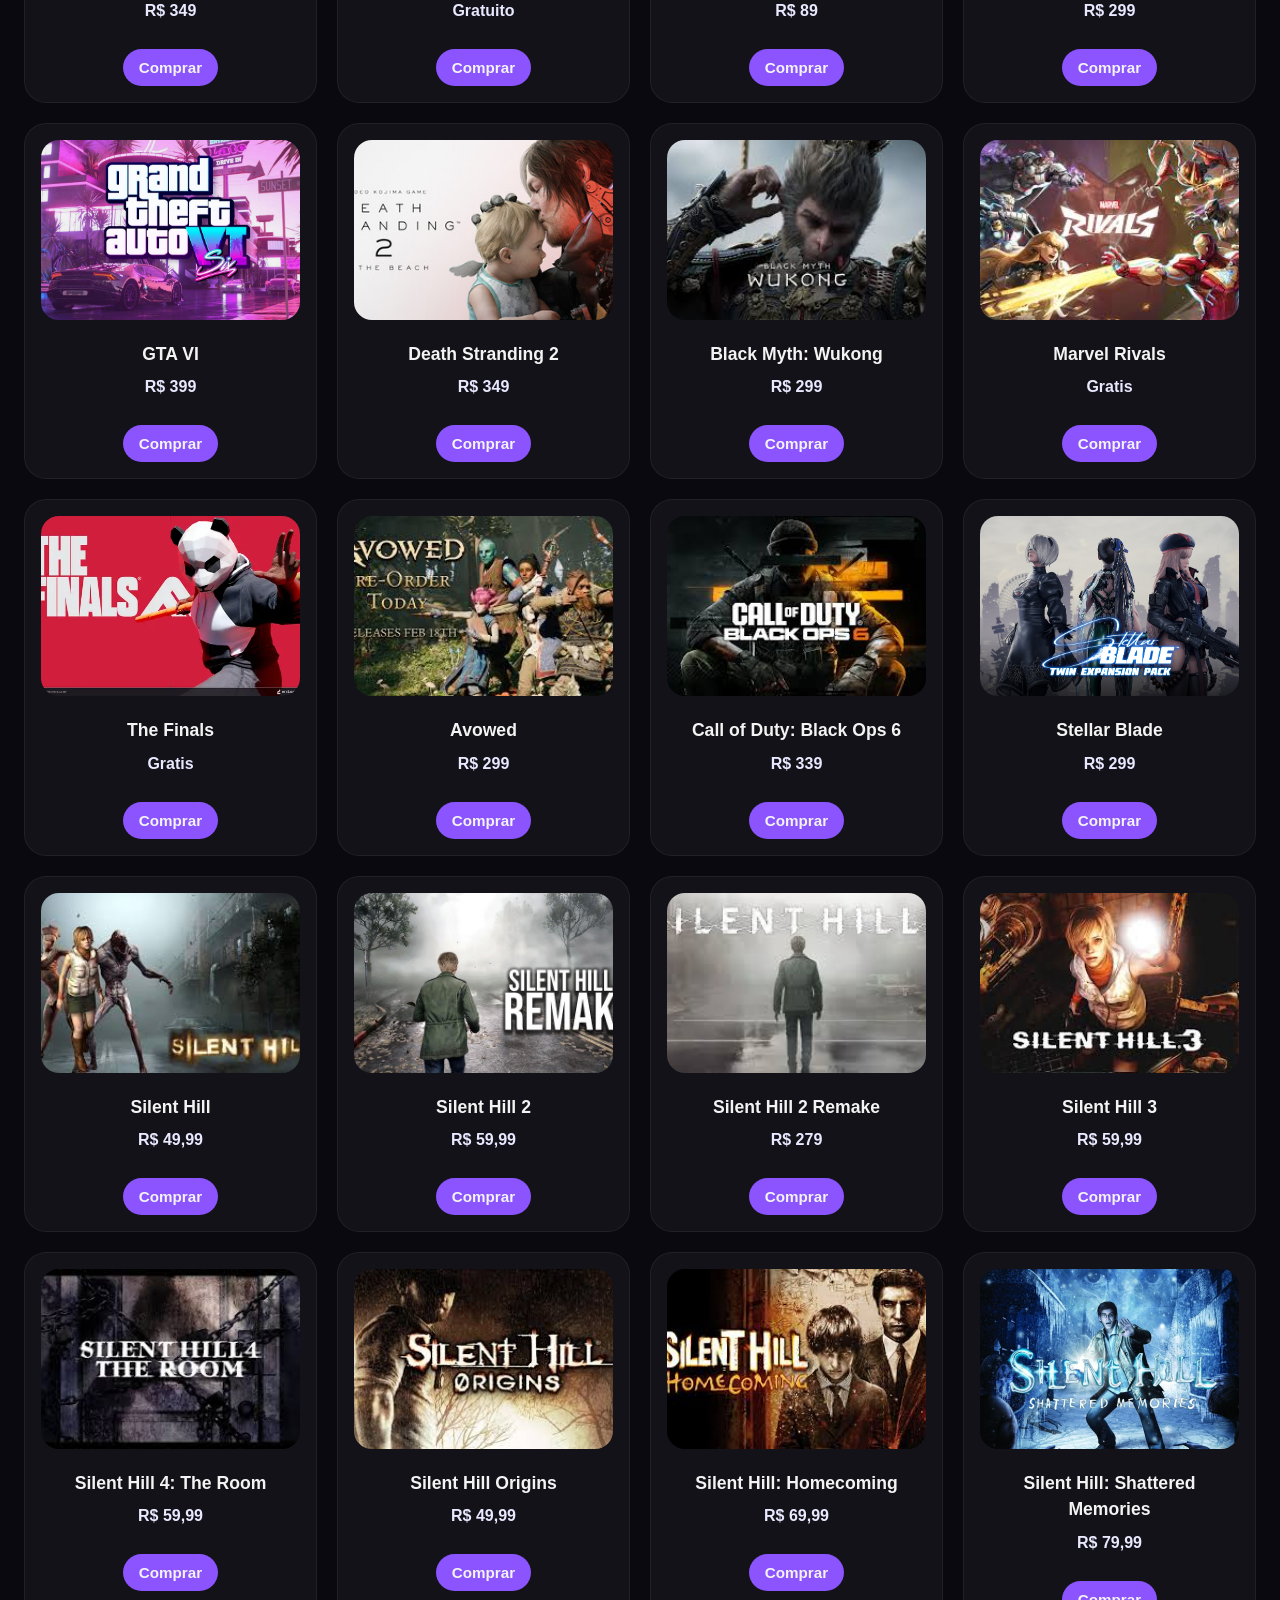
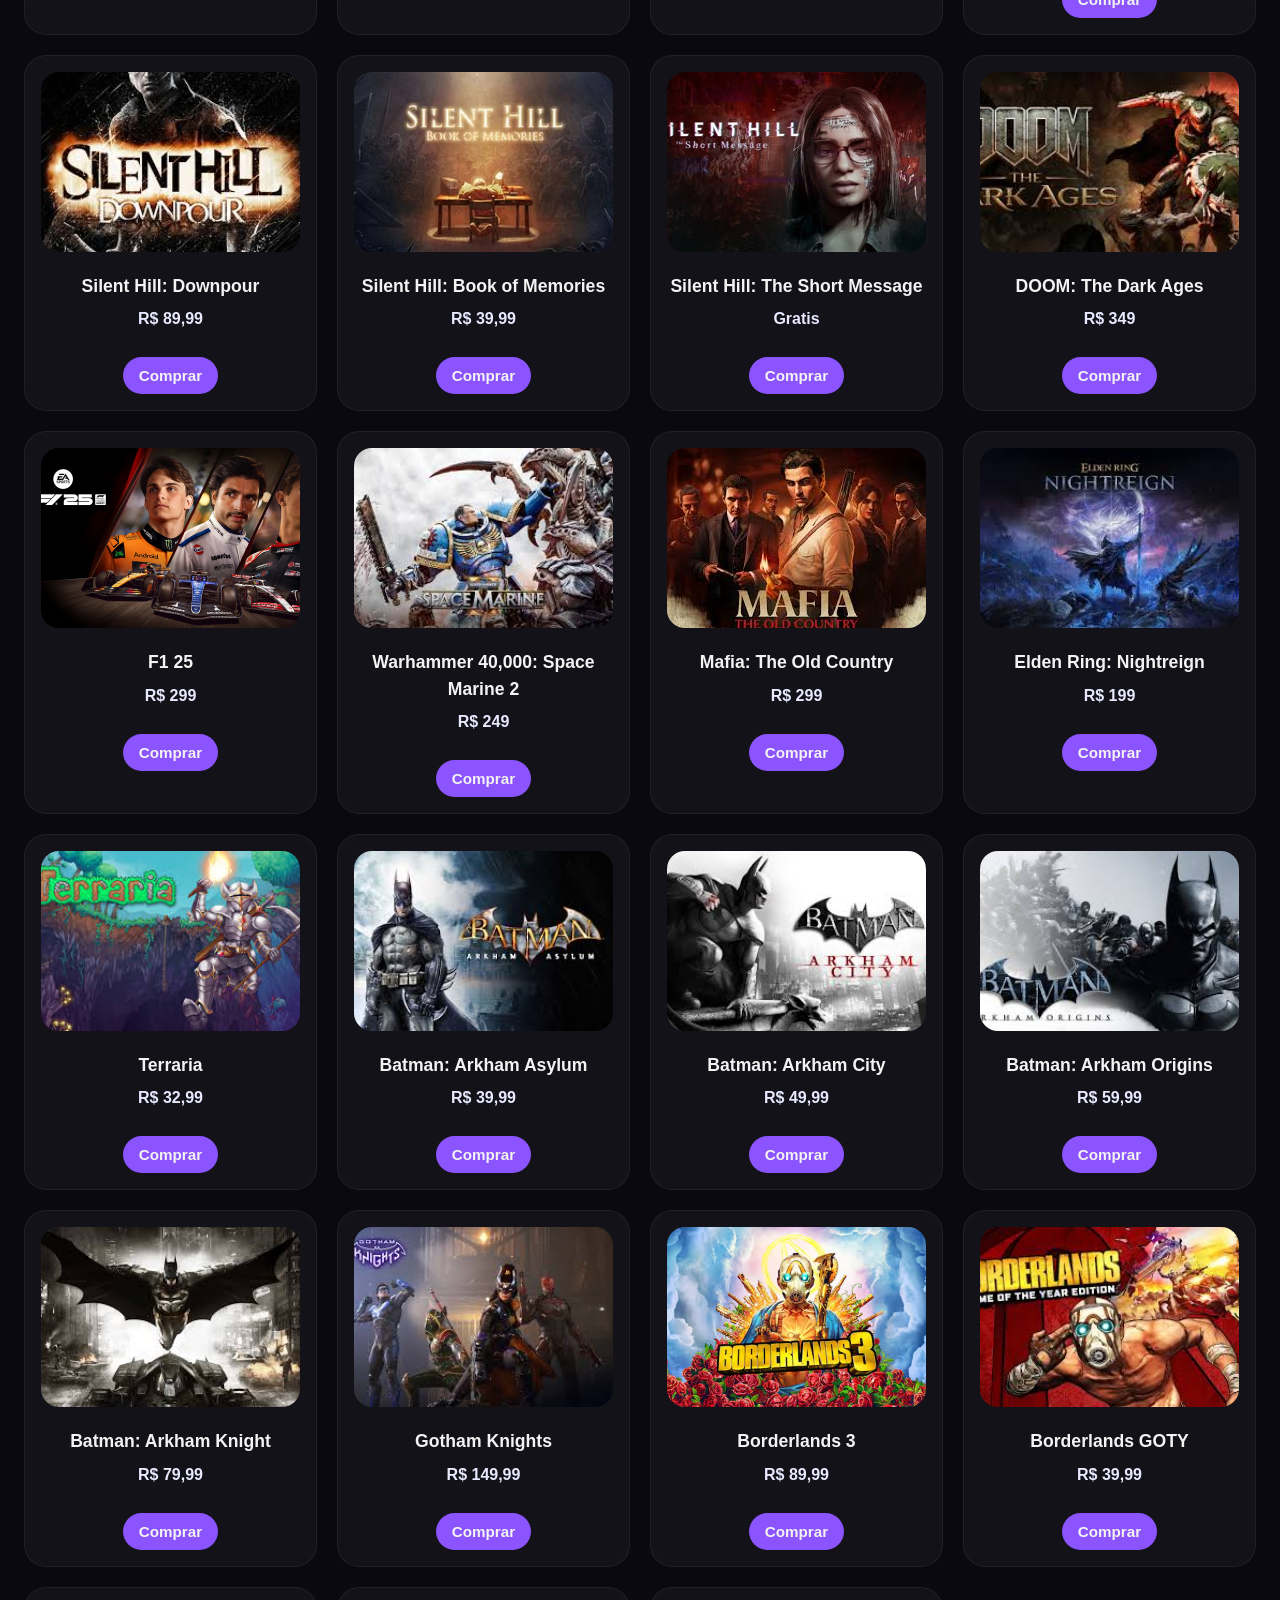
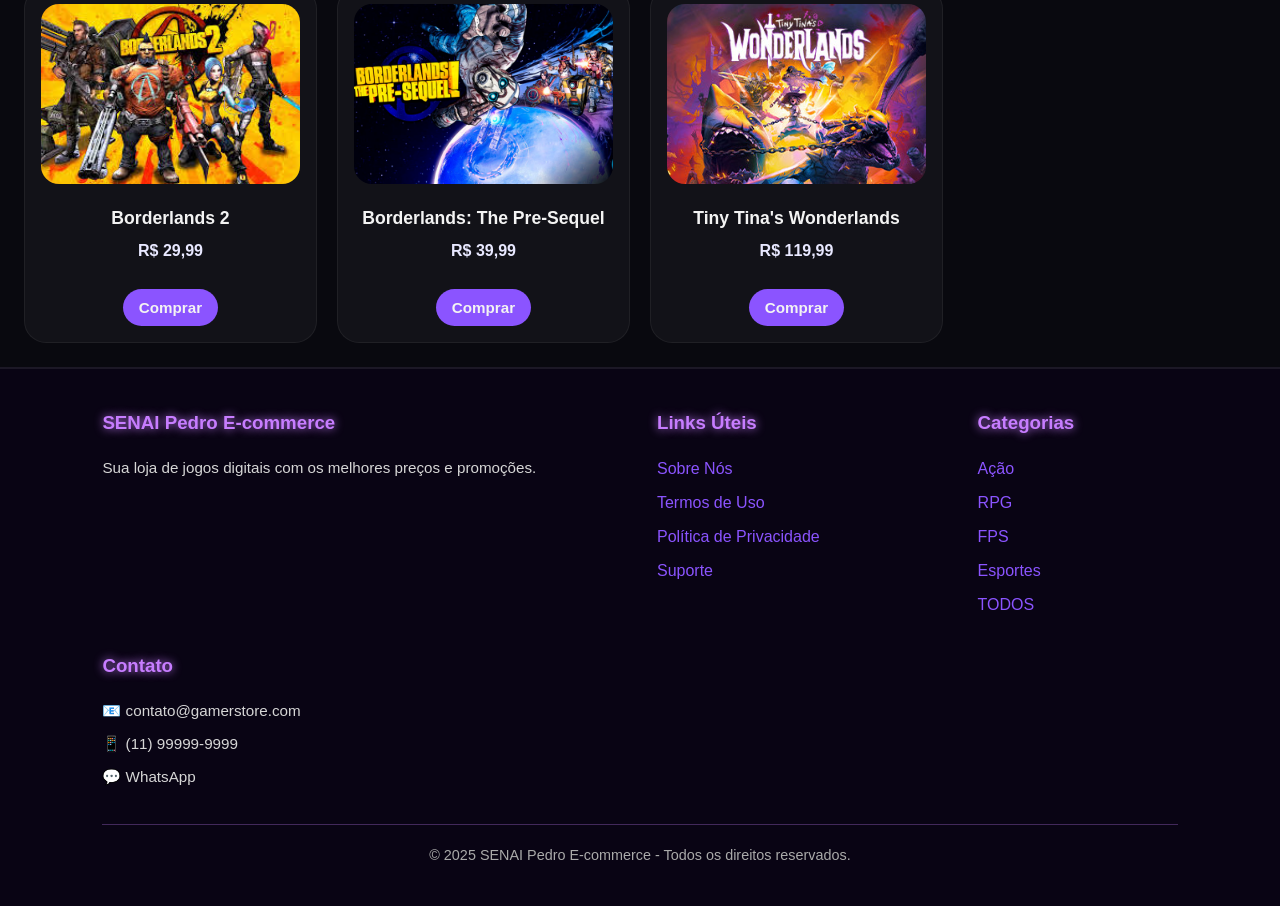
==== commit 0861660e: "correçã0 de ortografia" ====
--- a/pager/index.html
+++ b/pager/index.html
@@ -741,7 +741,7 @@
                 <div class="card" data-categoria="aventura">
                     <img src="imagem/subnautica zero.jpg" alt="Subnautica zero">
                     <h3>Subnautica: Below Zero </h3>
-                    <p>R$ 13o</p>
+                    <p>R$ 130</p>
                     <button type="button" class="btn-comprar">Comprar</button>
                 </div>
 
--- a/pager/index.css
+++ b/pager/index.css
@@ -588,6 +588,7 @@
 }
 
 .no-results {
+    align-items: center;
     margin-top: 24px;
     padding: 20px;
     border-radius: 18px;
